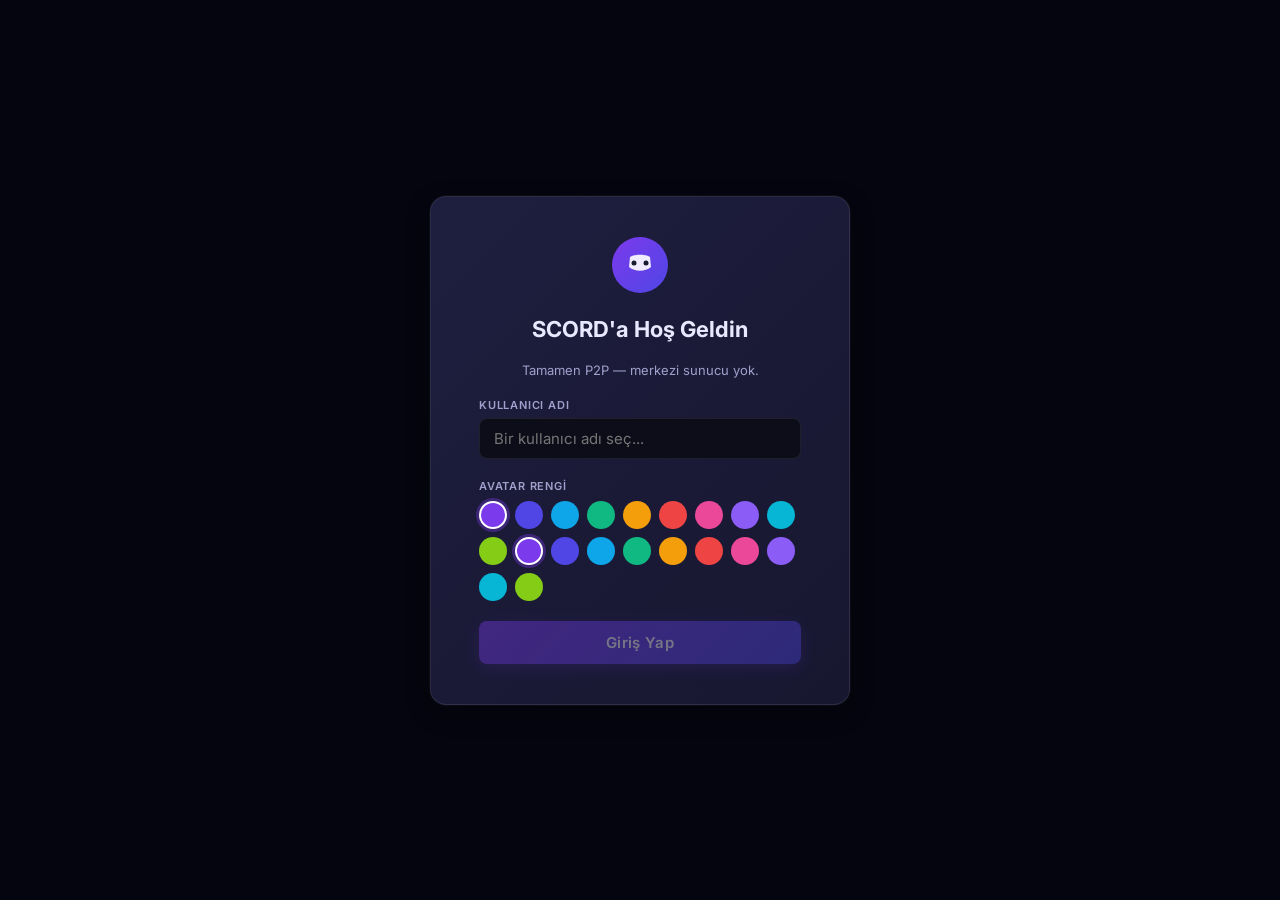
==== static/index.html @ c9a9488c "OG v3.6" ====
<!DOCTYPE html>
<html lang="tr">

<head>
  <meta charset="UTF-8" />
  <meta name="viewport" content="width=device-width, initial-scale=1.0" />
  <title>SCORD</title>
  <meta name="description" content="P2P Discord-like chat and voice app — no central server" />
  <link rel="preconnect" href="https://fonts.googleapis.com" />
  <link rel="preconnect" href="https://fonts.gstatic.com" crossorigin />
  <link href="https://fonts.googleapis.com/css2?family=Inter:wght@300;400;500;600;700&display=swap" rel="stylesheet" />
  <link rel="stylesheet" href="/static/style.css" />
  <script src="https://www.youtube.com/iframe_api"></script>
</head>

<body>
  <!-- Hidden YouTube Player Container for Music Bot -->
  <div id="yt-player"
    style="position: absolute; top: -9999px; left: -9999px; width: 1px; height: 1px; opacity: 0; pointer-events: none;">
  </div>

  <!-- ── Setup / Onboarding Overlay ─────────────────────────────────────────── -->
  <div id="setup-overlay" class="overlay active">
    <div class="setup-card">
      <div class="setup-logo">
        <svg width="56" height="56" viewBox="0 0 56 56" fill="none">
          <circle cx="28" cy="28" r="28" fill="url(#grad1)" />
          <path d="M18 20c4-3 16-3 20 0l1 10c-6 5-16 5-22 0l1-10z" fill="white" opacity=".9" />
          <circle cx="22" cy="26" r="2.5" fill="#1a1a2e" />
          <circle cx="34" cy="26" r="2.5" fill="#1a1a2e" />
          <defs>
            <linearGradient id="grad1" x1="0" y1="0" x2="56" y2="56" gradientUnits="userSpaceOnUse">
              <stop stop-color="#7c3aed" />
              <stop offset="1" stop-color="#4f46e5" />
            </linearGradient>
          </defs>
        </svg>
      </div>
      <h1 class="setup-title">SCORD'a Hoş Geldin</h1>
      <p class="setup-sub">Tamamen P2P — merkezi sunucu yok.</p>

      <div class="form-group">
        <label for="username-input">Kullanıcı Adı</label>
        <input id="username-input" type="text" placeholder="Bir kullanıcı adı seç..." maxlength="32"
          autocomplete="off" />
      </div>

      <div class="color-picker-row">
        <label>Avatar Rengi</label>
        <div class="color-swatches" id="color-swatches"></div>
      </div>

      <button id="enter-btn" class="btn-primary" disabled>Giriş Yap</button>
    </div>
  </div>

  <!-- ── Main App ────────────────────────────────────────────────────────────── -->
  <div id="app" class="app hidden">

    <!-- Server / DM Rail -->
    <nav class="server-rail" id="server-rail">
      <button class="rail-icon home-btn active" id="home-btn" title="Ana Sayfa">
        <svg width="20" height="20" viewBox="0 0 24 24" fill="currentColor">
          <path d="M10 20v-6h4v6h5v-8h3L12 3 2 12h3v8z" />
        </svg>
      </button>
      <div class="rail-divider"></div>
      <div id="server-icons"></div>
      <button class="rail-icon add-server-btn" id="add-server-btn" title="Sunucu Ekle / Oluştur">
        <svg width="22" height="22" viewBox="0 0 24 24" fill="currentColor">
          <path d="M19 11h-6V5h-2v6H5v2h6v6h2v-6h6z" />
        </svg>
      </button>
      <button class="rail-icon discover-btn" id="discover-btn" title="Sunucu Keşfet">
        <svg width="20" height="20" viewBox="0 0 24 24" fill="currentColor">
          <path d="M12 2C6.48 2 2 6.48 2 12s4.48 10 10 10 10-4.48 10-10S17.52 2 12 2zm-1 14H9V8h2v8zm4 0h-2V8h2v8z" />
          <path
            d="M12 2C6.48 2 2 6.48 2 12s4.48 10 10 10 10-4.48 10-10S17.52 2 12 2zm0 18c-4.41 0-8-3.59-8-8s3.59-8 8-8 8 3.59 8 8-3.59 8-8 8zm-1-13h2v6h-2zm0 8h2v2h-2z" />
        </svg>
      </button>
    </nav>

    <!-- Channel Sidebar -->
    <aside class="channel-sidebar" id="channel-sidebar">
      <div class="sidebar-header" id="sidebar-header">
        <span id="sidebar-server-name">SCORD</span>
        <button class="sidebar-header-btn" id="server-settings-btn">
          <svg width="16" height="16" viewBox="0 0 24 24" fill="currentColor">
            <path
              d="M19.14 12.94c.04-.3.06-.61.06-.94 0-.32-.02-.64-.07-.94l2.03-1.58a.49.49 0 0 0 .12-.61l-1.92-3.32a.488.488 0 0 0-.59-.22l-2.39.96a7.01 7.01 0 0 0-1.62-.94l-.36-2.54a.484.484 0 0 0-.48-.41h-3.84c-.24 0-.43.17-.47.41l-.36 2.54c-.59.24-1.13.57-1.62.94l-2.39-.96a.477.477 0 0 0-.59.22L2.74 8.87a.49.49 0 0 0 .12.61l2.03 1.58c-.05.3-.09.63-.09.94s.02.64.07.94l-2.03 1.58a.49.49 0 0 0-.12.61l1.92 3.32c.12.22.37.29.59.22l2.39-.96c.5.38 1.03.7 1.62.94l.36 2.54c.05.24.24.41.48.41h3.84c.24 0 .44-.17.47-.41l.36-2.54c.59-.24 1.13-.56 1.62-.94l2.39.96c.22.08.47 0 .59-.22l1.92-3.32a.49.49 0 0 0-.12-.61l-2.01-1.58zM12 15.6c-1.98 0-3.6-1.62-3.6-3.6s1.62-3.6 3.6-3.6 3.6 1.62 3.6 3.6-1.62 3.6-3.6 3.6z" />
          </svg>
        </button>
      </div>

      <div class="channel-list" id="channel-list">
        <!-- Populated by JS -->
      </div>

      <!-- User Profile Bar -->
      <div class="user-bar">
        <div class="vsb-stream-grid" id="voice-streams"></div>
        <div id="local-screen-preview" class="local-preview hidden">
          <video id="self-share-video" autoplay muted playsinline></video>
          <span id="local-preview-label">Kendi Ekranın</span>
        </div>
        <div class="vsb-controls">
          <span class="user-bar-name" id="user-bar-name">Loading...</span>
          <span class="user-bar-status">● Online</span>
        </div>
        <div class="user-bar-controls">
          <button class="user-ctrl-btn" id="mic-toggle-btn" title="Mikrofon">
            <svg id="mic-icon" width="18" height="18" viewBox="0 0 24 24" fill="currentColor">
              <path
                d="M12 14c1.66 0 3-1.34 3-3V5c0-1.66-1.34-3-3-3S9 3.34 9 5v6c0 1.66 1.34 3 3 3zm5.91-3c-.49 0-.9.36-.98.85C16.52 14.2 14.47 16 12 16s-4.52-1.8-4.93-4.15a.998.998 0 0 0-.98-.85c-.61 0-1.09.54-1 1.14.49 3 2.89 5.35 5.91 5.78V20c0 .55.45 1 1 1s1-.45 1-1v-2.08a6.994 6.994 0 0 0 5.91-5.78c.1-.6-.39-1.14-1-1.14z" />
            </svg>
          </button>
          <button class="user-ctrl-btn" id="deafen-toggle-btn" title="Kulaklık">
            <svg width="18" height="18" viewBox="0 0 24 24" fill="currentColor">
              <path
                d="M12 3a9 9 0 0 0-9 9v7c0 1.1.9 2 2 2h4v-8H5v-1c0-3.87 3.13-7 7-7s7 3.13 7 7v1h-4v8h4c1.1 0 2-.9 2-2v-7a9 9 0 0 0-9-9z" />
            </svg>
          </button>
          <button class="user-ctrl-btn" id="settings-btn" title="Ayarlar">
            <svg width="18" height="18" viewBox="0 0 24 24" fill="currentColor">
              <path
                d="M19.14 12.94c.04-.3.06-.61.06-.94 0-.32-.02-.64-.07-.94l2.03-1.58a.49.49 0 0 0 .12-.61l-1.92-3.32a.488.488 0 0 0-.59-.22l-2.39.96a7.01 7.01 0 0 0-1.62-.94l-.36-2.54a.484.484 0 0 0-.48-.41h-3.84c-.24 0-.43.17-.47.41l-.36 2.54c-.59.24-1.13.57-1.62.94l-2.39-.96a.477.477 0 0 0-.59.22L2.74 8.87a.49.49 0 0 0 .12.61l2.03 1.58c-.05.3-.09.63-.09.94s.02.64.07.94l-2.03 1.58a.49.49 0 0 0-.12.61l1.92 3.32c.12.22.37.29.59.22l2.39-.96c.5.38 1.03.7 1.62.94l.36 2.54c.05.24.24.41.48.41h3.84c.24 0 .44-.17.47-.41l.36-2.54c.59-.24 1.13-.56 1.62-.94l2.39.96c.22.08.47 0 .59-.22l1.92-3.32a.49.49 0 0 0-.12-.61l-2.01-1.58zM12 15.6c-1.98 0-3.6-1.62-3.6-3.6s1.62-3.6 3.6-3.6 3.6 1.62 3.6 3.6-1.62 3.6-3.6 3.6z" />
            </svg>
          </button>
        </div>
      </div>
    </aside>

    <!-- Main Content -->
    <main class="main-content" id="main-content">

      <!-- Welcome / Home screen -->
      <div id="home-view" class="home-view">
        <div class="home-hero">
          <svg width="80" height="80" viewBox="0 0 56 56" fill="none">
            <circle cx="28" cy="28" r="28" fill="url(#grad2)" />
            <path d="M18 20c4-3 16-3 20 0l1 10c-6 5-16 5-22 0l1-10z" fill="white" opacity=".9" />
            <circle cx="22" cy="26" r="2.5" fill="#1a1a2e" />
            <circle cx="34" cy="26" r="2.5" fill="#1a1a2e" />
            <defs>
              <linearGradient id="grad2" x1="0" y1="0" x2="56" y2="56">
                <stop stop-color="#7c3aed" />
                <stop offset="1" stop-color="#4f46e5" />
              </linearGradient>
            </defs>
          </svg>
          <h2>SCORD'a hoş geldin!</h2>
          <p>Tamamen P2P, merkezi sunucu yok. Ses ve metin sohbeti, kendi internetin üzerinden.</p>
          <div class="hero-actions">
            <button class="hero-btn primary" id="create-server-hero-btn">
              <span class="icon">➕</span>
              Bir Sunucu Oluştur
            </button>
            <button class="hero-btn" id="join-server-hero-btn">
              <span class="icon">🔗</span>
              Bir Sunucuya Katıl
            </button>
            <div class="hero-join-code">
              <input type="text" id="join-invite-input" placeholder="Davet Kodu (Örn: ABCDEF)">
              <button class="hero-btn tiny" id="join-by-code-btn">Katıl</button>
            </div>
          </div>
          <div class="discover-section" id="discover-section">
            <h3>Aktif Sunucular</h3>
            <div id="room-list-home" class="room-grid"></div>
          </div>
        </div>
      </div>

      <!-- Chat View -->
      <div id="chat-view" class="chat-view hidden">
        <div class="chat-header">
          <div class="header-left">
            <!-- V17: Mobile Sidebar Toggle -->
            <button id="mobile-menu-btn" class="mobile-only-btn" title="Menüyü Aç">
              <svg width="24" height="24" viewBox="0 0 24 24" fill="currentColor">
                <path d="M3 18h18v-2H3v2zm0-5h18v-2H3v2zm0-7v2h18V6H3z" />
              </svg>
            </button>
            <span class="channel-hash">#</span>
            <h3 id="active-channel-name">genel</h3>
            <div id="channel-stats" class="channel-stats"></div>
          </div>
          <div class="header-right">
            <span class="channel-type-icon">
              <svg width="16" height="16" viewBox="0 0 24 24" fill="currentColor">
                <path d="M20 2H4c-1.1 0-2 .9-2 2v18l4-4h14c1.1 0 2-.9 2-2V4c0-1.1-.9-2-2-2z" />
              </svg>
            </span>
            <span id="chat-channel-name">genel</span>
          </div>
          <div class="chat-header-right">
            <span id="peer-count-badge" class="peer-badge">0 kişi</span>
            <button class="header-btn" id="pins-toggle-btn" title="Sabitlenmiş Mesajlar">
              <svg width="18" height="18" viewBox="0 0 24 24" fill="currentColor">
                <path
                  d="M16 9V4l1 0c.55 0 1-.45 1-1s-.45-1-1-1H7c-.55 0-1 .45-1 1s.45 1 1 1l1 0v5c0 1.66-1.34 3-3 3v2h5.97v7l1 1 1-1v-7H19v-2c-1.66 0-3-1.34-3-3z" />
              </svg>
            </button>
            <button class="header-btn" id="members-toggle-btn" title="Üyeler">
              <svg width="18" height="18" viewBox="0 0 24 24" fill="currentColor">
                <path
                  d="M16 11c1.66 0 2.99-1.34 2.99-3S17.66 5 16 5c-1.66 0-3 1.34-3 3s1.34 3 3 3zm-8 0c1.66 0 2.99-1.34 2.99-3S9.66 5 8 5C6.34 5 5 6.34 5 8s1.34 3 3 3zm0 2c-2.33 0-7 1.17-7 3.5V19h14v-2.5c0-2.33-4.67-3.5-7-3.5zM16 13c-.29 0-.62.02-.97.05 1.16.84 1.97 1.97 1.97 3.45V19h6v-2.5c0-2.33-4.67-3.5-7-3.5z" />
              </svg>
            </button>
          </div>
        </div>

        <div class="chat-body">
          <div class="messages-area" id="messages-area">
            <div class="messages-welcome">
              <div class="messages-welcome-icon">💬</div>
              <h3>Kanalın başlangıcı!</h3>
              <p>Bu P2P kanalın ilk mesajı olmak için hazır mısın?</p>
            </div>
          </div>

          <!-- Members panel -->
          <aside class="members-panel" id="members-panel">
            <h4>Üyeler — <span id="member-count">0</span></h4>
            <div id="members-list"></div>
          </aside>
        </div>

        <div class="chat-input-area">
          <div class="chat-input-wrapper">
            <div id="gif-search-popover" class="gif-popover hidden">
              <input type="text" id="gif-input" placeholder="GIF Ara...">
              <div id="gif-results" class="gif-results"></div>
            </div>
            <button class="input-action-btn" id="gif-btn" title="GIF Gönder">GIF</button>
            <button class="input-action-btn" id="emoji-btn">😀</button>
            <textarea id="chat-input" placeholder="#genel kanalına mesaj gönder" rows="1"></textarea>
            <button class="input-action-btn" id="translate-toggle-btn" title="Yazarken Çevir">🌐</button>
            <button class="input-action-btn" id="chat-attach-btn">📎</button>
            <input type="file" id="chat-file-upload" class="hidden" accept="image/*, .txt, .pdf, .zip, .rar" />
            <button class="input-send-btn" id="send-btn" title="Gönder">
              <svg width="18" height="18" viewBox="0 0 24 24" fill="currentColor">
                <path d="M2.01 21L23 12 2.01 3 2 10l15 2-15 2z" />
              </svg>
            </button>
          </div>
        </div>
      </div>

      <!-- Voice Channel View -->
      <div id="voice-view" class="voice-view hidden">
    <div class="voice-header">
      <span class="channel-type-icon voice">🔊</span>
      <span id="voice-channel-name">Sesli Sohbet</span>
      <span id="voice-participant-count" class="voice-count">0 kişi</span>
    </div>
    <div class="voice-participants" id="voice-participants">
      <p class="voice-empty">Sesli kanala katılmak için aşağıdaki butona tıkla.</p>
    </div>
    <div class="voice-controls">
      <button class="voice-ctrl-btn" id="voice-join-btn">
        <svg width="20" height="20" viewBox="0 0 24 24" fill="currentColor">
          <path
            d="M12 14c1.66 0 3-1.34 3-3V5c0-1.66-1.34-3-3-3S9 3.34 9 5v6c0 1.66 1.34 3 3 3zm5.91-3c-.49 0-.9.36-.98.85C16.52 14.2 14.47 16 12 16s-4.52-1.8-4.93-4.15a.998.998 0 0 0-.98-.85c-.61 0-1.09.54-1 1.14.49 3 2.89 5.35 5.91 5.78V20c0 .55.45 1 1 1s1-.45 1-1v-2.08a6.994 6.994 0 0 0 5.91-5.78c.1-.6-.39-1.14-1-1.14z" />
        </svg>
        Kanala Katıl
      </button>
      <button class="voice-ctrl-btn danger hidden" id="voice-leave-btn">
        <svg width="20" height="20" viewBox="0 0 24 24" fill="currentColor">
          <path
            d="M12 9c-1.6 0-3.15.25-4.6.72v3.1c0 .39-.23.74-.56.9-.98.49-1.87 1.12-2.66 1.85-.18.18-.43.28-.7.28-.28 0-.53-.11-.71-.29L.29 13.08a.956.956 0 0 1-.29-.7c0-.28.11-.53.29-.71C3.34 8.78 7.46 7 12 7s8.66 1.78 11.71 4.67c.18.18.29.43.29.71 0 .28-.11.53-.29.71l-2.48 2.48c-.18.18-.43.29-.71.29-.27 0-.52-.1-.7-.28a11.27 11.27 0 0 0-2.67-1.85.996.996 0 0 1-.56-.9v-3.1C15.15 9.25 13.6 9 12 9z" />
        </svg>
        Ayrıl
      </button>
      <button class="voice-ctrl-btn hidden" id="voice-screen-btn" style="background: rgba(255,255,255,0.1);">
        <svg width="20" height="20" viewBox="0 0 24 24" fill="currentColor">
          <path
            d="M21 3H3C1.9 3 1 3.9 1 5v12c0 1.1.9 2 2 2h5v2h8v-2h5c1.1 0 1.99-.9 1.99-2L23 5c0-1.1-.9-2-2-2zm0 14H3V5h18v12z" />
        </svg>
        Ekran Paylaş
      </button>
      <button class="voice-ctrl-btn hidden" id="voice-camera-btn" style="background: rgba(255,255,255,0.1);">
        <svg width="20" height="20" viewBox="0 0 24 24" fill="currentColor">
          <path
            d="M15 8v8H5V8h10m1-2H4c-.55 0-1 .45-1 1v10c0 .55.45 1 1 1h12c.55 0 1-.45 1-1v-3.5l4 4v-11l-4 4V7c0-.55-.45-1-1-1z" />
        </svg>
        Kamera Aç
      </button>
    </div>

    <!-- Members panel for voice view -->
    <aside class="members-panel" id="voice-members-panel">
      <h4>Üyeler — <span id="voice-member-count">0</span></h4>
      <div id="voice-members-list"></div>
    </aside>
      </div>

    </main>
  </div>

  <!-- ── Modals ───────────────────────────────────────────────────────────────── -->
  <div id="modal-backdrop" class="modal-backdrop hidden">
    <div class="modal" id="modal">
      <div class="modal-header">
        <h3 id="modal-title">Modal</h3>
        <button class="modal-close" id="modal-close">✕</button>
      </div>
      <div class="modal-body" id="modal-body"></div>
      <div class="modal-footer" id="modal-footer"></div>
    </div>
  </div>

  <!-- ── Voice status bar (fixed bottom) ────────────────────────────────────── -->
  <div id="voice-status-bar" class="voice-status-bar hidden">
    <div class="vsb-left">
      <span class="vsb-dot"></span>
      <span id="vsb-channel-name">Sesli Kanal</span>
    </div>
    <div class="vsb-right">
      <button class="vsb-btn" id="vsb-disconnect-btn">
        <svg width="16" height="16" viewBox="0 0 24 24" fill="currentColor">
          <path
            d="M12 9c-1.6 0-3.15.25-4.6.72v3.1c0 .39-.23.74-.56.9-.98.49-1.87 1.12-2.66 1.85-.18.18-.43.28-.7.28-.28 0-.53-.11-.71-.29L.29 13.08a.956.956 0 0 1-.29-.7c0-.28.11-.53.29-.71C3.34 8.78 7.46 7 12 7s8.66 1.78 11.71 4.67c.18.18.29.43.29.71 0 .28-.11.53-.29.71l-2.48 2.48c-.18.18-.43.29-.71.29-.27 0-.52-.1-.7-.28a11.27 11.27 0 0 0-2.67-1.85.996.996 0 0 1-.56-.9v-3.1C15.15 9.25 13.6 9 12 9z" />
        </svg>
      </button>
    </div>
  </div>

  <!-- ── DM Popup Overlay ─────────────────────────────────────────────────── -->
  <div id="dm-overlay" class="dm-overlay hidden">
    <div class="dm-header">
      <div class="dm-header-title">
        <span class="dm-status-dot"></span>
        <span id="dm-target-name">@User</span>
      </div>
      <button class="dm-close-btn" id="dm-close-btn">✕</button>
    </div>
    <div class="dm-body" id="dm-messages-area"></div>
    <div class="dm-input-area">
      <input type="text" id="dm-input" placeholder="Mesaj Gönder..." maxlength="1000" autocomplete="off" />
    </div>
  </div>

  <!-- Notification toast container -->
  <div id="toast-container"></div>

  <!-- Mobile Navigation Mask -->
  <div id="mobile-nav-mask" class="mobile-mask hidden"></div>

  <script src="/static/p2p.js"></script>
  <script src="/static/app.js"></script>
</body>

</html>
---- static/style.css ----
/* ═══════════════════════════════════════════════════
   Shercord — Modern Dark UI Design System
   ═══════════════════════════════════════════════════ */

/* ── Google Fonts already loaded via HTML ── */

*,
*::before,
*::after {
  box-sizing: border-box;
  margin: 0;
  padding: 0;
}

:root {
  /* Color palette */
  --bg-void: #060610;
  --bg-deep: #0d0d1a;
  --bg-base: #111122;
  --bg-mid: #171730;
  --bg-elevated: #1e1e3f;
  --bg-highlight: #252550;
  --bg-hover: #2a2a5a;
  --bg-active: #313170;

  /* Accent */
  --accent: #7c3aed;
  --accent-light: #9d5cf5;
  --accent-glow: rgba(124, 58, 237, 0.35);
  --accent-2: #4f46e5;

  /* Semantic */
  --green: #22c55e;
  --red: #ef4444;
  --yellow: #eab308;
  --blue: #3b82f6;

  /* Text */
  --text-primary: #e8e8ff;
  --text-secondary: #a0a0cc;
  --text-muted: #5a5a8a;
  --text-disabled: #3a3a60;

  /* Border / divider */
  --border: rgba(255, 255, 255, 0.04);
  --border-strong: rgba(255, 255, 255, 0.08);

  /* Layout */
  --rail-width: 72px;
  --sidebar-width: 240px;
  --members-width: 240px;

  /* Radius */
  --r-sm: 4px;
  --r-md: 8px;
  --r-lg: 12px;
  --r-xl: 16px;
  --r-full: 50%;

  /* Shadow */
  --shadow-sm: 0 2px 4px rgba(0, 0, 0, 0.1);
  --shadow-md: 0 4px 12px rgba(0, 0, 0, 0.2);
  --shadow-lg: 0 8px 24px rgba(0, 0, 0, 0.3);

  /* Transitions */
  --t-fast: 120ms ease;
  --t-base: 200ms ease;
  --t-slow: 350ms ease;

  font-family: 'Inter', system-ui, sans-serif;
  font-size: 14px;
  color: var(--text-primary);
  background: var(--bg-void);
}

/* ── Themes ────────────────────────────────────────────────── */
[data-theme="emerald"] {
  --accent: #10b981;
  --accent-hover: #059669;
  --accent-light: #6ee7b7;
  --accent-gradient: linear-gradient(135deg, #10b981, #3b82f6);
}

[data-theme="ruby"] {
  --accent: #e11d48;
  --accent-hover: #be123c;
  --accent-light: #fda4af;
  --accent-gradient: linear-gradient(135deg, #e11d48, #fb923c);
}

[data-theme="gold"] {
  --accent: #f59e0b;
  --accent-hover: #d97706;
  --accent-light: #fcd34d;
  --accent-gradient: linear-gradient(135deg, #f59e0b, #ec4899);
}

.theme-neon {
  --bg-void: #020202;
  --bg-deep: #050505;
  --bg-base: #0a0a0a;
  --bg-mid: #101010;
  --bg-elevated: #161616;
  --bg-highlight: #222222;
  --bg-hover: #333333;
  --bg-active: #11aa33;
  --accent: #22ff66;
  --accent-light: #55ff88;
  --accent-glow: rgba(34, 255, 102, 0.3);
  --accent-2: #ff22aa;
  --text-primary: #f0f0f0;
  --text-secondary: #00ff66;
}

.theme-discord {
  --bg-void: #1e1f22;
  --bg-deep: #2b2d31;
  --bg-base: #313338;
  --bg-mid: #383a40;
  --bg-elevated: #404249;
  --bg-highlight: #464850;
  --bg-hover: #4e5058;
  --bg-active: #5865f2;
  --accent: #5865f2;
  --accent-light: #7289da;
  --accent-glow: rgba(88, 101, 242, 0.3);
  --accent-2: #eb459e;
  --text-primary: #dbdee1;
  --text-secondary: #b5bac1;
}

html,
body {
  height: 100%;
  overflow: hidden;
}

/* ── Scrollbar ─────────────────────────────────────────────── */
::-webkit-scrollbar {
  width: 4px;
  height: 4px;
}

::-webkit-scrollbar-track {
  background: transparent;
}

::-webkit-scrollbar-thumb {
  background: var(--bg-hover);
  border-radius: var(--r-full);
}

::-webkit-scrollbar-thumb:hover {
  background: var(--accent);
}

/* ── Utility ─────────────────────────────────────────────────── */
.hidden {
  display: none !important;
}

.active {
  color: var(--accent-light) !important;
}

/* ══════════════════════════════════════════════════════════════
   SETUP OVERLAY
══════════════════════════════════════════════════════════════ */
.overlay {
  position: fixed;
  inset: 0;
  z-index: 1000;
  display: flex;
  align-items: center;
  justify-content: center;
  background: rgba(6, 6, 16, 0.92);
  backdrop-filter: blur(24px);
  opacity: 0;
  pointer-events: none;
  transition: opacity var(--t-slow);
}

.overlay.active {
  opacity: 1;
  pointer-events: all;
}

.setup-card {
  background: linear-gradient(135deg, var(--bg-elevated) 0%, var(--bg-mid) 100%);
  border: 1px solid var(--border-strong);
  border-radius: var(--r-xl);
  padding: 40px 48px;
  width: 420px;
  max-width: 95vw;
  box-shadow: var(--shadow-lg), 0 0 0 1px var(--border);
  display: flex;
  flex-direction: column;
  align-items: center;
  gap: 20px;
  animation: slideUp var(--t-slow) ease both;
}

@keyframes slideUp {
  from {
    transform: translateY(24px);
    opacity: 0;
  }

  to {
    transform: translateY(0);
    opacity: 1;
  }
}

.setup-logo {
  animation: pulse 3s ease-in-out infinite;
}

@keyframes pulse {

  0%,
  100% {
    filter: drop-shadow(0 0 12px var(--accent-glow));
  }

  50% {
    filter: drop-shadow(0 0 24px rgba(124, 58, 237, 0.6));
  }
}

.setup-title {
  font-size: 22px;
  font-weight: 700;
  color: var(--text-primary);
}

.setup-sub {
  font-size: 13px;
  color: var(--text-secondary);
  text-align: center;
}

.form-group {
  width: 100%;
  display: flex;
  flex-direction: column;
  gap: 6px;
}

.form-group label {
  font-size: 11px;
  font-weight: 600;
  text-transform: uppercase;
  letter-spacing: .8px;
  color: var(--text-secondary);
}

.form-group input {
  width: 100%;
  background: var(--bg-deep);
  border: 1px solid var(--border-strong);
  border-radius: var(--r-md);
  padding: 10px 14px;
  color: var(--text-primary);
  font-family: inherit;
  font-size: 15px;
  transition: border-color var(--t-base), box-shadow var(--t-base);
  outline: none;
}

.form-group input:focus {
  border-color: var(--accent);
  box-shadow: 0 0 0 3px var(--accent-glow);
}

.color-picker-row {
  width: 100%;
  display: flex;
  flex-direction: column;
  gap: 8px;
}

.color-picker-row label {
  font-size: 11px;
  font-weight: 600;
  text-transform: uppercase;
  letter-spacing: .8px;
  color: var(--text-secondary);
}

.color-swatches {
  display: flex;
  gap: 8px;
  flex-wrap: wrap;
}

.color-swatch {
  width: 28px;
  height: 28px;
  border-radius: var(--r-full);
  cursor: pointer;
  transition: transform var(--t-fast), box-shadow var(--t-fast);
  border: 2px solid transparent;
}

.color-swatch:hover {
  transform: scale(1.15);
}

.color-swatch.selected {
  border-color: white;
  box-shadow: 0 0 0 3px var(--accent-glow);
}

/* ── Buttons ─────────────────────────────────────────────────── */
.btn-primary {
  width: 100%;
  padding: 12px;
  background: linear-gradient(135deg, var(--accent), var(--accent-2));
  border: none;
  border-radius: var(--r-md);
  color: white;
  font-family: inherit;
  font-size: 15px;
  font-weight: 600;
  cursor: pointer;
  letter-spacing: .3px;
  transition: opacity var(--t-fast), transform var(--t-fast), box-shadow var(--t-fast);
  box-shadow: 0 4px 16px var(--accent-glow);
}

.btn-primary:hover:not(:disabled) {
  opacity: .9;
  transform: translateY(-1px);
  box-shadow: 0 6px 24px var(--accent-glow);
}

.btn-primary:active:not(:disabled) {
  transform: translateY(0);
}

.btn-primary:disabled {
  opacity: .4;
  cursor: not-allowed;
}

.btn-primary.large {
  font-size: 16px;
  padding: 14px;
}

.btn-secondary {
  padding: 12px 20px;
  background: var(--bg-highlight);
  border: 1px solid var(--border-strong);
  border-radius: var(--r-md);
  color: var(--text-primary);
  font-family: inherit;
  font-size: 15px;
  font-weight: 600;
  cursor: pointer;
  transition: background var(--t-fast), transform var(--t-fast);
}

.btn-secondary:hover {
  background: var(--bg-hover);
  transform: translateY(-1px);
}

.btn-secondary.large {
  font-size: 16px;
  padding: 14px 24px;
}

/* ══════════════════════════════════════════════════════════════
   APP LAYOUT
══════════════════════════════════════════════════════════════ */
.app {
  display: grid;
  grid-template-columns: var(--rail-width) var(--sidebar-width) 1fr;
  height: 100vh;
  overflow: hidden;
}

/* ── Server Rail ──────────────────────────────────────────────── */
.server-rail {
  background: var(--bg-void);
  display: flex;
  flex-direction: column;
  align-items: center;
  padding: 12px 0;
  gap: 8px;
  overflow-y: auto;
  overflow-x: hidden;
  border-right: 1px solid var(--border);
}

.rail-icon {
  width: 48px;
  height: 48px;
  border-radius: 50%;
  border: none;
  cursor: pointer;
  display: flex;
  align-items: center;
  justify-content: center;
  background: var(--bg-elevated);
  color: var(--text-secondary);
  transition: border-radius var(--t-base), background var(--t-base), color var(--t-base), transform var(--t-fast);
  flex-shrink: 0;
  position: relative;
  font-size: 18px;
  font-weight: 700;
  overflow: hidden;
}

.rail-icon::after {
  content: '';
  position: absolute;
  left: -4px;
  top: 50%;
  transform: translateY(-50%);
  width: 4px;
  height: 0;
  background: var(--accent-light);
  border-radius: 0 var(--r-sm) var(--r-sm) 0;
  transition: height var(--t-base);
}

.guild-icon:hover {
  transform: translateY(-2px);
  border-radius: var(--r-md);
}

.rail-icon:hover {
  border-radius: var(--r-lg);
  background: var(--accent);
  color: white;
}

.rail-icon:hover::after {
  height: 20px;
}

.rail-icon.active {
  border-radius: var(--r-lg);
  background: var(--accent);
  color: white;
}

.rail-icon.active::after {
  height: 36px;
}

.rail-icon.add-server-btn {
  background: var(--bg-elevated);
  color: var(--green);
}

.rail-icon.add-server-btn:hover {
  background: var(--green);
  color: white;
}

.rail-icon.discover-btn {
  background: var(--bg-elevated);
  color: var(--blue);
}

.rail-icon.discover-btn:hover {
  background: var(--blue);
  color: white;
}

.rail-divider {
  width: 32px;
  height: 2px;
  background: var(--border-strong);
  border-radius: var(--r-full);
  flex-shrink: 0;
}

.server-icon-img {
  width: 100%;
  height: 100%;
  object-fit: cover;
  border-radius: inherit;
}

.rail-guild-img {
  width: 100%;
  height: 100%;
  object-fit: cover;
  border-radius: 50%;
  pointer-events: none;
}

.rail-server-guild {
  box-shadow: 0 4px 14px rgba(0, 0, 0, 0.28);
}

.rail-server-guild:hover {
  animation: rail-bobble 0.55s ease-out;
}

.rail-server-guild.active {
  animation: rail-orbit-glow 2.5s ease-in-out infinite;
}

@keyframes rail-bobble {
  0% {
    transform: translateY(0) scale(1);
  }

  40% {
    transform: translateY(-3px) scale(1.04);
  }

  100% {
    transform: translateY(0) scale(1);
  }
}

@keyframes rail-orbit-glow {

  0%,
  100% {
    box-shadow: 0 0 0 0 rgba(124, 58, 237, 0.45), 0 4px 14px rgba(0, 0, 0, 0.25);
  }

  50% {
    box-shadow: 0 0 0 4px rgba(124, 58, 237, 0.25), 0 6px 22px rgba(79, 70, 229, 0.35);
  }
}

/* Online indicator pip */
.rail-icon .pip {
  position: absolute;
  bottom: 2px;
  right: 2px;
  width: 10px;
  height: 10px;
  border-radius: 50%;
  background: var(--green);
  border: 2px solid var(--bg-void);
}

/* ── Channel Sidebar ──────────────────────────────────────────── */
.channel-sidebar {
  background: var(--bg-deep);
  display: flex;
  flex-direction: column;
  border-right: 1px solid var(--border);
  overflow: hidden;
}

.sidebar-header {
  height: 52px;
  display: flex;
  align-items: center;
  justify-content: space-between;
  padding: 0 16px;
  border-bottom: 1px solid var(--border);
  background: var(--bg-deep);
  cursor: pointer;
  transition: background var(--t-fast);
  flex-shrink: 0;
}

.sidebar-header:hover {
  background: var(--bg-mid);
}

.sidebar-header span {
  font-weight: 700;
  font-size: 15px;
  color: var(--text-primary);
}

.sidebar-header-btn {
  background: none;
  border: none;
  color: var(--text-secondary);
  cursor: pointer;
  padding: 4px;
  border-radius: var(--r-sm);
  display: flex;
  align-items: center;
  transition: color var(--t-fast);
}

.sidebar-header-btn:hover {
  color: var(--text-primary);
}

.channel-list {
  flex: 1;
  overflow-y: auto;
  padding: 8px 0;
}

.channel-category {
  padding: 16px 8px 4px;
  display: flex;
  align-items: center;
  gap: 4px;
  color: var(--text-muted);
  font-size: 11px;
  font-weight: 700;
  text-transform: uppercase;
  letter-spacing: .8px;
  cursor: pointer;
  user-select: none;
  transition: color var(--t-fast);
}

.channel-category:hover {
  color: var(--text-secondary);
}

.channel-category svg {
  transition: transform var(--t-base);
}

.chat-input-wrapper {
  display: flex;
  align-items: center;
  gap: 12px;
  background: var(--bg-mid);
  padding: 10px 16px;
  border-radius: var(--r-lg);
  border: 1px solid var(--border);
  position: relative;
  /* Anchor for popovers */
  background-clip: padding-box;
}

.popover {
  position: absolute;
  background: rgba(var(--bg-deep-rgb), 0.95);
  backdrop-filter: blur(12px);
  border: 1px solid var(--border);
  border-radius: var(--r-lg);
  box-shadow: 0 8px 24px rgba(0, 0, 0, 0.3);
  padding: 8px;
  z-index: 1000;
}

.channel-item {
  display: flex;
  align-items: center;
  gap: 8px;
  padding: 6px 8px 6px 12px;
  margin: 1px 8px;
  border-radius: var(--r-md);
  cursor: pointer;
  color: var(--text-muted);
  transition: background var(--t-fast), color var(--t-fast);
  position: relative;
  user-select: none;
}

.channel-item:hover {
  background: var(--bg-highlight);
  color: var(--text-secondary);
}

.channel-item.active {
  background: var(--bg-active);
  color: var(--text-primary);
}

.channel-item .ch-icon {
  font-size: 14px;
  flex-shrink: 0;
  opacity: .7;
}

.channel-item .ch-name {
  flex: 1;
  font-size: 14px;
  font-weight: 500;
}

.channel-item .ch-badge {
  background: var(--accent);
  color: white;
  font-size: 10px;
  font-weight: 700;
  padding: 1px 5px;
  border-radius: var(--r-full);
  min-width: 16px;
  text-align: center;
}

/* Voice user under channel */
.voice-member {
  display: flex;
  align-items: center;
  gap: 8px;
  padding: 3px 8px 3px 36px;
  margin: 1px 8px;
  border-radius: var(--r-md);
  color: var(--text-muted);
  font-size: 13px;
  cursor: default;
}

.voice-member .vm-avatar {
  width: 20px;
  height: 20px;
  border-radius: 50%;
  display: flex;
  align-items: center;
  justify-content: center;
  font-size: 10px;
  font-weight: 700;
  flex-shrink: 0;
}

.voice-member .vm-icon {
  font-size: 12px;
  color: var(--green);
  margin-left: auto;
}

.voice-member .rail-item-icon {
  width: 100%;
  height: 100%;
  display: flex;
  align-items: center;
  justify-content: center;
  font-size: 18px;
  background-size: cover;
  background-position: center;
}

.rail-item-img {
  width: 100%;
  height: 100%;
  object-fit: cover;
}

.rail-item:hover .rail-item-inner {
  border-radius: 16px;
  background-color: var(--accent);
  color: white;
}

/* ── User Bar ────────────────────────────────────────────────── */
.user-bar {
  height: 56px;
  background: var(--bg-void);
  border-top: 1px solid var(--border);
  display: flex;
  align-items: center;
  gap: 8px;
  padding: 0 8px;
  flex-shrink: 0;
}

.user-bar-avatar {
  width: 32px;
  height: 32px;
  border-radius: 50%;
  display: flex;
  align-items: center;
  justify-content: center;
  font-size: 13px;
  font-weight: 700;
  cursor: pointer;
  flex-shrink: 0;
  transition: opacity var(--t-fast);
}

.user-bar-avatar:hover {
  opacity: .8;
}

.user-bar-info {
  flex: 1;
  min-width: 0;
}

.user-bar-name {
  display: block;
  font-size: 13px;
  font-weight: 600;
  color: var(--text-primary);
  overflow: hidden;
  text-overflow: ellipsis;
  white-space: nowrap;
}

.user-bar-status {
  font-size: 11px;
  color: var(--green);
}

.user-bar-controls {
  display: flex;
  gap: 2px;
}

.user-ctrl-btn {
  width: 32px;
  height: 32px;
  border-radius: var(--r-md);
  background: none;
  border: none;
  cursor: pointer;
  color: var(--text-secondary);
  display: flex;
  align-items: center;
  justify-content: center;
  transition: background var(--t-fast), color var(--t-fast);
}

.user-ctrl-btn:hover {
  background: var(--bg-highlight);
  color: var(--text-primary);
}

.user-ctrl-btn.muted {
  color: var(--red);
}

/* ── Main Content ─────────────────────────────────────────────── */
.main-content {
  display: flex;
  flex-direction: column;
  background: transparent;
  overflow: hidden;
  position: relative;
}

/* ── Home View ───────────────────────────────────────────────── */
.home-view {
  flex: 1;
  overflow-y: auto;
  display: flex;
  align-items: flex-start;
  justify-content: center;
  padding: 40px 24px;
}

.home-hero {
  max-width: 680px;
  width: 100%;
  display: flex;
  flex-direction: column;
  align-items: center;
  gap: 16px;
  text-align: center;
}

.home-hero h2 {
  font-size: 28px;
  font-weight: 800;
  color: var(--text-primary);
}

.home-hero p {
  color: var(--text-secondary);
  font-size: 15px;
  max-width: 480px;
  line-height: 1.6;
}

/* Hero Buttons */
.hero-btn {
  padding: 14px 28px;
  background: rgba(255, 255, 255, 0.05);
  border: 1px solid var(--border-strong);
  border-radius: var(--r-lg);
  color: white;
  font-weight: 600;
  cursor: pointer;
  transition: all var(--t-base);
  backdrop-filter: blur(8px);
  display: flex;
  align-items: center;
  justify-content: center;
  gap: 8px;
}

.hero-btn:hover {
  background: rgba(255, 255, 255, 0.1);
  border-color: var(--accent-light);
  transform: translateY(-2px);
  box-shadow: 0 8px 24px rgba(0, 0, 0, 0.2);
}

.hero-btn.primary {
  background: var(--accent);
  border-color: var(--accent-light);
  box-shadow: 0 4px 20px var(--accent-glow);
}

.hero-btn.primary:hover {
  background: var(--accent-light);
  box-shadow: 0 8px 32px var(--accent-glow);
}

.hero-btn.tiny {
  padding: 6px 12px;
  font-size: 12px;
  border-radius: var(--r-md);
}

.home-actions {
  display: flex;
  gap: 16px;
  margin-top: 24px;
}

.discover-section {
  width: 100%;
  margin-top: 24px;
  text-align: left;
}

.discover-section h3 {
  font-size: 13px;
  font-weight: 700;
  text-transform: uppercase;
  letter-spacing: .8px;
  color: var(--text-secondary);
  margin-bottom: 12px;
}

.room-grid {
  display: grid;
  grid-template-columns: repeat(auto-fill, minmax(240px, 1fr));
  gap: 16px;
  width: 100%;
}

.room-card {
  background: var(--bg-mid);
  border: 1px solid var(--border-strong);
  border-radius: var(--r-lg);
  padding: 16px;
  cursor: pointer;
  transition: all var(--t-base);
  display: flex;
  align-items: center;
  gap: 12px;
  text-align: left;
  position: relative;
  overflow: hidden;
}

.room-card:hover {
  background: var(--bg-elevated);
  border-color: var(--accent);
  transform: translateY(-2px);
  box-shadow: var(--shadow-lg), 0 0 20px var(--accent-glow);
}

.room-card-icon {
  width: 48px;
  height: 48px;
  border-radius: var(--r-md);
  display: flex;
  align-items: center;
  justify-content: center;
  font-size: 18px;
  font-weight: 700;
  color: white;
  flex-shrink: 0;
  background-size: cover;
  background-position: center;
}

.room-card-icon img {
  width: 100%;
  height: 100%;
  border-radius: inherit;
  object-fit: cover;
}

.room-card-info {
  flex: 1;
  min-width: 0;
}

.room-card-name {
  font-weight: 700;
  font-size: 15px;
  color: var(--text-primary);
  white-space: nowrap;
  overflow: hidden;
  text-overflow: ellipsis;
  margin-bottom: 2px;
}

.room-card-meta {
  font-size: 12px;
  color: var(--text-muted);
}

.room-card .btn-primary.tiny {
  padding: 6px 12px;
  font-size: 12px;
  width: auto;
  opacity: 0;
  transform: translateX(10px);
  transition: all var(--t-base);
}

.room-card:hover .btn-primary.tiny {
  opacity: 1;
  transform: translateX(0);
}

/* ── Chat View ───────────────────────────────────────────────── */
.chat-view {
  flex: 1;
  display: flex;
  flex-direction: column;
  overflow: hidden;
}

.chat-header {
  height: 52px;
  flex-shrink: 0;
  display: flex;
  align-items: center;
  justify-content: space-between;
  padding: 0 16px;
  border-bottom: 1px solid var(--border);
  background: rgba(17, 17, 34, 0.6);
  backdrop-filter: blur(12px);
}

.chat-header-left {
  display: flex;
  align-items: center;
  gap: 8px;
}

.channel-type-icon {
  color: var(--text-muted);
  display: flex;
}

#chat-channel-name {
  font-weight: 700;
  font-size: 15px;
}

.peer-badge {
  font-size: 12px;
  font-weight: 600;
  background: var(--bg-elevated);
  padding: 2px 10px;
  border-radius: var(--r-full);
  color: var(--text-secondary);
}

.chat-header-right {
  display: flex;
  align-items: center;
  gap: 4px;
}

.header-btn {
  width: 32px;
  height: 32px;
  border-radius: var(--r-md);
  background: none;
  border: none;
  cursor: pointer;
  color: var(--text-secondary);
  display: flex;
  align-items: center;
  justify-content: center;
  transition: background var(--t-fast), color var(--t-fast);
}

.header-btn:hover {
  background: var(--bg-highlight);
  color: var(--text-primary);
}

.chat-body {
  flex: 1;
  display: flex;
  overflow: hidden;
}

.messages-area {
  flex: 1;
  overflow-y: auto;
  padding: 16px 16px 0;
  display: flex;
  flex-direction: column;
  scroll-behavior: smooth;
}

.messages-welcome {
  margin: auto;
  text-align: center;
  padding: 40px 0;
  color: var(--text-muted);
}

.messages-welcome-icon {
  font-size: 56px;
  margin-bottom: 16px;
}

.messages-welcome h3 {
  font-size: 20px;
  font-weight: 700;
  color: var(--text-secondary);
  margin-bottom: 6px;
}

.messages-welcome p {
  font-size: 14px;
}

/* Message bubble */
.message {
  display: flex;
  gap: 12px;
  padding: 4px 0;
  transition: background var(--t-fast);
  border-radius: var(--r-md);
  animation: fadeIn .2s ease both;
}

.message:hover {
  background: var(--bg-mid);
}

@keyframes fadeIn {
  from {
    opacity: 0;
    transform: translateY(4px);
  }

  to {
    opacity: 1;
    transform: translateY(0);
  }
}

.message.grouped {
  padding-top: 1px;
}

.message.grouped .msg-avatar {
  visibility: hidden;
}

.message.grouped .msg-header {
  display: none;
}

.msg-avatar {
  width: 36px;
  height: 36px;
  border-radius: 50%;
  flex-shrink: 0;
  display: flex;
  align-items: center;
  justify-content: center;
  font-size: 14px;
  font-weight: 700;
  margin-top: 2px;
}

.msg-content {
  flex: 1;
  min-width: 0;
}

.msg-header {
  display: flex;
  align-items: baseline;
  gap: 8px;
  margin-bottom: 2px;
}

.msg-author {
  font-weight: 700;
  font-size: 14px;
  color: var(--text-primary);
}

.msg-author.is-you {
  color: var(--accent-light);
}

.msg-time {
  font-size: 11px;
  color: var(--text-muted);
}

.msg-text {
  font-size: 14px;
  color: var(--text-secondary);
  line-height: 1.55;
  word-break: break-word;
  white-space: pre-wrap;
}

.msg-text code {
  background: var(--bg-void);
  padding: 1px 5px;
  border-radius: var(--r-sm);
  font-family: monospace;
  font-size: 13px;
}

/* System message */
.system-message {
  text-align: center;
  font-size: 12px;
  color: var(--text-muted);
  padding: 8px 0;
  animation: fadeIn .3s ease both;
}

/* ── Chat Embeds ─────────────────────────────────────────────── */
.chat-link {
  color: var(--accent-light);
  text-decoration: none;
}

.chat-link:hover {
  text-decoration: underline;
}

.chat-embed-img {
  display: block;
  max-width: 400px;
  max-height: 300px;
  border-radius: var(--r-md);
  margin-top: 8px;
  border: 1px solid var(--border-strong);
  cursor: zoom-in;
}

.chat-embed-video {
  margin-top: 8px;
  border-radius: var(--r-md);
  overflow: hidden;
  width: 480px;
  max-width: 100%;
  aspect-ratio: 16 / 9;
  border: 1px solid var(--border-strong);
}

.chat-embed-video iframe {
  width: 100%;
  height: 100%;
}

/* ── Pinned Message Styles ───────────────────────────────────── */
.message.pinned {
  background: rgba(234, 179, 8, 0.05);
  border-left: 2px solid var(--yellow);
}

.pin-badge {
  position: absolute;
  top: 8px;
  right: 12px;
  font-size: 12px;
  opacity: .7;
}

.pins-modal-item {
  padding: 12px;
  border-bottom: 1px solid var(--border);
  background: var(--bg-deep);
  border-radius: var(--r-md);
  margin-bottom: 8px;
}

/* ── Translation Toggle State ────────────────────────────────── */
.input-translate-btn.active {
  background: var(--accent);
  color: white;
  border-radius: var(--r-md);
}

/* ── Members Panel ──────────────────────────────────────────── */
.members-panel {
  width: var(--members-width);
  background: rgba(13, 13, 26, 0.6);
  backdrop-filter: blur(12px);
  border-left: 1px solid var(--border);
  padding: 16px 10px;
  overflow-y: auto;
  flex-shrink: 0;
  transition: width var(--t-base);
}

.members-panel.collapsed {
  width: 0;
  padding: 0;
  overflow: hidden;
}

.members-panel h4 {
  font-size: 11px;
  font-weight: 700;
  text-transform: uppercase;
  letter-spacing: .8px;
  color: var(--text-muted);
  margin-bottom: 8px;
  white-space: nowrap;
}

#voice-members-panel {
  position: absolute;
  right: 24px;
  top: 100px;
  width: 200px;
  background: rgba(13, 13, 26, 0.9);
  backdrop-filter: blur(12px);
  border: 1px solid var(--border);
  border-radius: var(--r-lg);
  padding: 16px 10px;
  max-height: 400px;
  overflow-y: auto;
  z-index: 10;
}

.member-item {
  display: flex;
  align-items: center;
  gap: 8px;
  padding: 6px 8px;
  border-radius: var(--r-md);
  cursor: pointer;
  transition: background var(--t-fast);
  animation: fadeIn .2s ease both;
}

.member-item:hover {
  background: var(--bg-highlight);
}

.member-avatar {
  width: 30px;
  height: 30px;
  border-radius: 50%;
  display: flex;
  align-items: center;
  justify-content: center;
  font-size: 12px;
  font-weight: 700;
  flex-shrink: 0;
  position: relative;
}

.member-avatar .status-dot {
  position: absolute;
  bottom: -1px;
  right: -1px;
  width: 10px;
  height: 10px;
  border-radius: 50%;
  background: var(--green);
  border: 2px solid var(--bg-deep);
}

.member-name {
  font-size: 13px;
  font-weight: 500;
  color: var(--text-secondary);
}

.member-you-tag {
  font-size: 10px;
  color: var(--accent-light);
  background: var(--accent-glow);
  padding: 1px 5px;
  border-radius: var(--r-full);
  margin-left: auto;
}

/* ── Chat Input ──────────────────────────────────────────────── */
.chat-input-area {
  padding: 12px 16px;
  display: flex;
  align-items: center;
  gap: 8px;
  flex-shrink: 0;
  background: rgba(17, 17, 34, 0.4);
  backdrop-filter: blur(12px);
  border-top: 1px solid var(--border);
}

.input-attach-btn,
.input-emoji-btn {
  width: 36px;
  height: 36px;
  flex-shrink: 0;
  border: none;
  background: none;
  cursor: pointer;
  color: var(--text-muted);
  border-radius: var(--r-md);
  display: flex;
  align-items: center;
  justify-content: center;
  font-size: 18px;
  transition: color var(--t-fast), background var(--t-fast);
}

.input-attach-btn:hover,
.input-emoji-btn:hover {
  color: var(--accent-light);
  background: var(--bg-highlight);
}

.chat-input-wrapper {
  flex: 1;
  background: var(--bg-elevated);
  border: 1px solid var(--border-strong);
  border-radius: var(--r-lg);
  display: flex;
  align-items: center;
  transition: border-color var(--t-base), box-shadow var(--t-base);
  padding: 2px 4px;
}

.chat-input-wrapper:focus-within {
  border-color: var(--accent);
  box-shadow: 0 0 0 2px var(--accent-glow);
}

#chat-input {
  flex: 1;
  border: none;
  background: transparent;
  padding: 8px 12px;
  resize: none;
  color: var(--text-primary);
  font-family: inherit;
  font-size: 14px;
  max-height: 200px;
  overflow-y: auto;
  line-height: 1.5;
  outline: none;
}

#chat-input::placeholder {
  color: var(--text-muted);
}

.input-right-btns {
  display: flex;
  align-items: center;
  gap: 4px;
  flex-shrink: 0;
}

.input-send-btn {
  width: 36px;
  height: 36px;
  flex-shrink: 0;
  background: var(--accent);
  border: none;
  border-radius: var(--r-md);
  cursor: pointer;
  color: white;
  display: flex;
  align-items: center;
  justify-content: center;
  transition: background var(--t-fast), transform var(--t-fast);
  box-shadow: 0 2px 8px var(--accent-glow);
}

.input-send-btn:hover {
  background: var(--accent-light);
  transform: scale(1.08);
}

.input-send-btn:active {
  transform: scale(.96);
}

/* ── Voice View ─────────────────────────────────────────────── */
.voice-view {
  flex: 1;
  min-height: 0;
  position: relative;
  display: flex;
  flex-direction: column;
  height: 100%;
  overflow: hidden;
  background: var(--bg-deep);
}

.voice-header {
  display: flex;
  align-items: center;
  gap: 12px;
  padding: 16px 24px;
  background: var(--bg-dark);
  border-bottom: 1px solid var(--border-strong);
  font-size: 16px;
  font-weight: 600;
  color: var(--text-primary);
}

.voice-count {
  margin-left: auto;
  font-size: 12px;
  color: var(--text-muted);
  font-weight: normal;
}

.voice-participants {
  display: grid;
  grid-template-columns: repeat(auto-fit, minmax(280px, 1fr));
  gap: 16px;
  padding: 24px;
  overflow-y: auto;
  flex: 1;
  align-content: start;
}

.voice-empty {
  color: var(--text-muted);
  font-size: 14px;
  text-align: center;
  grid-column: 1 / -1;
}

.voice-participant-card {
  background: var(--bg-elevated);
  border: 2px solid transparent;
  border-radius: var(--r-xl);
  padding: 16px 24px;
  display: flex;
  flex-direction: column;
  align-items: center;
  justify-content: center;
  gap: 12px;
  min-width: 140px;
  min-height: 160px;
  position: relative;
  overflow: hidden;
  transition: border-color var(--t-fast), box-shadow var(--t-fast), transform var(--t-fast);
  animation: fadeIn .3s ease both;
}

.voice-participant-card.has-video {
  grid-column: span 2;
  grid-row: span 2;
  min-height: 320px;
  padding: 12px;
}

.voice-participant-card.speaking {
  border-color: var(--green);
  box-shadow: 0 0 15px rgba(34, 197, 94, 0.4), inset 0 0 10px rgba(34, 197, 94, 0.2);
  transform: scale(1.02);
}

.vpc-avatar {
  width: 72px;
  height: 72px;
  border-radius: 50%;
  display: flex;
  align-items: center;
  justify-content: center;
  font-size: 28px;
  font-weight: 700;
  transition: box-shadow var(--t-fast), transform var(--t-fast);
}

.speaking .vpc-avatar {
  box-shadow: 0 0 0 4px var(--green);
}

.vpc-name {
  font-size: 14px;
  font-weight: 600;
}

.vpc-icon {
  font-size: 18px;
  color: var(--text-muted);
}

.vpc-icon.muted {
  color: var(--red);
}

.voice-controls {
  display: flex;
  flex-wrap: wrap;
  gap: 12px;
  justify-content: center;
  align-items: center;
  padding: 16px 20px 24px;
  flex-shrink: 0;
  border-top: 1px solid var(--border-strong);
  background: rgba(17, 17, 34, 0.35);
}

.voice-ctrl-btn {
  display: flex;
  align-items: center;
  gap: 8px;
  padding: 12px 24px;
  background: var(--accent);
  border: none;
  border-radius: var(--r-full);
  color: white;
  font-family: inherit;
  font-size: 15px;
  font-weight: 600;
  cursor: pointer;
  transition: background var(--t-fast), transform var(--t-fast), box-shadow var(--t-fast);
  box-shadow: 0 4px 16px var(--accent-glow);
}

.voice-ctrl-btn:hover {
  background: var(--accent-light);
  transform: translateY(-2px);
}

.voice-ctrl-btn.danger {
  background: var(--red);
  box-shadow: 0 4px 16px rgba(239, 68, 68, .35);
}

.voice-ctrl-btn.danger:hover {
  background: #ff5555;
}

/* ── Voice Status Bar ───────────────────────────────────────── */
.voice-status-bar {
  position: fixed;
  bottom: 56px;
  left: var(--rail-width);
  width: var(--sidebar-width);
  background: var(--bg-void);
  border-top: 1px solid var(--border);
  padding: 8px 12px;
  display: flex;
  align-items: center;
  justify-content: space-between;
  z-index: 100;
}

.vsb-left {
  display: flex;
  align-items: center;
  gap: 8px;
  font-size: 13px;
}

.vsb-dot {
  width: 10px;
  height: 10px;
  border-radius: 50%;
  background: var(--green);
  animation: blink 1.5s ease-in-out infinite;
}

@keyframes blink {

  0%,
  100% {
    opacity: 1;
  }

  50% {
    opacity: .4;
  }
}

#vsb-channel-name {
  font-weight: 600;
  color: var(--green);
}

.vsb-btn {
  width: 28px;
  height: 28px;
  border-radius: var(--r-md);
  background: var(--red);
  border: none;
  cursor: pointer;
  color: white;
  display: flex;
  align-items: center;
  justify-content: center;
  transition: background var(--t-fast);
}

.vsb-btn:hover {
  background: #ff5555;
}

/* ── Modal ──────────────────────────────────────────────────── */
.modal-backdrop {
  position: fixed;
  inset: 0;
  z-index: 900;
  background: rgba(0, 0, 0, 0.7);
  backdrop-filter: blur(8px);
  display: flex;
  align-items: center;
  justify-content: center;
}

.modal {
  background: var(--bg-mid);
  border: 1px solid var(--border-strong);
  border-radius: var(--r-xl);
  box-shadow: var(--shadow-lg);
  width: 440px;
  max-width: 95vw;
  animation: slideUp var(--t-base) ease both;
  overflow: hidden;
}

.modal-header {
  display: flex;
  align-items: center;
  justify-content: space-between;
  padding: 20px 24px 16px;
  border-bottom: 1px solid var(--border);
}

.modal-header h3 {
  font-size: 18px;
  font-weight: 700;
}

.modal-close {
  background: none;
  border: none;
  color: var(--text-secondary);
  font-size: 16px;
  cursor: pointer;
  padding: 4px 8px;
  border-radius: var(--r-sm);
  transition: color var(--t-fast), background var(--t-fast);
}

.modal-close:hover {
  color: var(--text-primary);
  background: var(--bg-highlight);
}

.modal-body {
  padding: 20px 24px;
  display: flex;
  flex-direction: column;
  gap: 16px;
}

.modal-footer {
  padding: 16px 24px;
  border-top: 1px solid var(--border);
  display: flex;
  gap: 8px;
  justify-content: flex-end;
}

/* Modal form elements */
.modal .form-group {
  width: 100%;
}

.modal-info {
  font-size: 13px;
  color: var(--text-secondary);
  line-height: 1.6;
}

.modal-input {
  width: 100%;
  padding: 10px 14px;
  background: var(--bg-deep);
  border: 1px solid var(--border-strong);
  border-radius: var(--r-md);
  color: var(--text-primary);
  font-family: inherit;
  font-size: 14px;
  outline: none;
  transition: border-color var(--t-base), box-shadow var(--t-base);
}

.modal-input:focus {
  border-color: var(--accent);
  box-shadow: 0 0 0 3px var(--accent-glow);
}

.modal-label {
  font-size: 11px;
  font-weight: 600;
  text-transform: uppercase;
  letter-spacing: .8px;
  color: var(--text-secondary);
  margin-bottom: 6px;
  display: block;
}

/* ── Toast ──────────────────────────────────────────────────── */
#toast-container {
  position: fixed;
  bottom: 24px;
  right: 24px;
  z-index: 9999;
  display: flex;
  flex-direction: column;
  gap: 8px;
}

.toast {
  background: var(--bg-elevated);
  border: 1px solid var(--border-strong);
  border-radius: var(--r-lg);
  padding: 12px 16px;
  font-size: 14px;
  color: var(--text-primary);
  box-shadow: var(--shadow);
  animation: slideRight .25s ease both;
  max-width: 320px;
  display: flex;
  align-items: center;
  gap: 10px;
}

.toast.success {
  border-left: 3px solid var(--green);
}

.toast.error {
  border-left: 3px solid var(--red);
}

.toast.info {
  border-left: 3px solid var(--blue);
}

@keyframes slideRight {
  from {
    transform: translateX(100%);
    opacity: 0;
  }

  to {
    transform: translateX(0);
    opacity: 1;
  }
}

/* ── Connection indicator ──────────────────────────────────── */
.conn-pill {
  display: inline-flex;
  align-items: center;
  gap: 5px;
  font-size: 11px;
  font-weight: 600;
  padding: 2px 8px;
  border-radius: var(--r-full);
  background: rgba(34, 197, 94, .15);
  color: var(--green);
}

.conn-pill.connecting {
  background: rgba(234, 179, 8, .15);
  color: var(--yellow);
}

.conn-pill.disconnected {
  background: rgba(239, 68, 68, .15);
  color: var(--red);
}

/* ── Emoji Picker ─────────────────────────────────────────── */
/* End of Emoji Popover */

/* ── Responsive tweaks ─────────────────────────────────────── */
@media (max-width: 700px) {
  :root {
    --sidebar-width: 200px;
    --members-width: 180px;
  }
}

@media (max-width: 500px) {
  .app {
    grid-template-columns: 56px 1fr;
  }

  .channel-sidebar {
    display: none;
  }
}

/* ── Direct Messaging Overlay ─────────────────────────────────────── */
.dm-overlay {
  position: absolute;
  right: 24px;
  bottom: 24px;
  width: 340px;
  height: 420px;
  background: rgba(13, 13, 26, 0.85);
  backdrop-filter: blur(16px);
  border: 1px solid var(--border);
  border-radius: 12px;
  display: flex;
  flex-direction: column;
  z-index: 9999;
  box-shadow: 0 10px 30px rgba(0, 0, 0, 0.5);
  overflow: hidden;
  animation: slideUp .3s ease both;
}

.dm-header {
  padding: 12px;
  border-bottom: 1px solid var(--border);
  display: flex;
  justify-content: space-between;
  align-items: center;
  background: rgba(255, 255, 255, 0.05);
  font-weight: 600;
}

.dm-header-title {
  display: flex;
  align-items: center;
  gap: 8px;
}

.dm-status-dot {
  width: 10px;
  height: 10px;
  border-radius: 50%;
  background: #10b981;
}

.dm-close-btn {
  background: none;
  border: none;
  color: var(--text-muted);
  cursor: pointer;
  font-size: 16px;
}

.dm-close-btn:hover {
  color: var(--red);
}

/* ── Hardware GPU Acceleration (60 FPS) ────────────────────────── */
.modal,
.dm-overlay,
.voice-status-bar,
.channel-sidebar,
.server-rail,
.chat-area {
  will-change: transform, opacity;
  transform: translateZ(0);
}

/* ── Themes ───────────────────────────────────────────────────────── */
html.theme-neon {
  --bg-base: #060606;
  --bg-elevated: rgba(10, 10, 15, 0.95);
  --bg-hover: rgba(0, 255, 128, 0.1);
  --bg-active: rgba(0, 255, 128, 0.2);
  --border: #00ff80;
  --border-strong: lime;
  --text-main: #e0ffe0;
  --text-muted: #6b8f72;
  --accent-light: #00ff80;
  --accent-hover: #00e673;
}

html.theme-neon .server-list .server-icon {
  box-shadow: 0 0 10px var(--accent-light);
}

html.theme-neon .btn-primary {
  background: #000;
  color: #00ff80;
  border: 1px solid #00ff80;
  box-shadow: 0 0 8px #00ff80;
}

html.theme-neon * {
  border-radius: 0px !important;
}

html.theme-discord {
  --bg-base: #1e1f22;
  --bg-elevated: #2b2d31;
  --bg-hover: #35373c;
  --bg-active: #404249;
  --border: #1e1f22;
  --border-strong: #111214;
  --text-main: #f2f3f5;
  --text-muted: #b5bac1;
  --accent-light: #5865F2;
  --accent-hover: #4752C4;
}

html.theme-discord .server-rail,
html.theme-discord .channel-sidebar {
  background: #1e1f22;
}

html.theme-discord .channel-sidebar {
  background: #2b2d31;
}

html.theme-discord .chat-area {
  background: #313338;
}

html.theme-discord .form-group input,
html.theme-discord textarea {
  background: #1e1f22;
  border: none;
}

.dm-body {
  flex: 1;
  padding: 12px;
  overflow-y: auto;
  display: flex;
  flex-direction: column;
  gap: 12px;
}

.dm-input-area {
  padding: 12px;
  border-top: 1px solid var(--border);
}

.dm-input-area input {
  width: 100%;
  padding: 10px;
  background: rgba(0, 0, 0, 0.2);
  border: 1px solid var(--border);
  border-radius: 6px;
  color: #fff;
  outline: none;
  font-family: inherit;
}

/* ══════════════════════════════════════════════════════════════
   V4 PREMIUM UI COMPONENTS
══════════════════════════════════════════════════════════════ */

/* ── Right-Click Context Menu ─────────────────────────────── */
.ctx-menu {
  position: fixed;
  z-index: 99999;
  min-width: 200px;
  background: rgba(18, 18, 35, 0.98);
  border: 1px solid var(--border-strong);
  border-radius: var(--r-lg);
  box-shadow: 0 16px 48px rgba(0, 0, 0, 0.7), 0 0 0 1px rgba(255, 255, 255, 0.04);
  backdrop-filter: blur(20px);
  padding: 6px;
  animation: ctx-fade 100ms ease both;
  transform: translateZ(0);
  will-change: transform, opacity;
}

@keyframes ctx-fade {
  from {
    opacity: 0;
    transform: scale(0.96) translateY(-4px);
  }

  to {
    opacity: 1;
    transform: scale(1) translateY(0);
  }
}

.ctx-item {
  display: flex;
  align-items: center;
  gap: 10px;
  padding: 9px 12px;
  border-radius: var(--r-md);
  cursor: pointer;
  font-size: 13.5px;
  color: var(--text-secondary);
  transition: background var(--t-fast), color var(--t-fast);
  user-select: none;
}

.ctx-item:hover {
  background: var(--bg-hover);
  color: var(--text-primary);
}

.ctx-item.danger {
  color: var(--red);
}

.ctx-item.danger:hover {
  background: rgba(239, 68, 68, 0.15);
}

.ctx-item .ctx-icon {
  font-size: 15px;
  width: 20px;
  text-align: center;
  flex-shrink: 0;
}

.ctx-divider {
  height: 1px;
  background: var(--border);
  margin: 5px 6px;
}

.ctx-section {
  font-size: 10px;
  font-weight: 700;
  letter-spacing: 0.08em;
  text-transform: uppercase;
  color: var(--text-muted);
  padding: 8px 12px 4px;
}

/* ── Server Header Dropdown ────────────────────────────────── */
.server-dropdown-menu {
  position: absolute;
  top: 100%;
  left: 0;
  right: 0;
  z-index: 500;
  background: rgba(13, 13, 26, 0.97);
  border: 1px solid var(--border-strong);
  border-radius: var(--r-lg);
  margin-top: 6px;
  padding: 6px;
  box-shadow: var(--shadow-lg);
  backdrop-filter: blur(20px);
  animation: ctx-fade 150ms ease both;
  transform: translateZ(0);
}

.sdm-item {
  display: flex;
  align-items: center;
  gap: 10px;
  padding: 9px 12px;
  border-radius: var(--r-md);
  cursor: pointer;
  font-size: 13.5px;
  color: var(--text-secondary);
  transition: background var(--t-fast), color var(--t-fast);
}

.sdm-item:hover {
  background: var(--bg-hover);
  color: var(--text-primary);
}

.sdm-item.danger {
  color: var(--red);
}

.sdm-item.danger:hover {
  background: rgba(239, 68, 68, 0.12);
  color: var(--red);
}

/* ── Member Section Role Headers ──────────────────────────── */
.member-section-title {
  font-size: 10px;
  font-weight: 700;
  letter-spacing: 0.08em;
  text-transform: uppercase;
  color: var(--text-muted);
  padding: 16px 12px 4px;
  user-select: none;
}

.member-item {
  position: relative;
}

.role-badge {
  display: inline-flex;
  align-items: center;
  font-size: 10px;
  padding: 1px 6px;
  border-radius: var(--r-full);
  font-weight: 600;
  margin-left: 4px;
  vertical-align: middle;
}

.role-badge.owner {
  background: rgba(234, 179, 8, 0.15);
  color: #eab308;
}

.role-badge.admin {
  background: rgba(59, 130, 246, 0.15);
  color: #3b82f6;
}

.role-badge.mod {
  background: rgba(34, 197, 94, 0.15);
  color: #22c55e;
}

/* ── Voice Speaking Animation ─────────────────────────────── */
.speaking-ring {
  position: absolute;
  inset: -3px;
  border-radius: 50%;
  border: 3px solid var(--green);
  animation: speaking-pulse 1.2s ease infinite;
  pointer-events: none;
}

@keyframes speaking-pulse {

  0%,
  100% {
    opacity: 0.9;
    transform: scale(1.0);
  }

  50% {
    opacity: 0.4;
    transform: scale(1.08);
  }
}

.vpc-avatar {
  position: relative;
}

/* ── Speaking Bars (sidebar inline voice) ─────────────────── */
.voice-bars {
  display: flex;
  align-items: flex-end;
  gap: 2px;
  height: 14px;
  margin-left: 4px;
}

.voice-bars span {
  width: 3px;
  background: var(--green);
  border-radius: 2px;
  animation: bar-bounce 0.8s ease-in-out infinite;
}

.voice-bars span:nth-child(2) {
  animation-delay: 0.15s;
}

.voice-bars span:nth-child(3) {
  animation-delay: 0.3s;
}

@keyframes bar-bounce {

  0%,
  100% {
    height: 4px;
  }

  50% {
    height: 12px;
  }
}

/* ── Screenshare Overlay (fullscreen viewer) ──────────────── */
.screen-overlay {
  position: fixed;
  inset: 0;
  z-index: 9998;
  background: rgba(0, 0, 0, 0.92);
  display: flex;
  align-items: center;
  justify-content: center;
  animation: ctx-fade 150ms ease both;
  cursor: zoom-out;
}

.screen-overlay video {
  max-width: 95vw;
  max-height: 90vh;
  border-radius: var(--r-lg);
  box-shadow: 0 24px 80px rgba(0, 0, 0, 0.8);
}

.screen-overlay-label {
  position: absolute;
  top: 20px;
  left: 50%;
  transform: translateX(-50%);
  background: rgba(0, 0, 0, 0.7);
  border: 1px solid var(--border-strong);
  padding: 6px 16px;
  border-radius: var(--r-full);
  font-size: 13px;
  color: var(--text-secondary);
}

/* ── Moderation toast styling ────────────────────────────── */
.toast.warn {
  background: rgba(234, 179, 8, 0.15);
  border-left: 3px solid var(--yellow);
}

.toast.ban {
  background: rgba(239, 68, 68, 0.15);
  border-left: 3px solid var(--red);
}

/* ── Settings tabs icon style ────────────────────────────── */
.settings-tab-icon {
  margin-right: 6px;
  font-size: 15px;
}

.settings-tab-nav {
  display: flex;
  flex-direction: column;
  gap: 2px;
  padding: 8px;
  background: rgba(0, 0, 0, 0.2);
  border-right: 1px solid var(--border);
  min-width: 150px;
}

.settings-tab-nav button {
  display: flex;
  align-items: center;
  gap: 8px;
  padding: 9px 12px;
  border: none;
  background: none;
  color: var(--text-secondary);
  border-radius: var(--r-md);
  cursor: pointer;
  font-size: 13.5px;
  font-family: inherit;
  transition: background var(--t-fast), color var(--t-fast);
  text-align: left;
}

.settings-tab-nav button:hover {
  background: var(--bg-hover);
  color: var(--text-primary);
}

.settings-tab-nav button.active {
  background: var(--bg-active);
  color: var(--accent-light);
  font-weight: 600;
}

.settings-tab-content {
  flex: 1;
  padding: 16px;
  overflow-y: auto;
}

.settings-two-col {
  display: flex;
  gap: 0;
  min-height: 380px;
}

/* ── Peer ID display ─────────────────────────────────────── */
.peer-id-display {
  font-family: monospace;
  font-size: 11px;
  color: var(--text-muted);
  background: var(--bg-deep);
  padding: 8px 12px;
  border-radius: var(--r-md);
  word-break: break-all;
  border: 1px solid var(--border);
}

/* ── Right-click on message ──────────────────────────────── */
.msg-text {
  position: relative;
  user-select: text;
}

/* ── V9: Enhanced Screen Share & Speaking Glow ────────────── */
@keyframes speaking-pulse {
  0% {
    box-shadow: 0 0 0 0 rgba(34, 197, 94, 0.4);
  }

  70% {
    box-shadow: 0 0 0 10px rgba(34, 197, 94, 0);
  }

  100% {
    box-shadow: 0 0 0 0 rgba(34, 197, 94, 0);
  }
}

.vpc-avatar.speaking {
  animation: speaking-pulse 1.5s infinite;
  border: 2px solid var(--green) !important;
}

.live-badge {
  background: var(--red);
  color: #fff;
  padding: 2px 6px;
  border-radius: 4px;
  font-size: 10px;
  font-weight: bold;
  text-transform: uppercase;
  letter-spacing: 0.5px;
  box-shadow: 0 0 8px rgba(239, 68, 68, 0.4);
  margin-left: 8px;
}

.share-icon {
  font-size: 14px;
  margin-left: 4px;
  opacity: 0.8;
}

.screen-overlay {
  position: fixed;
  top: 0;
  left: 0;
  width: 100vw;
  height: 100vh;
  background: rgba(0, 0, 0, 0.95);
  z-index: 10000;
  display: flex;
  flex-direction: column;
  padding: 40px;
  align-items: center;
  justify-content: center;
}

.screen-overlay-video {
  max-width: 100%;
  max-height: 90%;
  border-radius: 12px;
  box-shadow: 0 0 50px rgba(0, 0, 0, 1);
}

.screen-overlay-close {
  position: absolute;
  top: 30px;
  right: 30px;
  background: #fff;
  color: #000;
  border: none;
  padding: 10px 24px;
  border-radius: 20px;
  font-weight: bold;
  cursor: pointer;
  transition: transform 0.2s;
}

.screen-overlay-close:hover {
  transform: scale(1.05);
}

/* ── Mobile & Responsive Updates (V17) ───────────────────────── */
.mobile-only-btn {
  display: none;
  background: none;
  border: none;
  color: var(--text-secondary);
  cursor: pointer;
  padding: 8px;
  margin-right: 8px;
  border-radius: var(--r-md);
}

.mobile-mask {
  position: fixed;
  inset: 0;
  background: rgba(0, 0, 0, 0.6);
  backdrop-filter: blur(4px);
  z-index: 1500;
  opacity: 0;
  pointer-events: none;
  transition: opacity var(--t-base);
}

.mobile-mask.active {
  opacity: 1;
  pointer-events: all;
}

@media (max-width: 768px) {
  :root {
    --sidebar-width: 260px;
    --rail-width: 68px;
  }

  .mobile-only-btn {
    display: flex;
    align-items: center;
    justify-content: center;
  }

  .app {
    grid-template-columns: 1fr;
  }

  .server-rail,
  .channel-sidebar {
    position: fixed;
    top: 0;
    bottom: 0;
    z-index: 2000;
    transition: transform var(--t-base) cubic-bezier(0.4, 0, 0.2, 1);
  }

  .server-rail {
    left: 0;
    width: var(--rail-width);
    transform: translateX(-100%);
  }

  .channel-sidebar {
    left: var(--rail-width);
    width: var(--sidebar-width);
    transform: translateX(calc(-100% - var(--rail-width)));
    border-right: 1px solid var(--border-strong);
    box-shadow: 10px 0 30px rgba(0, 0, 0, 0.5);
  }

  body.nav-open .server-rail,
  body.nav-open .channel-sidebar {
    transform: translateX(0);
  }

  .main-content {
    width: 100vw;
  }

  #voice-members-panel {
    right: 8px;
    left: 8px;
    top: auto;
    bottom: 120px;
    width: auto;
    max-height: 34vh;
    border-radius: var(--r-xl);
  }

  /* Chat Adjustments */
  .chat-header {
    padding: 0 12px;
  }

  .chat-input-area {
    padding: 8px;
  }

  .chat-input-wrapper {
    gap: 4px;
    padding: 4px 8px;
  }

  .messages-area {
    padding: 12px;
  }

  .msg-item {
    padding: 4px 0;
  }

  .msg-avatar {
    width: 36px;
    height: 36px;
  }

  /* Members panel on mobile */
  .members-panel {
    position: fixed;
    right: 0;
    top: 52px;
    bottom: 0;
    width: 100%;
    max-width: 280px;
    background: var(--bg-deep);
    z-index: 1000;
    transform: translateX(100%);
    transition: transform var(--t-base);
  }

  .members-panel.mobile-active {
    transform: translateX(0);
  }

  /* Better Tap Targets */
  .hero-btn,
  .btn-primary,
  .btn-secondary {
    min-height: 48px;
  }

  .user-ctrl-btn {
    width: 40px;
    height: 40px;
  }

  .channel-item {
    padding: 10px 12px;
  }
}

/* ── V16 Specific Elements ────────────────────────────────── */
.hero-join-code {
  margin-top: 16px;
  display: flex;
  gap: 8px;
}

.hero-join-code input {
  background: var(--bg-deep);
  border: 1px solid var(--border-strong);
  color: white;
  padding: 8px 12px;
  border-radius: var(--r-md);
  outline: none;
  width: 160px;
}

.channel-stats {
  font-size: 11px;
  margin-left: 12px;
  color: var(--text-muted);
  font-weight: 500;
  background: var(--border-strong);
  padding: 2px 8px;
  border-radius: 20px;
}

.gif-popover {
  position: absolute;
  bottom: calc(100% + 12px);
  left: 0;
  width: 320px;
  height: 400px;
  background: var(--bg-elevated);
  border: 1px solid var(--border-strong);
  border-radius: var(--r-xl);
  box-shadow: var(--shadow-xl);
  display: flex;
  flex-direction: column;
  z-index: 1000;
  backdrop-filter: blur(20px) saturate(180%);
  overflow: hidden;
  animation: slideUp 0.2s ease-out;
}

.emoji-popover {
  position: absolute;
  bottom: calc(100% + 12px);
  left: 45px;
  width: 280px;
  max-height: 320px;
  background: var(--bg-elevated);
  border: 1px solid var(--border-strong);
  border-radius: var(--r-xl);
  box-shadow: var(--shadow-xl);
  display: grid;
  grid-template-columns: repeat(6, 1fr);
  gap: 8px;
  padding: 16px;
  z-index: 1000;
  backdrop-filter: blur(20px) saturate(180%);
  overflow-y: auto;
  animation: slideUp 0.2s ease-out;
}

.emoji-popover span {
  font-size: 24px;
  cursor: pointer;
  display: flex;
  align-items: center;
  justify-content: center;
  padding: 4px;
  border-radius: var(--r-md);
  transition: background 0.2s, transform 0.1s;
}

.emoji-popover span:hover {
  background: var(--bg-highlight);
  transform: scale(1.15);
}

@keyframes slideUp {
  from {
    opacity: 0;
    transform: translateY(10px);
  }

  to {
    opacity: 1;
    transform: translateY(0);
  }
}

.gif-popover input {
  padding: 14px;
  background: rgba(0, 0, 0, 0.2);
  border: none;
  border-bottom: 1px solid var(--border);
  color: white;
  outline: none;
  font-size: 14px;
}

.gif-results {
  flex: 1;
  overflow-y: auto;
  display: grid;
  grid-template-columns: 1fr 1fr;
  gap: 8px;
  padding: 8px;
}

.gif-results img {
  width: 100%;
  border-radius: var(--r-sm);
  cursor: pointer;
  transition: transform 0.2s;
  background: var(--bg-deep);
}

.gif-results img:hover {
  transform: scale(1.05);
}

.local-preview {
  position: fixed;
  bottom: 90px;
  right: 260px;
  width: 220px;
  height: 140px;
  background: #000;
  border-radius: var(--r-lg);
  border: 2px solid var(--accent-light);
  box-shadow: 0 10px 30px rgba(0, 0, 0, 0.5);
  overflow: hidden;
  z-index: 999;
}

.local-preview video {
  width: 100%;
  height: 100%;
  object-fit: cover;
}

.local-preview .preview-label {
  position: absolute;
  bottom: 0px;
  left: 0;
  right: 0;
  background: rgba(0, 0, 0, 0.6);
  color: #fff;
  font-size: 10px;
  padding: 4px;
  text-align: center;
  backdrop-filter: blur(4px);
}

.crown-icon {
  color: #fbbf24;
  margin-left: 6px;
  font-size: 1.1em;
  filter: drop-shadow(0 0 2px rgba(0, 0, 0, 0.5));
}

/* Theme Variants */
html[data-theme='emerald'] {
  --accent-light: #10b981;
  --accent-hover: #059669;
  --accent: #10b981;
}

html[data-theme='ruby'] {
  --accent-light: #ef4444;
  --accent-hover: #dc2626;
  --accent: #ef4444;
}

html[data-theme='gold'] {
  --accent-light: #f59e0b;
  --accent-hover: #d97706;
  --accent: #f59e0b;
}

/* Unified Voice Overflow Fix applied above */
/*  Voice Controls Bar  */
.voice-controls {
  display: flex;
  align-items: center;
  gap: 12px;
  padding: 14px 24px;
  background: rgba(0,0,0,0.35);
  border-top: 1px solid var(--border);
  flex-shrink: 0;
  flex-wrap: wrap;
}

.voice-ctrl-btn {
  display: flex;
  align-items: center;
  gap: 8px;
  padding: 10px 20px;
  border-radius: var(--r-lg);
  border: none;
  cursor: pointer;
  font-size: 14px;
  font-weight: 600;
  font-family: var(--font);
  transition: background var(--t-fast), transform var(--t-fast), box-shadow var(--t-fast);
  color: #fff;
  background: var(--accent);
}

.voice-ctrl-btn:hover {
  filter: brightness(1.15);
  transform: translateY(-1px);
  box-shadow: 0 4px 14px rgba(0,0,0,0.3);
}

.voice-ctrl-btn.danger {
  background: #dc2626;
}

.voice-ctrl-btn.active {
  background: var(--green);
  box-shadow: 0 0 10px rgba(34, 197, 94, 0.4);
}

/*  Chat Input Action Buttons  */
.input-action-btn {
  background: none;
  border: none;
  cursor: pointer;
  font-size: 18px;
  padding: 4px 8px;
  border-radius: var(--r-sm);
  color: var(--text-muted);
  transition: color var(--t-fast), background var(--t-fast);
  line-height: 1;
  flex-shrink: 0;
}

.input-action-btn:hover {
  color: var(--text-primary);
  background: var(--bg-highlight);
}

.input-send-btn {
  background: var(--accent);
  border: none;
  cursor: pointer;
  color: #fff;
  padding: 8px 12px;
  border-radius: var(--r-md);
  display: flex;
  align-items: center;
  transition: background var(--t-fast), transform var(--t-fast);
  flex-shrink: 0;
}

.input-send-btn:hover {
  background: var(--accent-hover);
  transform: scale(1.05);
}

/*  GIF Popover  */
.gif-popover {
  position: absolute;
  bottom: calc(100% + 10px);
  left: 0;
  width: 360px;
  max-height: 300px;
  background: var(--bg-mid);
  border: 1px solid var(--border);
  border-radius: var(--r-lg);
  box-shadow: 0 8px 32px rgba(0,0,0,0.5);
  z-index: 500;
  overflow: hidden;
  display: flex;
  flex-direction: column;
}

.gif-popover input {
  width: 100%;
  padding: 10px 14px;
  background: var(--bg-deep);
  border: none;
  border-bottom: 1px solid var(--border);
  color: var(--text-primary);
  font-size: 14px;
  font-family: var(--font);
  outline: none;
  box-sizing: border-box;
}

.gif-results {
  display: grid;
  grid-template-columns: repeat(3, 1fr);
  gap: 4px;
  padding: 8px;
  overflow-y: auto;
  flex: 1;
}

.gif-results img {
  width: 100%;
  border-radius: var(--r-sm);
  cursor: pointer;
  aspect-ratio: 1;
  object-fit: cover;
  transition: transform var(--t-fast);
}

.gif-results img:hover { transform: scale(1.05); }

/*  Emoji Popover  */
.emoji-popover {
  position: absolute;
  bottom: calc(100% + 10px);
  left: 50px;
  width: 320px;
  background: var(--bg-mid);
  border: 1px solid var(--border);
  border-radius: var(--r-lg);
  box-shadow: 0 8px 32px rgba(0,0,0,0.5);
  z-index: 500;
  padding: 10px;
  display: grid;
  grid-template-columns: repeat(8, 1fr);
  gap: 4px;
}

.emoji-popover span {
  font-size: 22px;
  cursor: pointer;
  text-align: center;
  padding: 4px;
  border-radius: var(--r-sm);
  transition: background var(--t-fast), transform var(--t-fast);
  line-height: 1.4;
}

.emoji-popover span:hover {
  background: var(--bg-highlight);
  transform: scale(1.2);
}
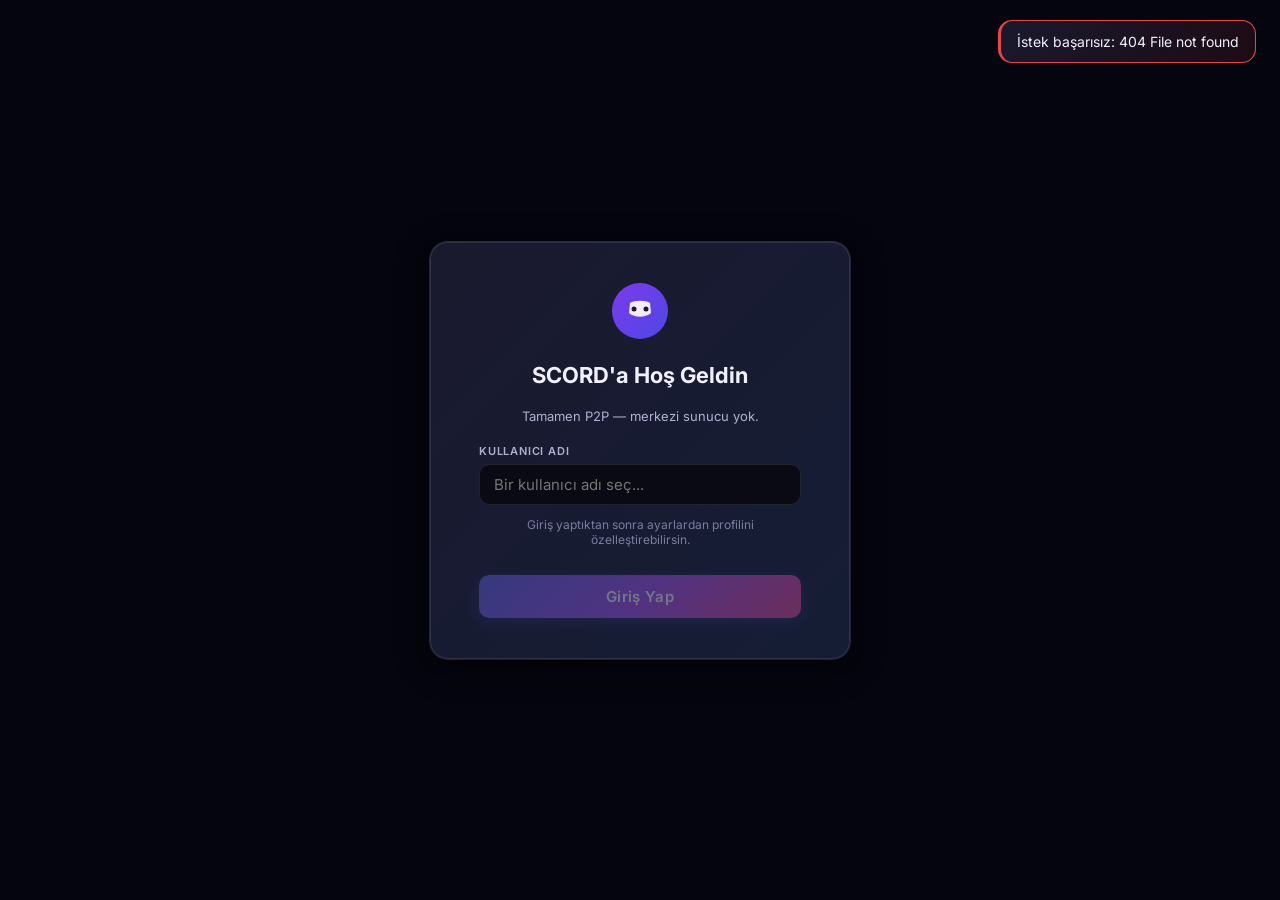
==== commit 34afc311: "V3.77 Og ye donus" ====
--- a/static/index.html
+++ b/static/index.html
@@ -15,8 +15,8 @@
 
 <body>
   <!-- Hidden YouTube Player Container for Music Bot -->
-  <div id="yt-player"
-    style="position: absolute; top: -9999px; left: -9999px; width: 1px; height: 1px; opacity: 0; pointer-events: none;">
+  <div id="music-player-dock" class="music-player-dock" aria-hidden="true">
+    <div id="yt-player"></div>
   </div>
 
   <!-- ── Setup / Onboarding Overlay ─────────────────────────────────────────── -->
@@ -45,17 +45,14 @@
           autocomplete="off" />
       </div>
 
-      <div class="color-picker-row">
-        <label>Avatar Rengi</label>
-        <div class="color-swatches" id="color-swatches"></div>
-      </div>
+      <p class="setup-hint">Giriş yaptıktan sonra ayarlardan profilini özelleştirebilirsin.</p>
 
       <button id="enter-btn" class="btn-primary" disabled>Giriş Yap</button>
     </div>
   </div>
 
   <!-- ── Main App ────────────────────────────────────────────────────────────── -->
-  <div id="app" class="app hidden">
+  <div id="app" class="app hidden" data-scord-focus="0">
 
     <!-- Server / DM Rail -->
     <nav class="server-rail" id="server-rail">
@@ -84,12 +81,19 @@
     <aside class="channel-sidebar" id="channel-sidebar">
       <div class="sidebar-header" id="sidebar-header">
         <span id="sidebar-server-name">SCORD</span>
-        <button class="sidebar-header-btn" id="server-settings-btn">
-          <svg width="16" height="16" viewBox="0 0 24 24" fill="currentColor">
-            <path
-              d="M19.14 12.94c.04-.3.06-.61.06-.94 0-.32-.02-.64-.07-.94l2.03-1.58a.49.49 0 0 0 .12-.61l-1.92-3.32a.488.488 0 0 0-.59-.22l-2.39.96a7.01 7.01 0 0 0-1.62-.94l-.36-2.54a.484.484 0 0 0-.48-.41h-3.84c-.24 0-.43.17-.47.41l-.36 2.54c-.59.24-1.13.57-1.62.94l-2.39-.96a.477.477 0 0 0-.59.22L2.74 8.87a.49.49 0 0 0 .12.61l2.03 1.58c-.05.3-.09.63-.09.94s.02.64.07.94l-2.03 1.58a.49.49 0 0 0-.12.61l1.92 3.32c.12.22.37.29.59.22l2.39-.96c.5.38 1.03.7 1.62.94l.36 2.54c.05.24.24.41.48.41h3.84c.24 0 .44-.17.47-.41l.36-2.54c.59-.24 1.13-.56 1.62-.94l2.39.96c.22.08.47 0 .59-.22l1.92-3.32a.49.49 0 0 0-.12-.61l-2.01-1.58zM12 15.6c-1.98 0-3.6-1.62-3.6-3.6s1.62-3.6 3.6-3.6 3.6 1.62 3.6 3.6-1.62 3.6-3.6 3.6z" />
-          </svg>
-        </button>
+        <div class="sidebar-header-actions">
+          <button class="sidebar-header-btn" id="server-invite-btn" title="Sunucuya davet et">
+            <svg width="16" height="16" viewBox="0 0 24 24" fill="currentColor">
+              <path d="M12 5v14m7-7H5" stroke="currentColor" stroke-width="2" stroke-linecap="round" />
+            </svg>
+          </button>
+          <button class="sidebar-header-btn" id="server-settings-btn" title="Sunucu ayarları">
+            <svg width="16" height="16" viewBox="0 0 24 24" fill="currentColor">
+              <path
+                d="M19.14 12.94c.04-.3.06-.61.06-.94 0-.32-.02-.64-.07-.94l2.03-1.58a.49.49 0 0 0 .12-.61l-1.92-3.32a.488.488 0 0 0-.59-.22l-2.39.96a7.01 7.01 0 0 0-1.62-.94l-.36-2.54a.484.484 0 0 0-.48-.41h-3.84c-.24 0-.43.17-.47.41l-.36 2.54c-.59.24-1.13.57-1.62.94l-2.39-.96a.477.477 0 0 0-.59.22L2.74 8.87a.49.49 0 0 0 .12.61l2.03 1.58c-.05.3-.09.63-.09.94s.02.64.07.94l-2.03 1.58a.49.49 0 0 0-.12.61l1.92 3.32c.12.22.37.29.59.22l2.39-.96c.5.38 1.03.7 1.62.94l.36 2.54c.05.24.24.41.48.41h3.84c.24 0 .44-.17.47-.41l.36-2.54c.59-.24 1.13-.56 1.62-.94l2.39.96c.22.08.47 0 .59-.22l1.92-3.32a.49.49 0 0 0-.12-.61l-2.01-1.58zM12 15.6c-1.98 0-3.6-1.62-3.6-3.6s1.62-3.6 3.6-3.6 3.6 1.62 3.6 3.6-1.62 3.6-3.6 3.6z" />
+            </svg>
+          </button>
+        </div>
       </div>
 
       <div class="channel-list" id="channel-list">
@@ -105,7 +109,13 @@
         </div>
         <div class="vsb-controls">
           <span class="user-bar-name" id="user-bar-name">Loading...</span>
-          <span class="user-bar-status">● Online</span>
+          <div id="status-bar" class="status-bar">
+            <div class="status-indicator" style="--status-color: #3ba55c">
+              <span class="status-dot"></span>
+              <span class="status-text">Çevrimiçi</span>
+            </div>
+            <div class="status-custom"></div>
+          </div>
         </div>
         <div class="user-bar-controls">
           <button class="user-ctrl-btn" id="mic-toggle-btn" title="Mikrofon">
@@ -194,6 +204,8 @@
             <span id="chat-channel-name">genel</span>
           </div>
           <div class="chat-header-right">
+            <span id="connection-badge" class="connection-badge" title="P2P ve sinyal durumu" role="status" aria-live="polite"></span>
+            <button type="button" id="focus-mode-toggle" class="header-btn focus-mode-btn" title="Odak modu (üye panelini gizle)">⛶</button>
             <span id="peer-count-badge" class="peer-badge">0 kişi</span>
             <button class="header-btn" id="pins-toggle-btn" title="Sabitlenmiş Mesajlar">
               <svg width="18" height="18" viewBox="0 0 24 24" fill="currentColor">
@@ -211,13 +223,21 @@
         </div>
 
         <div class="chat-body">
-          <div class="messages-area" id="messages-area">
-            <div class="messages-welcome">
-              <div class="messages-welcome-icon">💬</div>
-              <h3>Kanalın başlangıcı!</h3>
-              <p>Bu P2P kanalın ilk mesajı olmak için hazır mısın?</p>
-            </div>
-          </div>
+          <div class="messages-column">
+            <div id="messages-load-more-wrap" class="messages-load-more-wrap hidden">
+              <button type="button" id="messages-load-more-btn" class="messages-load-more-btn">Daha eski mesajlar</button>
+            </div>
+            <button type="button" id="new-msgs-chip" class="new-msgs-chip hidden" aria-live="polite">Yeni mesajlar ↓</button>
+            <div class="messages-area" id="messages-area">
+              <div class="messages-welcome">
+                <div class="messages-welcome-icon">💬</div>
+                <h3>Kanalın başlangıcı!</h3>
+                <p>Bu P2P kanalın ilk mesajı olmak için hazır mısın?</p>
+              </div>
+            </div>
+          </div>
+
+          <div class="members-split-handle" id="members-split-handle" title="Sürükleyerek üye panelini genişlet"></div>
 
           <!-- Members panel -->
           <aside class="members-panel" id="members-panel">
@@ -226,12 +246,30 @@
           </aside>
         </div>
 
+        <!-- Typing Indicator -->
+        <div id="typing-indicator" class="typing-indicator hidden">
+          <span class="typing-dots">
+            <span></span><span></span><span></span>
+          </span>
+          <span id="typing-text">Birisi yazıyor...</span>
+        </div>
+
         <div class="chat-input-area">
+          <div id="reply-preview-bar" class="reply-preview-bar hidden" aria-live="polite">
+            <div class="reply-preview-inner">
+              <span class="reply-preview-label">Yanıt</span>
+              <span id="reply-preview-author" class="reply-preview-author"></span>
+              <span id="reply-preview-snippet" class="reply-preview-snippet"></span>
+            </div>
+            <button type="button" id="reply-preview-close" class="reply-preview-close" title="Yanıtı iptal">✕</button>
+          </div>
           <div class="chat-input-wrapper">
             <div id="gif-search-popover" class="gif-popover hidden">
               <input type="text" id="gif-input" placeholder="GIF Ara...">
               <div id="gif-results" class="gif-results"></div>
             </div>
+            <!-- Mention Popup -->
+            <div id="mention-popup" class="mention-popup hidden"></div>
             <button class="input-action-btn" id="gif-btn" title="GIF Gönder">GIF</button>
             <button class="input-action-btn" id="emoji-btn">😀</button>
             <textarea id="chat-input" placeholder="#genel kanalına mesaj gönder" rows="1"></textarea>
@@ -252,7 +290,9 @@
     <div class="voice-header">
       <span class="channel-type-icon voice">🔊</span>
       <span id="voice-channel-name">Sesli Sohbet</span>
+      <span id="voice-connection-badge" class="connection-badge connection-badge--voice" title="Bağlantı" role="status"></span>
       <span id="voice-participant-count" class="voice-count">0 kişi</span>
+      <span id="voice-sync-meta" class="voice-sync-meta" title="SCORD_TIMING ile ayarlanan gecikme ölçümleri"></span>
     </div>
     <div class="voice-participants" id="voice-participants">
       <p class="voice-empty">Sesli kanala katılmak için aşağıdaki butona tıkla.</p>
@@ -326,20 +366,42 @@
     </div>
   </div>
 
-  <!-- ── DM Popup Overlay ─────────────────────────────────────────────────── -->
-  <div id="dm-overlay" class="dm-overlay hidden">
-    <div class="dm-header">
-      <div class="dm-header-title">
-        <span class="dm-status-dot"></span>
-        <span id="dm-target-name">@User</span>
-      </div>
-      <button class="dm-close-btn" id="dm-close-btn">✕</button>
-    </div>
-    <div class="dm-body" id="dm-messages-area"></div>
-    <div class="dm-input-area">
-      <input type="text" id="dm-input" placeholder="Mesaj Gönder..." maxlength="1000" autocomplete="off" />
-    </div>
-  </div>
+  <!-- ── DM Overlay (desktop: köşe / mobil: alt sayfa) ─────────────────────── -->
+  <div id="dm-overlay" class="dm-overlay hidden" aria-hidden="true">
+    <div class="dm-sheet">
+      <div class="dm-header">
+        <div class="dm-peer-block">
+          <div id="dm-header-avatar" class="dm-header-avatar" aria-hidden="true"></div>
+          <div class="dm-header-text">
+            <span id="dm-target-name">@User</span>
+            <span class="dm-sub">Özel mesaj · P2P</span>
+          </div>
+        </div>
+        <button type="button" class="dm-close-btn" id="dm-close-btn" title="Kapat (Esc)">✕</button>
+      </div>
+      <div class="dm-body" id="dm-messages-area"></div>
+      <div class="dm-input-area">
+        <textarea id="dm-input" rows="1" placeholder="Mesaj yaz…" maxlength="2000" autocomplete="off"></textarea>
+        <button type="button" class="dm-send-btn" id="dm-send-btn" title="Gönder">
+          <svg width="18" height="18" viewBox="0 0 24 24" fill="currentColor"><path d="M2.01 21L23 12 2.01 3 2 10l15 2-15 2z"/></svg>
+        </button>
+      </div>
+    </div>
+  </div>
+
+  <div id="quick-switcher" class="quick-switcher hidden" role="dialog" aria-modal="true" aria-labelledby="qs-title">
+    <div class="quick-switcher-panel">
+      <div class="quick-switcher-head">
+        <span id="qs-title">Kanal veya sunucu</span>
+        <kbd class="qs-kbd">Esc</kbd>
+      </div>
+      <input type="text" id="quick-switcher-input" class="quick-switcher-input" placeholder="Ara… (örn. genel, sunucu adı)" autocomplete="off" />
+      <div id="quick-switcher-results" class="quick-switcher-results"></div>
+      <p class="quick-switcher-hint"><kbd>Ctrl</kbd>+<kbd>K</kbd> aç/kapat · Enter ile seç</p>
+    </div>
+  </div>
+
+  <div id="sr-announcer" class="sr-only" aria-live="polite" aria-atomic="true"></div>
 
   <!-- Notification toast container -->
   <div id="toast-container"></div>
@@ -347,8 +409,38 @@
   <!-- Mobile Navigation Mask -->
   <div id="mobile-nav-mask" class="mobile-mask hidden"></div>
 
+  <!-- Mobile Bottom Navigation -->
+  <nav class="mobile-bottom-nav hidden" id="mobile-bottom-nav">
+    <button class="mobile-nav-btn active" data-tab="chat" title="Sohbet">
+      <svg width="22" height="22" viewBox="0 0 24 24" fill="currentColor">
+        <path d="M20 2H4c-1.1 0-2 .9-2 2v18l4-4h14c1.1 0 2-.9 2-2V4c0-1.1-.9-2-2-2zm0 14H6l-2 2V4h16v12z"/>
+      </svg>
+      <span>Sohbet</span>
+    </button>
+    <button class="mobile-nav-btn" data-tab="channels" title="Kanallar">
+      <svg width="22" height="22" viewBox="0 0 24 24" fill="currentColor">
+        <path d="M4 6h16v2H4zm0 5h16v2H4zm0 5h16v2H4z"/>
+      </svg>
+      <span>Kanallar</span>
+    </button>
+    <button class="mobile-nav-btn" data-tab="members" title="Üyeler">
+      <svg width="22" height="22" viewBox="0 0 24 24" fill="currentColor">
+        <path d="M16 11c1.66 0 2.99-1.34 2.99-3S17.66 5 16 5c-1.66 0-3 1.34-3 3s1.34 3 3 3zm-8 0c1.66 0 2.99-1.34 2.99-3S9.66 5 8 5C6.34 5 5 6.34 5 8s1.34 3 3 3zm0 2c-2.33 0-7 1.17-7 3.5V19h14v-2.5c0-2.33-4.67-3.5-7-3.5z"/>
+      </svg>
+      <span>Üyeler</span>
+    </button>
+    <button class="mobile-nav-btn" data-tab="voice" title="Ses">
+      <svg width="22" height="22" viewBox="0 0 24 24" fill="currentColor">
+        <path d="M12 14c1.66 0 3-1.34 3-3V5c0-1.66-1.34-3-3-3S9 3.34 9 5v6c0 1.66 1.34 3 3 3z"/>
+        <path d="M17 11c0 2.76-2.24 5-5 5s-5-2.24-5-5H5c0 3.53 2.61 6.43 6 6.92V21h2v-3.08c3.39-.49 6-3.39 6-6.92h-2z"/>
+      </svg>
+      <span>Ses</span>
+    </button>
+  </nav>
+
+  <script src="/static/timing.js"></script>
   <script src="/static/p2p.js"></script>
   <script src="/static/app.js"></script>
 </body>
 
-</html>+</html>
--- a/static/style.css
+++ b/static/style.css
@@ -1,6 +1,3230 @@
 /* ═══════════════════════════════════════════════════
    Shercord — Modern Dark UI Design System
    ═══════════════════════════════════════════════════ */
+
+/* Voice Call Indicator */
+.voice-call-indicator {
+  position: fixed;
+  top: 20px;
+  right: 20px;
+  z-index: 1000;
+  background: var(--bg-surface);
+  border: 1px solid var(--border);
+  border-radius: 8px;
+  padding: 12px 16px;
+  box-shadow: 0 4px 12px rgba(0, 0, 0, 0.3);
+  animation: slideInRight 0.3s ease-out;
+}
+
+/* Status Bar System */
+.status-bar {
+  display: flex;
+  flex-direction: column;
+  gap: 2px;
+  min-width: 0;
+  flex: 1;
+}
+
+.status-indicator {
+  display: flex;
+  align-items: center;
+  gap: 6px;
+  font-size: 12px;
+  color: var(--text-muted);
+  cursor: pointer;
+  padding: 2px 6px;
+  border-radius: 4px;
+  transition: background-color 0.2s;
+}
+
+.status-indicator:hover {
+  background: var(--bg-highlight);
+}
+
+.status-dot {
+  width: 8px;
+  height: 8px;
+  border-radius: 50%;
+  background: var(--status-color);
+  flex-shrink: 0;
+}
+
+.status-text {
+  font-weight: 500;
+  white-space: nowrap;
+  overflow: hidden;
+  text-overflow: ellipsis;
+}
+
+.status-custom {
+  display: flex;
+  align-items: center;
+  gap: 4px;
+  font-size: 11px;
+  color: var(--text-secondary);
+  white-space: nowrap;
+  overflow: hidden;
+  text-overflow: ellipsis;
+}
+
+.status-emoji {
+  font-size: 14px;
+}
+
+.custom-status-text {
+  font-style: italic;
+}
+
+/* Member List Status */
+.member-item {
+  display: flex;
+  align-items: center;
+  gap: 8px;
+  padding: 6px 8px;
+  border-radius: 4px;
+  cursor: pointer;
+  transition: background-color 0.2s;
+}
+
+.member-item:hover {
+  background: var(--bg-highlight);
+}
+
+.member-status-dot {
+  width: 8px;
+  height: 8px;
+  border-radius: 50%;
+  background: #3ba55c;
+  flex-shrink: 0;
+  margin-left: auto;
+}
+
+.member-status-text {
+  font-size: 11px;
+  color: var(--text-muted);
+  margin-left: 4px;
+  white-space: nowrap;
+  overflow: hidden;
+  text-overflow: ellipsis;
+}
+
+.member-status-text.hidden {
+  display: none;
+}
+
+/* Status Picker Modal */
+.status-picker {
+  display: flex;
+  flex-direction: column;
+  gap: 12px;
+  padding: 16px;
+  min-width: 280px;
+}
+
+.status-picker-header {
+  font-weight: 600;
+  color: var(--text-primary);
+  margin-bottom: 4px;
+}
+
+.status-options {
+  display: flex;
+  flex-direction: column;
+  gap: 8px;
+}
+
+.status-option {
+  display: flex;
+  align-items: center;
+  gap: 12px;
+  padding: 8px 12px;
+  border-radius: 6px;
+  cursor: pointer;
+  transition: background-color 0.2s;
+}
+
+.status-option:hover {
+  background: var(--bg-highlight);
+}
+
+.status-option.selected {
+  background: var(--bg-selected);
+  border: 1px solid var(--accent);
+}
+
+.status-option-dot {
+  width: 12px;
+  height: 12px;
+  border-radius: 50%;
+  flex-shrink: 0;
+}
+
+.status-option-info {
+  flex: 1;
+  min-width: 0;
+}
+
+.status-option-title {
+  font-weight: 500;
+  color: var(--text-primary);
+  font-size: 14px;
+}
+
+.status-option-desc {
+  font-size: 12px;
+  color: var(--text-muted);
+  margin-top: 2px;
+}
+
+.custom-status-input {
+  display: flex;
+  flex-direction: column;
+  gap: 8px;
+  padding-top: 8px;
+  border-top: 1px solid var(--border);
+}
+
+.custom-status-input-row {
+  display: flex;
+  gap: 8px;
+  align-items: center;
+}
+
+.custom-status-input input[type="text"] {
+  flex: 1;
+  padding: 6px 10px;
+  border: 1px solid var(--border);
+  border-radius: 4px;
+  background: var(--bg-elevated);
+  color: var(--text-primary);
+  font-size: 14px;
+}
+
+.custom-status-input input[type="text"]:focus {
+  outline: none;
+  border-color: var(--accent);
+  box-shadow: 0 0 0 2px rgba(124, 58, 237, 0.2);
+}
+
+.emoji-picker-btn {
+  padding: 6px 8px;
+  border: 1px solid var(--border);
+  border-radius: 4px;
+  background: var(--bg-elevated);
+  color: var(--text-primary);
+  cursor: pointer;
+  font-size: 16px;
+  transition: background-color 0.2s;
+}
+
+.emoji-picker-btn:hover {
+  background: var(--bg-highlight);
+}
+
+/* Activity System */
+.status-activities {
+  font-size: 11px;
+  color: var(--text-secondary);
+  margin-top: 2px;
+  line-height: 1.3;
+}
+
+.activity-picker {
+  display: flex;
+  flex-direction: column;
+  gap: 16px;
+  padding: 16px;
+  min-width: 320px;
+}
+
+.activity-picker-header {
+  font-weight: 600;
+  color: var(--text-primary);
+  font-size: 16px;
+}
+
+.activity-section {
+  display: flex;
+  flex-direction: column;
+  gap: 8px;
+}
+
+.activity-section-title {
+  font-weight: 500;
+  color: var(--text-primary);
+  font-size: 14px;
+  padding-bottom: 4px;
+  border-bottom: 1px solid var(--border);
+}
+
+.activity-input-group {
+  display: flex;
+  flex-direction: column;
+  gap: 8px;
+}
+
+.activity-input-group input[type="text"] {
+  padding: 8px 12px;
+  border: 1px solid var(--border);
+  border-radius: 4px;
+  background: var(--bg-elevated);
+  color: var(--text-primary);
+  font-size: 14px;
+  transition: border-color 0.2s;
+}
+
+.activity-input-group input[type="text"]:focus {
+  outline: none;
+  border-color: var(--accent);
+  box-shadow: 0 0 0 2px rgba(124, 58, 237, 0.2);
+}
+
+.activity-btn {
+  padding: 8px 16px;
+  border: 1px solid var(--accent);
+  border-radius: 4px;
+  background: var(--accent);
+  color: white;
+  font-size: 14px;
+  font-weight: 500;
+  cursor: pointer;
+  transition: all 0.2s;
+}
+
+.activity-btn:hover {
+  background: var(--accent-hover);
+  border-color: var(--accent-hover);
+}
+
+.activity-btn.danger {
+  background: var(--red);
+  border-color: var(--red);
+}
+
+.activity-btn.danger:hover {
+  background: #dc2626;
+  border-color: #dc2626;
+}
+
+.quick-activities {
+  display: grid;
+  grid-template-columns: repeat(2, 1fr);
+  gap: 8px;
+}
+
+.quick-activity-btn {
+  padding: 10px 12px;
+  border: 1px solid var(--border);
+  border-radius: 6px;
+  background: var(--bg-elevated);
+  color: var(--text-primary);
+  font-size: 13px;
+  cursor: pointer;
+  transition: all 0.2s;
+  display: flex;
+  align-items: center;
+  justify-content: center;
+  gap: 6px;
+}
+
+.quick-activity-btn:hover {
+  background: var(--bg-highlight);
+  border-color: var(--accent);
+}
+
+/* Member Activity Display */
+.member-activities {
+  display: flex;
+  flex-direction: column;
+  gap: 2px;
+  margin-top: 2px;
+  font-size: 10px;
+  color: var(--text-muted);
+}
+
+.member-activity {
+  display: flex;
+  align-items: center;
+  gap: 4px;
+  white-space: nowrap;
+  overflow: hidden;
+  text-overflow: ellipsis;
+}
+
+.member-activity-icon {
+  font-size: 11px;
+  flex-shrink: 0;
+}
+
+.member-activity-text {
+  font-weight: 500;
+  overflow: hidden;
+  text-overflow: ellipsis;
+}
+
+.member-activity-details {
+  font-size: 9px;
+  opacity: 0.8;
+  font-style: italic;
+  overflow: hidden;
+  text-overflow: ellipsis;
+}
+
+/* Message Reactions System */
+.reaction-picker {
+  background: var(--bg-surface);
+  border: 1px solid var(--border);
+  border-radius: 8px;
+  padding: 12px;
+  box-shadow: 0 4px 12px rgba(0, 0, 0, 0.3);
+  min-width: 280px;
+  z-index: 1000;
+}
+
+.reaction-picker-header {
+  font-weight: 600;
+  color: var(--text-primary);
+  margin-bottom: 8px;
+  font-size: 14px;
+}
+
+.reaction-picker-grid {
+  display: grid;
+  grid-template-columns: repeat(6, 1fr);
+  gap: 4px;
+  margin-bottom: 8px;
+}
+
+.reaction-emoji-btn {
+  font-size: 20px;
+  padding: 8px;
+  border: 1px solid var(--border);
+  border-radius: 4px;
+  background: var(--bg-elevated);
+  cursor: pointer;
+  transition: all 0.2s;
+  display: flex;
+  align-items: center;
+  justify-content: center;
+}
+
+.reaction-emoji-btn:hover {
+  background: var(--bg-highlight);
+  transform: scale(1.1);
+}
+
+.reaction-picker-custom {
+  border-top: 1px solid var(--border);
+  padding-top: 8px;
+}
+
+.reaction-picker-custom input {
+  width: 100%;
+  padding: 6px 10px;
+  border: 1px solid var(--border);
+  border-radius: 4px;
+  background: var(--bg-elevated);
+  color: var(--text-primary);
+  font-size: 14px;
+}
+
+.reaction-pill {
+  display: inline-flex;
+  align-items: center;
+  gap: 4px;
+  padding: 4px 8px;
+  border: 1px solid var(--border);
+  border-radius: 12px;
+  background: var(--bg-elevated);
+  cursor: pointer;
+  transition: all 0.2s;
+  font-size: 12px;
+  user-select: none;
+}
+
+.reaction-pill:hover {
+  background: var(--bg-highlight);
+  transform: translateY(-1px);
+}
+
+.reaction-pill.reacted {
+  background: var(--accent);
+  border-color: var(--accent);
+  color: white;
+}
+
+.reaction-emoji {
+  font-size: 14px;
+}
+
+.reaction-count {
+  font-weight: 500;
+  font-size: 11px;
+}
+
+.reaction-add-btn {
+  display: inline-flex;
+  align-items: center;
+  justify-content: center;
+  width: 24px;
+  height: 24px;
+  border: 1px solid var(--border);
+  border-radius: 12px;
+  background: var(--bg-elevated);
+  color: var(--text-muted);
+  cursor: pointer;
+  transition: all 0.2s;
+  font-size: 16px;
+  font-weight: bold;
+  margin-left: 4px;
+}
+
+.reaction-add-btn:hover {
+  background: var(--bg-highlight);
+  color: var(--text-primary);
+  transform: translateY(-1px);
+}
+
+.ctx-menu--reaction {
+  min-width: 200px;
+}
+
+/* Message Threads System */
+.thread-view {
+  display: flex;
+  flex-direction: column;
+  height: 100%;
+  background: var(--bg-primary);
+}
+
+.thread-header {
+  display: flex;
+  align-items: center;
+  gap: 12px;
+  padding: 12px 16px;
+  border-bottom: 1px solid var(--border);
+  background: var(--bg-surface);
+}
+
+.thread-back-btn {
+  background: none;
+  border: none;
+  color: var(--text-primary);
+  font-size: 16px;
+  cursor: pointer;
+  padding: 4px 8px;
+  border-radius: 4px;
+  transition: background-color 0.2s;
+}
+
+.thread-back-btn:hover {
+  background: var(--bg-highlight);
+}
+
+.thread-title {
+  flex: 1;
+  min-width: 0;
+}
+
+.thread-title-text {
+  font-weight: 600;
+  color: var(--text-primary);
+  font-size: 16px;
+}
+
+.thread-subtitle {
+  font-size: 12px;
+  color: var(--text-muted);
+  margin-top: 2px;
+}
+
+.thread-archive-btn {
+  background: none;
+  border: none;
+  color: var(--text-muted);
+  font-size: 14px;
+  cursor: pointer;
+  padding: 4px 8px;
+  border-radius: 4px;
+  transition: all 0.2s;
+}
+
+.thread-archive-btn:hover {
+  background: var(--bg-highlight);
+  color: var(--text-primary);
+}
+
+.thread-messages-area {
+  flex: 1;
+  overflow-y: auto;
+  padding: 16px;
+  background: var(--bg-primary);
+}
+
+.thread-parent-message {
+  margin-bottom: 20px;
+  padding-bottom: 16px;
+  border-bottom: 2px solid var(--border);
+}
+
+.thread-parent-header {
+  font-weight: 600;
+  color: var(--text-primary);
+  margin-bottom: 8px;
+  font-size: 14px;
+  text-transform: uppercase;
+  letter-spacing: 0.5px;
+}
+
+.thread-message {
+  margin-bottom: 12px;
+}
+
+.thread-input-area {
+  padding: 16px;
+  border-top: 1px solid var(--border);
+  background: var(--bg-surface);
+}
+
+.thread-input-wrapper {
+  display: flex;
+  gap: 8px;
+  align-items: flex-end;
+}
+
+.thread-input-wrapper textarea {
+  flex: 1;
+  min-height: 32px;
+  max-height: 120px;
+  padding: 8px 12px;
+  border: 1px solid var(--border);
+  border-radius: 8px;
+  background: var(--bg-elevated);
+  color: var(--text-primary);
+  font-size: 14px;
+  resize: none;
+  line-height: 1.4;
+}
+
+.thread-input-wrapper textarea:focus {
+  outline: none;
+  border-color: var(--accent);
+  box-shadow: 0 0 0 2px rgba(124, 58, 237, 0.2);
+}
+
+.thread-send-btn {
+  padding: 8px 16px;
+  border: none;
+  border-radius: 8px;
+  background: var(--accent);
+  color: white;
+  font-weight: 500;
+  cursor: pointer;
+  transition: background-color 0.2s;
+  font-size: 14px;
+}
+
+.thread-send-btn:hover {
+  background: var(--accent-hover);
+}
+
+.thread-send-btn:disabled {
+  background: var(--text-muted);
+  cursor: not-allowed;
+}
+
+.thread-indicator {
+  display: inline-flex;
+  align-items: center;
+  gap: 4px;
+  padding: 4px 8px;
+  margin-top: 8px;
+  background: var(--bg-elevated);
+  border: 1px solid var(--border);
+  border-radius: 12px;
+  font-size: 12px;
+  color: var(--text-primary);
+  cursor: pointer;
+  transition: all 0.2s;
+}
+
+.thread-indicator:hover {
+  background: var(--bg-highlight);
+  transform: translateY(-1px);
+}
+
+.thread-indicator:active {
+  transform: translateY(0);
+}
+
+/* Enhanced Pinned Messages System */
+.pinned-messages-modal {
+  display: flex;
+  flex-direction: column;
+  height: 100%;
+  max-height: 600px;
+}
+
+.pinned-modal-header {
+  display: flex;
+  align-items: center;
+  justify-content: space-between;
+  padding: 16px 20px;
+  border-bottom: 1px solid var(--border);
+  background: var(--bg-surface);
+}
+
+.pinned-modal-title {
+  font-weight: 600;
+  color: var(--text-primary);
+  font-size: 18px;
+}
+
+.pinned-modal-subtitle {
+  font-size: 14px;
+  color: var(--text-muted);
+}
+
+.pinned-list {
+  flex: 1;
+  overflow-y: auto;
+  padding: 8px;
+}
+
+.pinned-empty {
+  display: flex;
+  flex-direction: column;
+  align-items: center;
+  justify-content: center;
+  padding: 60px 20px;
+  text-align: center;
+}
+
+.pinned-empty-icon {
+  font-size: 48px;
+  margin-bottom: 16px;
+  opacity: 0.5;
+}
+
+.pinned-empty-title {
+  font-weight: 600;
+  color: var(--text-primary);
+  font-size: 18px;
+  margin-bottom: 8px;
+}
+
+.pinned-empty-subtitle {
+  color: var(--text-muted);
+  font-size: 14px;
+}
+
+.pinned-item {
+  border: 1px solid var(--border);
+  border-radius: 8px;
+  margin-bottom: 12px;
+  background: var(--bg-elevated);
+  transition: all 0.2s;
+}
+
+.pinned-item:hover {
+  border-color: var(--accent);
+  box-shadow: 0 2px 8px rgba(0, 0, 0, 0.1);
+}
+
+.pinned-item-header {
+  display: flex;
+  justify-content: space-between;
+  align-items: flex-start;
+  padding: 12px 16px 8px;
+  border-bottom: 1px solid var(--border);
+}
+
+.pinned-item-author {
+  display: flex;
+  align-items: center;
+  gap: 12px;
+  flex: 1;
+}
+
+.pinned-avatar {
+  width: 36px;
+  height: 36px;
+  border-radius: 50%;
+  display: flex;
+  align-items: center;
+  justify-content: center;
+  font-weight: 600;
+  font-size: 14px;
+  flex-shrink: 0;
+}
+
+.pinned-avatar img {
+  width: 100%;
+  height: 100%;
+  border-radius: 50%;
+  object-fit: cover;
+}
+
+.pinned-author-info {
+  flex: 1;
+  min-width: 0;
+}
+
+.pinned-author-name {
+  font-weight: 600;
+  color: var(--text-primary);
+  font-size: 14px;
+}
+
+.pinned-message-time {
+  font-size: 12px;
+  color: var(--text-muted);
+  margin-top: 2px;
+}
+
+.pinned-item-actions {
+  display: flex;
+  gap: 8px;
+  align-items: center;
+}
+
+.pinned-action-btn {
+  background: none;
+  border: none;
+  padding: 6px;
+  border-radius: 4px;
+  cursor: pointer;
+  transition: all 0.2s;
+  color: var(--text-muted);
+}
+
+.pinned-action-btn:hover {
+  background: var(--bg-highlight);
+  color: var(--text-primary);
+}
+
+.pinned-item-content {
+  padding: 0 16px 12px;
+  font-size: 14px;
+  line-height: 1.5;
+  color: var(--text-primary);
+}
+
+.pinned-item-attachment {
+  margin-top: 8px;
+}
+
+.pinned-attachment-img {
+  max-width: 100%;
+  max-height: 200px;
+  border-radius: 8px;
+  cursor: pointer;
+  transition: transform 0.2s;
+}
+
+.pinned-attachment-img:hover {
+  transform: scale(1.02);
+}
+
+.pinned-attachment-img.expanded {
+  max-height: none;
+  cursor: zoom-out;
+}
+
+.pinned-reactions {
+  display: flex;
+  gap: 4px;
+  margin-top: 8px;
+  flex-wrap: wrap;
+}
+
+.pinned-reaction-pill {
+  display: inline-flex;
+  align-items: center;
+  gap: 4px;
+  padding: 4px 8px;
+  border: 1px solid var(--border);
+  border-radius: 12px;
+  background: var(--bg-elevated);
+  cursor: pointer;
+  transition: all 0.2s;
+  font-size: 12px;
+}
+
+.pinned-reaction-pill:hover {
+  background: var(--bg-highlight);
+  transform: translateY(-1px);
+}
+
+.pinned-reaction-emoji {
+  font-size: 14px;
+}
+
+.pinned-reaction-count {
+  font-weight: 500;
+  font-size: 11px;
+}
+
+/* Enhanced Mention System */
+.mention {
+  background: rgba(99, 102, 241, 0.2);
+  color: #c7d2fe;
+  padding: 2px 4px;
+  border-radius: 4px;
+  font-weight: 500;
+  cursor: pointer;
+  transition: all 0.2s;
+}
+
+.mention:hover {
+  background: rgba(99, 102, 241, 0.3);
+  transform: translateY(-1px);
+}
+
+.mention-everyone {
+  background: rgba(239, 68, 68, 0.2);
+  color: #fca5a5;
+  padding: 2px 6px;
+  border-radius: 4px;
+  font-weight: 600;
+  transition: all 0.2s;
+}
+
+.mention-everyone:hover {
+  background: rgba(239, 68, 68, 0.3);
+  transform: translateY(-1px);
+}
+
+.mention-here {
+  background: rgba(34, 197, 94, 0.2);
+  color: #86efac;
+  padding: 2px 6px;
+  border-radius: 4px;
+  font-weight: 600;
+  transition: all 0.2s;
+}
+
+.mention-here:hover {
+  background: rgba(34, 197, 94, 0.3);
+  transform: translateY(-1px);
+}
+
+/* Mention Autocomplete Popup */
+.mention-popup {
+  position: absolute;
+  background: var(--bg-surface);
+  border: 1px solid var(--border);
+  border-radius: 8px;
+  box-shadow: 0 4px 12px rgba(0, 0, 0, 0.3);
+  max-height: 200px;
+  overflow-y: auto;
+  z-index: 1000;
+  min-width: 200px;
+}
+
+.mention-popup.hidden {
+  display: none;
+}
+
+.mention-item {
+  display: flex;
+  align-items: center;
+  gap: 8px;
+  padding: 8px 12px;
+  cursor: pointer;
+  transition: background-color 0.2s;
+}
+
+.mention-item:hover,
+.mention-item.active {
+  background: var(--bg-highlight);
+}
+
+.mention-avatar {
+  width: 24px;
+  height: 24px;
+  border-radius: 50%;
+  display: flex;
+  align-items: center;
+  justify-content: center;
+  font-weight: 600;
+  font-size: 10px;
+  color: white;
+  flex-shrink: 0;
+}
+
+.mention-name {
+  font-weight: 500;
+  color: var(--text-primary);
+  font-size: 14px;
+}
+
+/* Message Edit/Delete History System */
+.message-history-modal {
+  display: flex;
+  flex-direction: column;
+  height: 100%;
+  max-height: 600px;
+}
+
+.history-modal-header {
+  display: flex;
+  align-items: center;
+  justify-content: space-between;
+  padding: 16px 20px;
+  border-bottom: 1px solid var(--border);
+  background: var(--bg-surface);
+}
+
+.history-modal-title {
+  font-weight: 600;
+  color: var(--text-primary);
+  font-size: 18px;
+}
+
+.history-modal-subtitle {
+  font-size: 14px;
+  color: var(--text-muted);
+}
+
+.history-list {
+  flex: 1;
+  overflow-y: auto;
+  padding: 8px;
+}
+
+.history-item {
+  border: 1px solid var(--border);
+  border-radius: 8px;
+  margin-bottom: 12px;
+  background: var(--bg-elevated);
+  transition: all 0.2s;
+}
+
+.history-item:hover {
+  border-color: var(--accent);
+  box-shadow: 0 2px 8px rgba(0, 0, 0, 0.1);
+}
+
+.history-item-header {
+  display: flex;
+  justify-content: space-between;
+  align-items: flex-start;
+  padding: 12px 16px 8px;
+  border-bottom: 1px solid var(--border);
+}
+
+.history-action {
+  font-weight: 600;
+  font-size: 12px;
+  display: flex;
+  align-items: center;
+  gap: 4px;
+}
+
+.history-time {
+  font-size: 12px;
+  color: var(--text-muted);
+  margin-top: 2px;
+}
+
+.history-content {
+  padding: 0 16px 12px;
+}
+
+.history-author {
+  font-weight: 600;
+  color: var(--text-primary);
+  font-size: 14px;
+  margin-bottom: 4px;
+}
+
+.history-text {
+  font-size: 14px;
+  line-height: 1.5;
+  color: var(--text-primary);
+}
+
+.message-edit-input {
+  width: 100%;
+  min-height: 60px;
+  padding: 8px 12px;
+  border: 1px solid var(--accent);
+  border-radius: 8px;
+  background: var(--bg-elevated);
+  color: var(--text-primary);
+  font-size: 14px;
+  resize: vertical;
+  line-height: 1.4;
+}
+
+.message-edit-input:focus {
+  outline: none;
+  box-shadow: 0 0 0 2px rgba(124, 58, 237, 0.2);
+}
+
+/* Enhanced Role Management System */
+.role-management-modal {
+  display: flex;
+  flex-direction: column;
+  height: 100%;
+  max-height: 700px;
+}
+
+.role-management-header {
+  display: flex;
+  flex-direction: column;
+  padding: 20px;
+  border-bottom: 1px solid var(--border);
+  background: var(--bg-surface);
+}
+
+.role-management-title {
+  font-weight: 600;
+  color: var(--text-primary);
+  font-size: 20px;
+  margin-bottom: 4px;
+}
+
+.role-management-subtitle {
+  font-size: 14px;
+  color: var(--text-muted);
+}
+
+.role-tabs {
+  display: flex;
+  background: var(--bg-surface);
+  border-bottom: 1px solid var(--border);
+}
+
+.role-tab {
+  flex: 1;
+  padding: 12px 16px;
+  border: none;
+  background: none;
+  color: var(--text-muted);
+  font-weight: 500;
+  cursor: pointer;
+  transition: all 0.2s;
+  border-bottom: 2px solid transparent;
+}
+
+.role-tab:hover {
+  background: var(--bg-highlight);
+  color: var(--text-primary);
+}
+
+.role-tab.active {
+  color: var(--accent);
+  border-bottom-color: var(--accent);
+  background: var(--bg-elevated);
+}
+
+.role-content {
+  flex: 1;
+  overflow-y: auto;
+  padding: 16px;
+}
+
+.roles-list {
+  display: flex;
+  flex-direction: column;
+  gap: 12px;
+}
+
+.role-item {
+  border: 1px solid var(--border);
+  border-radius: 8px;
+  padding: 16px;
+  background: var(--bg-elevated);
+  transition: all 0.2s;
+}
+
+.role-item:hover {
+  border-color: var(--accent);
+  box-shadow: 0 2px 8px rgba(0, 0, 0, 0.1);
+}
+
+.role-item.used {
+  opacity: 0.7;
+  cursor: not-allowed;
+}
+
+.role-item.custom-role {
+  border-color: var(--accent);
+}
+
+.role-info {
+  display: flex;
+  flex-direction: column;
+  gap: 8px;
+}
+
+.role-header {
+  display: flex;
+  align-items: center;
+  gap: 12px;
+}
+
+.role-icon {
+  font-size: 20px;
+  width: 32px;
+  height: 32px;
+  display: flex;
+  align-items: center;
+  justify-content: center;
+  background: var(--bg-surface);
+  border-radius: 8px;
+}
+
+.role-name {
+  flex: 1;
+  font-weight: 600;
+  color: var(--text-primary);
+  font-size: 16px;
+}
+
+.role-color {
+  width: 24px;
+  height: 24px;
+  border-radius: 50%;
+  border: 2px solid var(--border);
+  cursor: pointer;
+}
+
+.role-description {
+  font-size: 14px;
+  color: var(--text-muted);
+  line-height: 1.4;
+}
+
+.role-actions {
+  display: flex;
+  gap: 8px;
+  margin-top: 8px;
+}
+
+.role-action-btn {
+  padding: 6px 12px;
+  border: 1px solid var(--border);
+  border-radius: 4px;
+  background: var(--bg-surface);
+  color: var(--text-primary);
+  cursor: pointer;
+  font-size: 12px;
+  transition: all 0.2s;
+}
+
+.role-action-btn:hover {
+  background: var(--bg-highlight);
+  border-color: var(--accent);
+}
+
+.add-role-btn {
+  display: flex;
+  align-items: center;
+  gap: 8px;
+  padding: 12px 16px;
+  border: 2px dashed var(--border);
+  border-radius: 8px;
+  background: var(--bg-surface);
+  color: var(--text-muted);
+  cursor: pointer;
+  transition: all 0.2s;
+  font-size: 14px;
+  font-weight: 500;
+}
+
+.add-role-btn:hover {
+  border-color: var(--accent);
+  color: var(--accent);
+  background: var(--bg-highlight);
+}
+
+.add-role-icon {
+  font-size: 18px;
+  font-weight: bold;
+}
+
+.permissions-grid {
+  display: grid;
+  grid-template-columns: repeat(auto-fit, minmax(300px, 1fr));
+  gap: 16px;
+}
+
+.permission-item {
+  border: 1px solid var(--border);
+  border-radius: 8px;
+  padding: 16px;
+  background: var(--bg-elevated);
+}
+
+.permission-info {
+  display: flex;
+  align-items: center;
+  gap: 12px;
+  margin-bottom: 12px;
+}
+
+.permission-icon {
+  font-size: 18px;
+  width: 32px;
+  height: 32px;
+  display: flex;
+  align-items: center;
+  justify-content: center;
+  background: var(--bg-surface);
+  border-radius: 6px;
+}
+
+.permission-name {
+  font-weight: 600;
+  color: var(--text-primary);
+  font-size: 14px;
+}
+
+.permission-roles {
+  margin-top: 8px;
+}
+
+.permission-label {
+  font-size: 12px;
+  color: var(--text-muted);
+  margin-bottom: 4px;
+  font-weight: 500;
+}
+
+.permission-role-list {
+  display: flex;
+  flex-wrap: wrap;
+  gap: 4px;
+}
+
+.permission-role {
+  padding: 2px 8px;
+  border-radius: 12px;
+  font-size: 11px;
+  font-weight: 500;
+  background: var(--bg-surface);
+  color: var(--text-muted);
+  border: 1px solid var(--border);
+}
+
+.permission-role.has-permission {
+  background: rgba(34, 197, 94, 0.2);
+  color: #86efac;
+  border-color: rgba(34, 197, 94, 0.3);
+}
+
+.role-members-list {
+  display: flex;
+  flex-direction: column;
+  gap: 16px;
+}
+
+.role-group {
+  border: 1px solid var(--border);
+  border-radius: 8px;
+  background: var(--bg-elevated);
+  overflow: hidden;
+}
+
+.role-group-header {
+  display: flex;
+  justify-content: space-between;
+  align-items: center;
+  padding: 12px 16px;
+  background: var(--bg-surface);
+  border-bottom: 1px solid var(--border);
+}
+
+.role-badge {
+  display: flex;
+  align-items: center;
+  gap: 8px;
+  padding: 4px 12px;
+  border-radius: 16px;
+  color: white;
+  font-weight: 600;
+  font-size: 12px;
+}
+
+.role-badge-icon {
+  font-size: 14px;
+}
+
+.role-badge-name {
+  font-size: 12px;
+}
+
+.role-member-count {
+  font-size: 12px;
+  color: var(--text-muted);
+}
+
+.role-members {
+  padding: 8px;
+}
+
+.role-member-item {
+  display: flex;
+  align-items: center;
+  gap: 12px;
+  padding: 8px 12px;
+  border-radius: 6px;
+  transition: background-color 0.2s;
+}
+
+.role-member-item:hover {
+  background: var(--bg-highlight);
+}
+
+.member-avatar {
+  width: 32px;
+  height: 32px;
+  border-radius: 50%;
+  display: flex;
+  align-items: center;
+  justify-content: center;
+  font-weight: 600;
+  font-size: 12px;
+  color: white;
+  flex-shrink: 0;
+}
+
+.member-avatar img {
+  width: 100%;
+  height: 100%;
+  border-radius: 50%;
+  object-fit: cover;
+}
+
+.member-info {
+  flex: 1;
+  min-width: 0;
+}
+
+.member-name {
+  font-weight: 600;
+  color: var(--text-primary);
+  font-size: 14px;
+}
+
+.member-status {
+  font-size: 12px;
+  color: var(--text-muted);
+  margin-top: 2px;
+}
+
+.member-action-btn {
+  padding: 4px 8px;
+  border: 1px solid var(--border);
+  border-radius: 4px;
+  background: var(--bg-surface);
+  color: var(--text-primary);
+  cursor: pointer;
+  font-size: 12px;
+  transition: all 0.2s;
+}
+
+.member-action-btn:hover {
+  background: var(--bg-highlight);
+  border-color: var(--accent);
+}
+
+/* Enhanced Channel Categories System */
+.channel-categories-modal {
+  display: flex;
+  flex-direction: column;
+  height: 100%;
+  max-height: 700px;
+}
+
+.categories-header {
+  display: flex;
+  flex-direction: column;
+  padding: 20px;
+  border-bottom: 1px solid var(--border);
+  background: var(--bg-surface);
+}
+
+.categories-title {
+  font-weight: 600;
+  color: var(--text-primary);
+  font-size: 20px;
+  margin-bottom: 4px;
+}
+
+.categories-subtitle {
+  font-size: 14px;
+  color: var(--text-muted);
+}
+
+.categories-tabs {
+  display: flex;
+  background: var(--bg-surface);
+  border-bottom: 1px solid var(--border);
+}
+
+.categories-tab {
+  flex: 1;
+  padding: 12px 16px;
+  border: none;
+  background: none;
+  color: var(--text-muted);
+  font-weight: 500;
+  cursor: pointer;
+  transition: all 0.2s;
+  border-bottom: 2px solid transparent;
+}
+
+.categories-tab:hover {
+  background: var(--bg-highlight);
+  color: var(--text-primary);
+}
+
+.categories-tab.active {
+  color: var(--accent);
+  border-bottom-color: var(--accent);
+  background: var(--bg-elevated);
+}
+
+.categories-content {
+  flex: 1;
+  overflow-y: auto;
+  padding: 16px;
+}
+
+.categories-list {
+  display: flex;
+  flex-direction: column;
+  gap: 16px;
+}
+
+.category-item {
+  border: 1px solid var(--border);
+  border-radius: 8px;
+  background: var(--bg-elevated);
+  overflow: hidden;
+}
+
+.category-item.uncategorized {
+  border-style: dashed;
+  opacity: 0.8;
+}
+
+.category-header {
+  display: flex;
+  justify-content: space-between;
+  align-items: center;
+  padding: 12px 16px;
+  background: var(--bg-surface);
+  border-bottom: 1px solid var(--border);
+}
+
+.category-info {
+  display: flex;
+  align-items: center;
+  gap: 12px;
+}
+
+.category-name {
+  font-weight: 600;
+  color: var(--text-primary);
+  font-size: 16px;
+}
+
+.category-count {
+  font-size: 12px;
+  color: var(--text-muted);
+  background: var(--bg-highlight);
+  padding: 2px 8px;
+  border-radius: 12px;
+}
+
+.category-actions {
+  display: flex;
+  gap: 8px;
+}
+
+.category-action-btn {
+  padding: 6px 12px;
+  border: 1px solid var(--border);
+  border-radius: 4px;
+  background: var(--bg-surface);
+  color: var(--text-primary);
+  cursor: pointer;
+  font-size: 12px;
+  transition: all 0.2s;
+}
+
+.category-action-btn:hover {
+  background: var(--bg-highlight);
+  border-color: var(--accent);
+}
+
+.category-channels {
+  padding: 8px;
+  display: flex;
+  flex-direction: column;
+  gap: 4px;
+}
+
+.category-channel {
+  display: flex;
+  align-items: center;
+  gap: 8px;
+  padding: 6px 8px;
+  border-radius: 4px;
+  transition: background-color 0.2s;
+}
+
+.category-channel:hover {
+  background: var(--bg-highlight);
+}
+
+.channel-remove-btn,
+.channel-add-btn {
+  margin-left: auto;
+  padding: 4px 8px;
+  border: 1px solid var(--border);
+  border-radius: 4px;
+  background: var(--bg-surface);
+  color: var(--text-primary);
+  cursor: pointer;
+  font-size: 12px;
+  transition: all 0.2s;
+}
+
+.channel-remove-btn:hover {
+  background: rgba(239, 68, 68, 0.2);
+  border-color: #ef4444;
+  color: #fca5a5;
+}
+
+.channel-add-btn:hover {
+  background: rgba(34, 197, 94, 0.2);
+  border-color: #22c55e;
+  color: #86efac;
+}
+
+.add-category-btn {
+  display: flex;
+  align-items: center;
+  gap: 8px;
+  padding: 12px 16px;
+  border: 2px dashed var(--border);
+  border-radius: 8px;
+  background: var(--bg-surface);
+  color: var(--text-muted);
+  cursor: pointer;
+  transition: all 0.2s;
+  font-size: 14px;
+  font-weight: 500;
+  margin-top: 16px;
+}
+
+.add-category-btn:hover {
+  border-color: var(--accent);
+  color: var(--accent);
+  background: var(--bg-highlight);
+}
+
+.add-category-icon {
+  font-size: 18px;
+  font-weight: bold;
+}
+
+.channels-list {
+  display: flex;
+  flex-direction: column;
+  gap: 12px;
+}
+
+.channel-config-item {
+  border: 1px solid var(--border);
+  border-radius: 8px;
+  padding: 16px;
+  background: var(--bg-elevated);
+  transition: all 0.2s;
+}
+
+.channel-config-item:hover {
+  border-color: var(--accent);
+  box-shadow: 0 2px 8px rgba(0, 0, 0, 0.1);
+}
+
+.channel-config-info {
+  display: flex;
+  flex-direction: column;
+  gap: 8px;
+}
+
+.channel-config-header {
+  display: flex;
+  align-items: center;
+  gap: 12px;
+}
+
+.channel-config-actions {
+  display: flex;
+  gap: 8px;
+  margin-top: 8px;
+}
+
+.channel-config-btn {
+  padding: 6px 12px;
+  border: 1px solid var(--border);
+  border-radius: 4px;
+  background: var(--bg-surface);
+  color: var(--text-primary);
+  cursor: pointer;
+  font-size: 12px;
+  transition: all 0.2s;
+}
+
+.channel-config-btn:hover {
+  background: var(--bg-highlight);
+  border-color: var(--accent);
+}
+
+.channel-type {
+  font-size: 12px;
+  color: var(--text-muted);
+  background: var(--bg-highlight);
+  padding: 2px 8px;
+  border-radius: 12px;
+}
+
+.category-permissions-list {
+  display: flex;
+  flex-direction: column;
+  gap: 16px;
+}
+
+.role-permission-item {
+  border: 1px solid var(--border);
+  border-radius: 8px;
+  background: var(--bg-elevated);
+  overflow: hidden;
+}
+
+.role-permission-header {
+  display: flex;
+  justify-content: space-between;
+  align-items: center;
+  padding: 12px 16px;
+  background: var(--bg-surface);
+  border-bottom: 1px solid var(--border);
+}
+
+.role-permission-actions {
+  display: flex;
+  gap: 8px;
+}
+
+.permission-toggle-btn {
+  padding: 6px 12px;
+  border: 1px solid var(--border);
+  border-radius: 4px;
+  background: var(--bg-surface);
+  color: var(--text-primary);
+  cursor: pointer;
+  font-size: 12px;
+  transition: all 0.2s;
+}
+
+.permission-toggle-btn:hover {
+  background: var(--bg-highlight);
+  border-color: var(--accent);
+}
+
+.role-permissions {
+  padding: 16px;
+  display: flex;
+  flex-direction: column;
+  gap: 8px;
+}
+
+.permission-checkbox {
+  display: flex;
+  align-items: center;
+  gap: 8px;
+  padding: 4px 0;
+}
+
+.permission-checkbox input[type="checkbox"] {
+  width: 16px;
+  height: 16px;
+  cursor: pointer;
+}
+
+.permission-checkbox label {
+  display: flex;
+  align-items: center;
+  gap: 8px;
+  cursor: pointer;
+  font-size: 14px;
+  color: var(--text-primary);
+}
+
+.permission-checkbox .permission-icon {
+  font-size: 16px;
+  width: 20px;
+  height: 20px;
+  display: flex;
+  align-items: center;
+  justify-content: center;
+  background: var(--bg-surface);
+  border-radius: 4px;
+}
+
+/* Server Boost System */
+.server-boost-modal {
+  display: flex;
+  flex-direction: column;
+  height: 100%;
+  max-height: 700px;
+}
+
+.boost-header {
+  display: flex;
+  flex-direction: column;
+  padding: 20px;
+  border-bottom: 1px solid var(--border);
+  background: var(--bg-surface);
+}
+
+.boost-title {
+  font-weight: 600;
+  color: var(--text-primary);
+  font-size: 20px;
+  margin-bottom: 4px;
+}
+
+.boost-subtitle {
+  font-size: 14px;
+  color: var(--text-muted);
+}
+
+.boost-current {
+  display: flex;
+  align-items: center;
+  gap: 16px;
+  padding: 20px;
+  background: var(--bg-elevated);
+  border-bottom: 1px solid var(--border);
+}
+
+.boost-level {
+  display: flex;
+  flex-direction: column;
+  align-items: center;
+  gap: 8px;
+}
+
+.boost-level-number {
+  font-size: 24px;
+  font-weight: 700;
+  color: var(--accent);
+  background: rgba(124, 58, 237, 0.1);
+  padding: 8px 16px;
+  border-radius: 12px;
+}
+
+.boost-level-progress {
+  width: 200px;
+  height: 8px;
+  background: var(--bg-surface);
+  border-radius: 4px;
+  overflow: hidden;
+}
+
+.boost-progress-bar {
+  height: 100%;
+  background: linear-gradient(90deg, var(--accent), #8b5cf6);
+  transition: width 0.3s ease;
+}
+
+.boost-info {
+  display: flex;
+  flex-direction: column;
+  gap: 4px;
+}
+
+.boost-count {
+  font-size: 18px;
+  font-weight: 600;
+  color: var(--text-primary);
+}
+
+.boost-next {
+  font-size: 12px;
+  color: var(--text-muted);
+}
+
+.boost-benefits {
+  padding: 20px;
+  border-bottom: 1px solid var(--border);
+}
+
+.benefits-title {
+  font-weight: 600;
+  color: var(--text-primary);
+  font-size: 16px;
+  margin-bottom: 16px;
+}
+
+.benefits-list {
+  display: grid;
+  grid-template-columns: repeat(auto-fit, minmax(200px, 1fr));
+  gap: 12px;
+}
+
+.benefit-item {
+  display: flex;
+  align-items: center;
+  gap: 8px;
+  padding: 12px;
+  border: 1px solid var(--border);
+  border-radius: 8px;
+  background: var(--bg-elevated);
+  transition: all 0.2s;
+}
+
+.benefit-item.unlocked {
+  border-color: rgba(34, 197, 94, 0.3);
+  background: rgba(34, 197, 94, 0.1);
+}
+
+.benefit-item.locked {
+  opacity: 0.6;
+  border-color: var(--border);
+}
+
+.benefit-icon {
+  font-size: 16px;
+  width: 24px;
+  height: 24px;
+  display: flex;
+  align-items: center;
+  justify-content: center;
+  background: var(--bg-surface);
+  border-radius: 6px;
+}
+
+.benefit-name {
+  flex: 1;
+  font-weight: 500;
+  color: var(--text-primary);
+  font-size: 14px;
+}
+
+.benefit-status {
+  font-size: 12px;
+}
+
+.boost-packages {
+  padding: 20px;
+  border-bottom: 1px solid var(--border);
+}
+
+.packages-title {
+  font-weight: 600;
+  color: var(--text-primary);
+  font-size: 16px;
+  margin-bottom: 16px;
+}
+
+.packages-grid {
+  display: grid;
+  grid-template-columns: repeat(auto-fit, minmax(250px, 1fr));
+  gap: 16px;
+}
+
+.package-item {
+  border: 1px solid var(--border);
+  border-radius: 8px;
+  padding: 16px;
+  background: var(--bg-elevated);
+  transition: all 0.2s;
+  position: relative;
+  overflow: hidden;
+}
+
+.package-item.popular {
+  border-color: #3b82f6;
+  box-shadow: 0 4px 12px rgba(59, 130, 246, 0.2);
+}
+
+.package-item.best {
+  border-color: #1e40af;
+  box-shadow: 0 4px 12px rgba(30, 64, 175, 0.3);
+}
+
+.package-badge {
+  position: absolute;
+  top: 8px;
+  right: 8px;
+  padding: 4px 8px;
+  border-radius: 4px;
+  font-size: 10px;
+  font-weight: 600;
+  color: white;
+}
+
+.package-badge.popular {
+  background: #3b82f6;
+}
+
+.package-badge.best {
+  background: #1e40af;
+}
+
+.package-header {
+  display: flex;
+  justify-content: space-between;
+  align-items: center;
+  margin-bottom: 12px;
+}
+
+.package-name {
+  font-weight: 600;
+  color: var(--text-primary);
+  font-size: 16px;
+}
+
+.package-price {
+  font-size: 18px;
+  font-weight: 700;
+  color: var(--accent);
+}
+
+.package-boosts {
+  font-size: 14px;
+  color: var(--text-muted);
+  margin-bottom: 12px;
+}
+
+.package-btn {
+  width: 100%;
+  padding: 12px;
+  border: none;
+  border-radius: 6px;
+  color: white;
+  font-weight: 600;
+  cursor: pointer;
+  transition: all 0.2s;
+}
+
+.package-btn:hover {
+  transform: translateY(-2px);
+  box-shadow: 0 4px 12px rgba(0, 0, 0, 0.2);
+}
+
+.boost-history {
+  padding: 20px;
+}
+
+.history-title {
+  font-weight: 600;
+  color: var(--text-primary);
+  font-size: 16px;
+  margin-bottom: 16px;
+}
+
+.history-list {
+  display: flex;
+  flex-direction: column;
+  gap: 8px;
+}
+
+.history-empty {
+  text-align: center;
+  color: var(--text-muted);
+  font-style: italic;
+  padding: 20px;
+}
+
+.history-item {
+  display: flex;
+  flex-direction: column;
+  gap: 4px;
+  padding: 12px;
+  border: 1px solid var(--border);
+  border-radius: 6px;
+  background: var(--bg-elevated);
+}
+
+.history-info {
+  display: flex;
+  justify-content: space-between;
+  align-items: center;
+}
+
+.history-action {
+  font-weight: 600;
+  color: var(--text-primary);
+  font-size: 14px;
+}
+
+.history-date {
+  font-size: 12px;
+  color: var(--text-muted);
+}
+
+.history-details {
+  font-size: 13px;
+  color: var(--text-muted);
+}
+
+.server-boost-badge {
+  position: absolute;
+  top: 4px;
+  right: 4px;
+  background: var(--accent);
+  color: white;
+  padding: 2px 6px;
+  border-radius: 8px;
+  font-size: 10px;
+  font-weight: 600;
+  z-index: 10;
+}
+
+/* Custom Emoji System */
+.custom-emoji-modal {
+  display: flex;
+  flex-direction: column;
+  height: 100%;
+  max-height: 700px;
+}
+
+.emoji-header {
+  display: flex;
+  flex-direction: column;
+  padding: 20px;
+  border-bottom: 1px solid var(--border);
+  background: var(--bg-surface);
+}
+
+.emoji-title {
+  font-weight: 600;
+  color: var(--text-primary);
+  font-size: 20px;
+  margin-bottom: 4px;
+}
+
+.emoji-subtitle {
+  font-size: 14px;
+  color: var(--text-muted);
+}
+
+.emoji-tabs {
+  display: flex;
+  background: var(--bg-surface);
+  border-bottom: 1px solid var(--border);
+}
+
+.emoji-tab {
+  flex: 1;
+  padding: 12px 16px;
+  border: none;
+  background: none;
+  color: var(--text-muted);
+  font-weight: 500;
+  cursor: pointer;
+  transition: all 0.2s;
+  border-bottom: 2px solid transparent;
+}
+
+.emoji-tab:hover {
+  background: var(--bg-highlight);
+  color: var(--text-primary);
+}
+
+.emoji-tab.active {
+  color: var(--accent);
+  border-bottom-color: var(--accent);
+  background: var(--bg-elevated);
+}
+
+.emoji-content {
+  flex: 1;
+  overflow-y: auto;
+  padding: 16px;
+}
+
+.emoji-grid {
+  display: grid;
+  grid-template-columns: repeat(auto-fill, minmax(80px, 1fr));
+  gap: 12px;
+}
+
+.emoji-item {
+  display: flex;
+  flex-direction: column;
+  align-items: center;
+  gap: 8px;
+  padding: 12px;
+  border: 1px solid var(--border);
+  border-radius: 8px;
+  background: var(--bg-elevated);
+  cursor: pointer;
+  transition: all 0.2s;
+}
+
+.emoji-item:hover {
+  border-color: var(--accent);
+  box-shadow: 0 2px 8px rgba(0, 0, 0, 0.1);
+  transform: translateY(-2px);
+}
+
+.emoji-item.custom-emoji {
+  border-color: rgba(34, 197, 94, 0.3);
+  background: rgba(34, 197, 94, 0.1);
+}
+
+.emoji-preview {
+  width: 48px;
+  height: 48px;
+  display: flex;
+  align-items: center;
+  justify-content: center;
+  border-radius: 8px;
+  background: var(--bg-surface);
+  overflow: hidden;
+}
+
+.emoji-preview img {
+  width: 100%;
+  height: 100%;
+  object-fit: cover;
+}
+
+.emoji-char {
+  font-size: 32px;
+  line-height: 1;
+}
+
+.emoji-name {
+  font-size: 12px;
+  color: var(--text-muted);
+  text-align: center;
+  word-break: break-all;
+  font-weight: 500;
+}
+
+.emoji-upload {
+  display: flex;
+  flex-direction: column;
+  gap: 20px;
+}
+
+.upload-area {
+  border: 2px dashed var(--border);
+  border-radius: 8px;
+  padding: 40px 20px;
+  text-align: center;
+  cursor: pointer;
+  transition: all 0.2s;
+  position: relative;
+}
+
+.upload-area:hover {
+  border-color: var(--accent);
+  background: var(--bg-highlight);
+}
+
+.upload-area.drag-over {
+  border-color: var(--accent);
+  background: rgba(124, 58, 237, 0.1);
+}
+
+.upload-icon {
+  font-size: 48px;
+  margin-bottom: 12px;
+}
+
+.upload-text {
+  font-size: 16px;
+  color: var(--text-primary);
+  font-weight: 500;
+  margin-bottom: 8px;
+}
+
+#emoji-file-input {
+  display: none;
+}
+
+.upload-info {
+  display: flex;
+  flex-direction: column;
+  gap: 8px;
+}
+
+.info-item {
+  display: flex;
+  align-items: center;
+  gap: 8px;
+  padding: 8px 12px;
+  background: var(--bg-elevated);
+  border-radius: 6px;
+}
+
+.info-icon {
+  font-size: 16px;
+}
+
+.info-text {
+  font-size: 14px;
+  color: var(--text-muted);
+}
+
+.emoji-manage-list {
+  display: flex;
+  flex-direction: column;
+  gap: 12px;
+}
+
+.emoji-manage-item {
+  display: flex;
+  align-items: center;
+  gap: 12px;
+  padding: 12px;
+  border: 1px solid var(--border);
+  border-radius: 8px;
+  background: var(--bg-elevated);
+  transition: all 0.2s;
+}
+
+.emoji-manage-item:hover {
+  border-color: var(--accent);
+  box-shadow: 0 2px 8px rgba(0, 0, 0, 0.1);
+}
+
+.emoji-manage-preview {
+  width: 48px;
+  height: 48px;
+  display: flex;
+  align-items: center;
+  justify-content: center;
+  border-radius: 8px;
+  background: var(--bg-surface);
+  overflow: hidden;
+  flex-shrink: 0;
+}
+
+.emoji-manage-preview img {
+  width: 100%;
+  height: 100%;
+  object-fit: cover;
+}
+
+.emoji-manage-info {
+  flex: 1;
+  min-width: 0;
+}
+
+.emoji-manage-name {
+  font-weight: 600;
+  color: var(--text-primary);
+  font-size: 14px;
+  margin-bottom: 2px;
+}
+
+.emoji-manage-date {
+  font-size: 12px;
+  color: var(--text-muted);
+}
+
+.emoji-manage-actions {
+  display: flex;
+  gap: 4px;
+}
+
+.emoji-action-btn {
+  padding: 6px 8px;
+  border: 1px solid var(--border);
+  border-radius: 4px;
+  background: var(--bg-surface);
+  color: var(--text-primary);
+  cursor: pointer;
+  font-size: 12px;
+  transition: all 0.2s;
+}
+
+.emoji-action-btn:hover {
+  background: var(--bg-highlight);
+  border-color: var(--accent);
+}
+
+.emoji-empty {
+  text-align: center;
+  color: var(--text-muted);
+  font-style: italic;
+  padding: 40px 20px;
+  font-size: 16px;
+}
+
+/* Enhanced Theme System */
+.theme-settings-modal {
+  display: flex;
+  flex-direction: column;
+  height: 100%;
+  max-height: 700px;
+}
+
+.theme-header {
+  display: flex;
+  flex-direction: column;
+  padding: 20px;
+  border-bottom: 1px solid var(--border);
+  background: var(--bg-surface);
+}
+
+.theme-title {
+  font-weight: 600;
+  color: var(--text-primary);
+  font-size: 20px;
+  margin-bottom: 4px;
+}
+
+.theme-subtitle {
+  font-size: 14px;
+  color: var(--text-muted);
+}
+
+.theme-tabs {
+  display: flex;
+  background: var(--bg-surface);
+  border-bottom: 1px solid var(--border);
+}
+
+.theme-tab {
+  flex: 1;
+  padding: 12px 16px;
+  border: none;
+  background: none;
+  color: var(--text-muted);
+  font-weight: 500;
+  cursor: pointer;
+  transition: all 0.2s;
+  border-bottom: 2px solid transparent;
+}
+
+.theme-tab:hover {
+  background: var(--bg-highlight);
+  color: var(--text-primary);
+}
+
+.theme-tab.active {
+  color: var(--accent);
+  border-bottom-color: var(--accent);
+  background: var(--bg-elevated);
+}
+
+.theme-content {
+  flex: 1;
+  overflow-y: auto;
+  padding: 16px;
+}
+
+.theme-presets-grid {
+  display: grid;
+  grid-template-columns: repeat(auto-fit, minmax(200px, 1fr));
+  gap: 16px;
+}
+
+.theme-preset {
+  border: 1px solid var(--border);
+  border-radius: 8px;
+  padding: 16px;
+  background: var(--bg-elevated);
+  cursor: pointer;
+  transition: all 0.2s;
+  position: relative;
+  overflow: hidden;
+}
+
+.theme-preset:hover {
+  border-color: var(--accent);
+  box-shadow: 0 2px 8px rgba(0, 0, 0, 0.1);
+  transform: translateY(-2px);
+}
+
+.theme-preset.active {
+  border-color: var(--accent);
+  background: rgba(124, 58, 237, 0.1);
+}
+
+.theme-preset-header {
+  display: flex;
+  align-items: center;
+  gap: 8px;
+  margin-bottom: 12px;
+}
+
+.theme-preset-icon {
+  font-size: 20px;
+}
+
+.theme-preset-name {
+  font-weight: 600;
+  color: var(--text-primary);
+  font-size: 16px;
+}
+
+.theme-preset-badge {
+  margin-left: auto;
+  font-size: 12px;
+  color: var(--accent);
+}
+
+.theme-preset-colors {
+  display: flex;
+  gap: 4px;
+}
+
+.color-swatch {
+  width: 20px;
+  height: 20px;
+  border-radius: 4px;
+  border: 1px solid var(--border);
+}
+
+.theme-colors {
+  display: flex;
+  flex-direction: column;
+  gap: 20px;
+}
+
+.color-group {
+  border: 1px solid var(--border);
+  border-radius: 8px;
+  padding: 16px;
+  background: var(--bg-elevated);
+}
+
+.color-group-title {
+  font-weight: 600;
+  color: var(--text-primary);
+  font-size: 16px;
+  margin-bottom: 12px;
+}
+
+.color-items {
+  display: grid;
+  grid-template-columns: repeat(auto-fit, minmax(200px, 1fr));
+  gap: 12px;
+}
+
+.color-item {
+  display: flex;
+  flex-direction: column;
+  gap: 4px;
+}
+
+.color-item label {
+  font-size: 12px;
+  color: var(--text-muted);
+  font-weight: 500;
+}
+
+.color-item input[type="color"] {
+  width: 100%;
+  height: 40px;
+  border: 1px solid var(--border);
+  border-radius: 4px;
+  cursor: pointer;
+  background: var(--bg-surface);
+}
+
+.theme-advanced {
+  display: flex;
+  flex-direction: column;
+  gap: 20px;
+}
+
+.advanced-group {
+  border: 1px solid var(--border);
+  border-radius: 8px;
+  padding: 16px;
+  background: var(--bg-elevated);
+}
+
+.advanced-title {
+  font-weight: 600;
+  color: var(--text-primary);
+  font-size: 16px;
+  margin-bottom: 12px;
+}
+
+.advanced-options {
+  display: flex;
+  flex-direction: column;
+  gap: 8px;
+}
+
+.advanced-option {
+  display: flex;
+  align-items: center;
+  gap: 8px;
+  padding: 8px 0;
+  cursor: pointer;
+}
+
+.advanced-option input[type="radio"] {
+  margin: 0;
+}
+
+.advanced-option span {
+  font-size: 14px;
+  color: var(--text-primary);
+}
+
+/* Toggle Switch */
+.switch {
+  position: relative;
+  display: inline-block;
+  width: 44px;
+  height: 24px;
+}
+
+.switch input {
+  opacity: 0;
+  width: 0;
+  height: 0;
+}
+
+.slider {
+  position: absolute;
+  cursor: pointer;
+  top: 0;
+  left: 0;
+  right: 0;
+  bottom: 0;
+  background-color: var(--bg-highlight);
+  transition: 0.3s;
+  border-radius: 24px;
+}
+
+.slider:before {
+  position: absolute;
+  content: "";
+  height: 18px;
+  width: 18px;
+  left: 3px;
+  bottom: 3px;
+  background-color: var(--text-muted);
+  transition: 0.3s;
+  border-radius: 50%;
+}
+
+input:checked + .slider {
+  background-color: var(--accent);
+}
+
+input:checked + .slider:before {
+  transform: translateX(20px);
+  background-color: white;
+}
+
+/* Message Density Classes */
+.message-density-comfortable .message {
+  padding: 16px;
+  margin-bottom: 8px;
+}
+
+.message-density-cozy .message {
+  padding: 12px;
+  margin-bottom: 6px;
+}
+
+.message-density-compact .message {
+  padding: 8px;
+  margin-bottom: 4px;
+}
+
+/* Emoji Size Classes */
+.emoji-size-small .emoji-char {
+  font-size: 16px;
+}
+
+.emoji-size-medium .emoji-char {
+  font-size: 20px;
+}
+
+.emoji-size-large .emoji-char {
+  font-size: 24px;
+}
+
+/* Animation Classes */
+.no-animations * {
+  animation: none !important;
+  transition: none !important;
+}
+
+.no-animations .message:hover {
+  transform: none !important;
+}
+
+.no-animations .emoji-item:hover {
+  transform: none !important;
+}
+
+.no-animations .theme-preset:hover {
+  transform: none !important;
+}
+
+/* Enhanced Notification System */
+.notification-settings-modal {
+  display: flex;
+  flex-direction: column;
+  height: 100%;
+  max-height: 700px;
+}
+
+.notification-header {
+  display: flex;
+  flex-direction: column;
+  padding: 20px;
+  border-bottom: 1px solid var(--border);
+  background: var(--bg-surface);
+}
+
+.notification-title {
+  font-weight: 600;
+  color: var(--text-primary);
+  font-size: 20px;
+  margin-bottom: 4px;
+}
+
+.notification-subtitle {
+  font-size: 14px;
+  color: var(--text-muted);
+}
+
+.notification-tabs {
+  display: flex;
+  background: var(--bg-surface);
+  border-bottom: 1px solid var(--border);
+}
+
+.notification-tab {
+  flex: 1;
+  padding: 12px 16px;
+  border: none;
+  background: none;
+  color: var(--text-muted);
+  font-weight: 500;
+  cursor: pointer;
+  transition: all 0.2s;
+  border-bottom: 2px solid transparent;
+}
+
+.notification-tab:hover {
+  background: var(--bg-highlight);
+  color: var(--text-primary);
+}
+
+.notification-tab.active {
+  color: var(--accent);
+  border-bottom-color: var(--accent);
+  background: var(--bg-elevated);
+}
+
+.notification-content {
+  flex: 1;
+  overflow-y: auto;
+  padding: 16px;
+}
+
+.notification-general,
+.notification-desktop,
+.notification-push {
+  display: flex;
+  flex-direction: column;
+  gap: 20px;
+}
+
+.notification-group {
+  border: 1px solid var(--border);
+  border-radius: 8px;
+  padding: 16px;
+  background: var(--bg-elevated);
+}
+
+.notification-group-title {
+  font-weight: 600;
+  color: var(--text-primary);
+  font-size: 16px;
+  margin-bottom: 12px;
+}
+
+.notification-options {
+  display: flex;
+  flex-direction: column;
+  gap: 8px;
+}
+
+.notification-option {
+  display: flex;
+  align-items: center;
+  gap: 8px;
+  padding: 8px 0;
+  cursor: pointer;
+}
+
+.notification-option input[type="checkbox"],
+.notification-option input[type="radio"] {
+  margin: 0;
+  flex-shrink: 0;
+}
+
+.notification-option span {
+  font-size: 14px;
+  color: var(--text-primary);
+  line-height: 1.4;
+}
+
+.notification-option label {
+  font-size: 14px;
+  color: var(--text-muted);
+  font-weight: 500;
+  margin-right: 8px;
+  min-width: 120px;
+}
+
+.notification-option select {
+  flex: 1;
+  padding: 6px 8px;
+  border: 1px solid var(--border);
+  border-radius: 4px;
+  background: var(--bg-surface);
+  color: var(--text-primary);
+  font-size: 14px;
+}
+
+.notification-option input[type="email"],
+.notification-option input[type="text"] {
+  flex: 1;
+  padding: 6px 8px;
+  border: 1px solid var(--border);
+  border-radius: 4px;
+  background: var(--bg-surface);
+  color: var(--text-primary);
+  font-size: 14px;
+}
+
+.notification-option input[type="range"] {
+  flex: 1;
+  margin: 0 8px;
+}
+
+.notification-option button {
+  padding: 8px 16px;
+  border: 1px solid var(--border);
+  border-radius: 4px;
+  background: var(--bg-surface);
+  color: var(--text-primary);
+  cursor: pointer;
+  font-size: 14px;
+  transition: all 0.2s;
+}
+
+.notification-option button:hover {
+  background: var(--bg-highlight);
+  border-color: var(--accent);
+}
+
+.text-muted {
+  color: var(--text-muted);
+  font-size: 12px;
+}
+
+/* Enhanced Toast Notifications */
+#toast-container {
+  position: fixed;
+  top: 20px;
+  right: 20px;
+  z-index: 10000;
+  display: flex;
+  flex-direction: column;
+  gap: 10px;
+  pointer-events: none;
+}
+
+.toast {
+  background: var(--bg-elevated);
+  color: var(--text-primary);
+  padding: 12px 16px;
+  border-radius: 8px;
+  border: 1px solid var(--border);
+  box-shadow: 0 4px 12px rgba(0, 0, 0, 0.15);
+  font-size: 14px;
+  max-width: 300px;
+  pointer-events: auto;
+  animation: toastSlideIn 0.3s ease-out;
+  transition: all 0.2s;
+}
+
+.toast:hover {
+  transform: translateY(-2px);
+  box-shadow: 0 6px 16px rgba(0, 0, 0, 0.2);
+}
+
+.toast.success {
+  border-color: #22c55e;
+  background: linear-gradient(135deg, var(--bg-elevated), rgba(34, 197, 94, 0.1));
+}
+
+.toast.error {
+  border-color: #ef4444;
+  background: linear-gradient(135deg, var(--bg-elevated), rgba(239, 68, 68, 0.1));
+}
+
+.toast.info {
+  border-color: #3b82f6;
+  background: linear-gradient(135deg, var(--bg-elevated), rgba(59, 130, 246, 0.1));
+}
+
+.toast.warning {
+  border-color: #f59e0b;
+  background: linear-gradient(135deg, var(--bg-elevated), rgba(245, 158, 11, 0.1));
+}
+
+@keyframes toastSlideIn {
+  from {
+    transform: translateX(100%);
+    opacity: 0;
+  }
+  to {
+    transform: translateX(0);
+    opacity: 1;
+  }
+}
+
+@keyframes toastSlideOut {
+  from {
+    transform: translateX(0);
+    opacity: 1;
+  }
+  to {
+    transform: translateX(100%);
+    opacity: 0;
+  }
+}
+
+/* Notification Badge */
+.favicon-badge {
+  position: fixed;
+  top: 10px;
+  right: 10px;
+  background: var(--accent);
+  color: white;
+  width: 20px;
+  height: 20px;
+  border-radius: 50%;
+  display: none;
+  align-items: center;
+  justify-content: center;
+  font-size: 12px;
+  font-weight: 600;
+  z-index: 10000;
+  animation: badgePulse 2s infinite;
+}
+
+@keyframes badgePulse {
+  0%, 100% {
+    transform: scale(1);
+  }
+  50% {
+    transform: scale(1.1);
+  }
+}
+
+/* Notification Position Classes */
+.notification-position-top-right #toast-container {
+  top: 20px;
+  right: 20px;
+}
+
+.notification-position-top-left #toast-container {
+  top: 20px;
+  left: 20px;
+}
+
+.notification-position-bottom-right #toast-container {
+  bottom: 20px;
+  right: 20px;
+  top: auto;
+}
+
+.notification-position-bottom-left #toast-container {
+  bottom: 20px;
+  left: 20px;
+  top: auto;
+}
+
+/* Keyboard Shortcuts System */
+.quick-switcher {
+  display: flex;
+  flex-direction: column;
+  height: 100%;
+  max-height: 500px;
+}
+
+.quick-switcher-header {
+  padding: 16px;
+  border-bottom: 1px solid var(--border);
+  background: var(--bg-surface);
+}
+
+.quick-switcher-header input {
+  width: 100%;
+  padding: 12px 16px;
+  border: 1px solid var(--border);
+  border-radius: 8px;
+  background: var(--bg-elevated);
+  color: var(--text-primary);
+  font-size: 16px;
+  outline: none;
+  transition: all 0.2s;
+}
+
+.quick-switcher-header input:focus {
+  border-color: var(--accent);
+  box-shadow: 0 0 0 2px rgba(124, 58, 237, 0.1);
+}
+
+.quick-switcher-results {
+  flex: 1;
+  overflow-y: auto;
+  padding: 8px;
+}
+
+.quick-switcher-section {
+  font-size: 12px;
+  font-weight: 600;
+  color: var(--text-muted);
+  text-transform: uppercase;
+  padding: 8px 16px;
+  margin-bottom: 4px;
+  letter-spacing: 0.5px;
+}
+
+.quick-switcher-divider {
+  height: 1px;
+  background: var(--border);
+  margin: 8px 0;
+}
+
+.quick-switcher-item {
+  display: flex;
+  align-items: center;
+  gap: 12px;
+  padding: 8px 16px;
+  border-radius: 6px;
+  cursor: pointer;
+  transition: all 0.2s;
+  margin-bottom: 2px;
+}
+
+.quick-switcher-item:hover,
+.quick-switcher-item.selected {
+  background: var(--bg-highlight);
+}
+
+.quick-switcher-icon {
+  width: 32px;
+  height: 32px;
+  display: flex;
+  align-items: center;
+  justify-content: center;
+  border-radius: 8px;
+  background: var(--bg-surface);
+  font-size: 16px;
+  flex-shrink: 0;
+}
+
+.quick-switcher-info {
+  flex: 1;
+  min-width: 0;
+}
+
+.quick-switcher-title {
+  font-weight: 600;
+  color: var(--text-primary);
+  font-size: 14px;
+  margin-bottom: 2px;
+  white-space: nowrap;
+  overflow: hidden;
+  text-overflow: ellipsis;
+}
+
+.quick-switcher-subtitle {
+  font-size: 12px;
+  color: var(--text-muted);
+  white-space: nowrap;
+  overflow: hidden;
+  text-overflow: ellipsis;
+}
+
+.quick-switcher-empty {
+  text-align: center;
+  color: var(--text-muted);
+  font-style: italic;
+  padding: 40px 20px;
+  font-size: 16px;
+}
+
+/* Keyboard Shortcuts Modal */
+.keyboard-shortcuts-list {
+  display: flex;
+  flex-direction: column;
+  gap: 24px;
+  max-height: 600px;
+  overflow-y: auto;
+  padding: 8px;
+}
+
+.shortcut-category {
+  border: 1px solid var(--border);
+  border-radius: 8px;
+  background: var(--bg-elevated);
+  overflow: hidden;
+}
+
+.shortcut-category-title {
+  font-weight: 600;
+  color: var(--text-primary);
+  font-size: 16px;
+  padding: 12px 16px;
+  background: var(--bg-surface);
+  border-bottom: 1px solid var(--border);
+}
+
+.shortcut-items {
+  display: flex;
+  flex-direction: column;
+}
+
+.shortcut-item {
+  display: flex;
+  align-items: center;
+  justify-content: space-between;
+  padding: 12px 16px;
+  border-bottom: 1px solid var(--border);
+  transition: all 0.2s;
+}
+
+.shortcut-item:last-child {
+  border-bottom: none;
+}
+
+.shortcut-item:hover {
+  background: var(--bg-highlight);
+}
+
+.shortcut-keys {
+  display: flex;
+  align-items: center;
+  gap: 4px;
+  padding: 4px 8px;
+  background: var(--bg-surface);
+  border: 1px solid var(--border);
+  border-radius: 4px;
+  font-family: monospace;
+  font-size: 12px;
+  color: var(--text-primary);
+  font-weight: 600;
+}
+
+.shortcut-keys .key {
+  padding: 2px 6px;
+  background: var(--bg-highlight);
+  border-radius: 3px;
+  font-size: 11px;
+}
+
+.shortcut-description {
+  font-size: 14px;
+  color: var(--text-primary);
+  margin-left: 16px;
+}
+
+/* Key styling in shortcuts */
+.shortcut-keys {
+  display: flex;
+  align-items: center;
+  gap: 2px;
+}
+
+.shortcut-keys .modifier {
+  color: var(--text-muted);
+  font-weight: 500;
+}
+
+.shortcut-keys .key {
+  color: var(--accent);
+  font-weight: 600;
+}
+
+/* Responsive design for mobile */
+@media (max-width: 768px) {
+  .quick-switcher {
+    max-height: 400px;
+  }
+  
+  .keyboard-shortcuts-list {
+    max-height: 500px;
+  }
+  
+  .shortcut-item {
+    flex-direction: column;
+    align-items: flex-start;
+    gap: 8px;
+  }
+  
+  .shortcut-description {
+    margin-left: 0;
+    font-size: 13px;
+  }
+}
+
+.voice-call-indicator-content {
+  display: flex;
+  align-items: center;
+  gap: 12px;
+  font-size: 14px;
+  color: var(--text-primary);
+}
+
+.voice-return-btn {
+  background: var(--accent);
+  color: white;
+  border: none;
+  border-radius: 4px;
+  padding: 6px 12px;
+  font-size: 12px;
+  cursor: pointer;
+  transition: background-color 0.2s;
+}
+
+.voice-return-btn:hover {
+  background: var(--accent-hover);
+}
+
+@keyframes slideInRight {
+  from {
+    transform: translateX(100%);
+    opacity: 0;
+  }
+  to {
+    transform: translateX(0);
+    opacity: 1;
+  }
+}
 
 /* ── Google Fonts already loaded via HTML ── */
 
@@ -13,61 +3237,72 @@
 }
 
 :root {
-  /* Color palette */
-  --bg-void: #060610;
-  --bg-deep: #0d0d1a;
-  --bg-base: #111122;
-  --bg-mid: #171730;
-  --bg-elevated: #1e1e3f;
-  --bg-highlight: #252550;
-  --bg-hover: #2a2a5a;
-  --bg-active: #313170;
-
-  /* Accent */
-  --accent: #7c3aed;
-  --accent-light: #9d5cf5;
-  --accent-glow: rgba(124, 58, 237, 0.35);
-  --accent-2: #4f46e5;
+  /* Color palette - Modern Deep Space Theme */
+  --bg-void: #030712;
+  --bg-deep: #0a0e1a;
+  --bg-base: #0f1629;
+  --bg-mid: #151d35;
+  --bg-elevated: #1a2442;
+  --bg-highlight: #212d52;
+  --bg-hover: #283560;
+  --bg-active: #2f3d6e;
+
+  /* Accent - Aurora Gradient */
+  --accent: #6366f1;
+  --accent-light: #818cf8;
+  --accent-glow: rgba(99, 102, 241, 0.35);
+  --accent-2: #a855f7;
+  --accent-gradient: linear-gradient(135deg, #6366f1 0%, #a855f7 50%, #ec4899 100%);
+  --accent-gradient-hover: linear-gradient(135deg, #818cf8 0%, #c084fc 50%, #f472b6 100%);
 
   /* Semantic */
   --green: #22c55e;
   --red: #ef4444;
   --yellow: #eab308;
   --blue: #3b82f6;
+  --purple: #a855f7;
+  --pink: #ec4899;
+  --orange: #f97316;
 
   /* Text */
-  --text-primary: #e8e8ff;
-  --text-secondary: #a0a0cc;
-  --text-muted: #5a5a8a;
-  --text-disabled: #3a3a60;
+  --text-primary: #f1f5f9;
+  --text-secondary: #94a3b8;
+  --text-muted: #64748b;
+  --text-disabled: #475569;
 
   /* Border / divider */
-  --border: rgba(255, 255, 255, 0.04);
-  --border-strong: rgba(255, 255, 255, 0.08);
+  --border: rgba(255, 255, 255, 0.06);
+  --border-strong: rgba(255, 255, 255, 0.1);
+  --border-glow: rgba(99, 102, 241, 0.3);
 
   /* Layout */
-  --rail-width: 72px;
-  --sidebar-width: 240px;
-  --members-width: 240px;
-
-  /* Radius */
-  --r-sm: 4px;
-  --r-md: 8px;
-  --r-lg: 12px;
-  --r-xl: 16px;
+  --rail-width: 64px;
+  --sidebar-width: 260px;
+  --members-width: 220px;
+  --header-height: 48px;
+  --mobile-nav-height: 60px;
+
+  /* Radius - More modern, less rounded */
+  --r-sm: 6px;
+  --r-md: 10px;
+  --r-lg: 14px;
+  --r-xl: 18px;
+  --r-2xl: 24px;
   --r-full: 50%;
 
-  /* Shadow */
-  --shadow-sm: 0 2px 4px rgba(0, 0, 0, 0.1);
-  --shadow-md: 0 4px 12px rgba(0, 0, 0, 0.2);
-  --shadow-lg: 0 8px 24px rgba(0, 0, 0, 0.3);
+  /* Shadow - Layered shadows for depth */
+  --shadow-sm: 0 1px 2px rgba(0, 0, 0, 0.3), 0 1px 4px rgba(0, 0, 0, 0.1);
+  --shadow-md: 0 4px 12px rgba(0, 0, 0, 0.4), 0 2px 8px rgba(0, 0, 0, 0.15);
+  --shadow-lg: 0 8px 32px rgba(0, 0, 0, 0.5), 0 4px 16px rgba(0, 0, 0, 0.2);
+  --shadow-xl: 0 16px 48px rgba(0, 0, 0, 0.6), 0 8px 24px rgba(0, 0, 0, 0.25);
+  --shadow-glow: 0 0 20px var(--accent-glow);
 
   /* Transitions */
-  --t-fast: 120ms ease;
-  --t-base: 200ms ease;
-  --t-slow: 350ms ease;
-
-  font-family: 'Inter', system-ui, sans-serif;
+  --t-fast: 100ms cubic-bezier(0.4, 0, 0.2, 1);
+  --t-base: 200ms cubic-bezier(0.4, 0, 0.2, 1);
+  --t-slow: 350ms cubic-bezier(0.4, 0, 0.2, 1);
+
+  font-family: 'Inter', system-ui, -apple-system, sans-serif;
   font-size: 14px;
   color: var(--text-primary);
   background: var(--bg-void);
@@ -159,6 +3394,41 @@
   display: none !important;
 }
 
+.music-player-dock {
+  position: fixed;
+  right: 18px;
+  bottom: 96px;
+  z-index: 40;
+  width: 220px;
+  height: 200px;
+  overflow: hidden;
+  border: 1px solid var(--border-strong);
+  border-radius: 8px;
+  background: #000;
+  box-shadow: var(--shadow-lg);
+  opacity: 0;
+  pointer-events: none;
+  transform: translateY(8px);
+  transition: opacity 160ms ease, transform 160ms ease;
+}
+
+.music-player-dock.active {
+  opacity: 0.72;
+  pointer-events: auto;
+  transform: translateY(0);
+}
+
+.music-player-dock:hover {
+  opacity: 1;
+}
+
+.music-player-dock iframe,
+.music-player-dock #yt-player {
+  width: 220px !important;
+  height: 200px !important;
+  display: block;
+}
+
 .active {
   color: var(--accent-light) !important;
 }
@@ -238,6 +3508,14 @@
   font-size: 13px;
   color: var(--text-secondary);
   text-align: center;
+}
+
+.setup-hint {
+  font-size: 12px;
+  color: var(--text-muted);
+  text-align: center;
+  margin-top: -8px;
+  margin-bottom: 8px;
 }
 
 .form-group {
@@ -567,6 +3845,12 @@
   flex-shrink: 0;
 }
 
+.sidebar-header-actions {
+  display: flex;
+  align-items: center;
+  gap: 8px;
+}
+
 .sidebar-header:hover {
   background: var(--bg-mid);
 }
@@ -854,6 +4138,18 @@
   text-align: center;
 }
 
+.home-view.home-dm-active {
+  padding: 0;
+  overflow: hidden;
+  align-items: stretch;
+  justify-content: stretch;
+}
+
+.home-view.home-dm-active .dm-main-view {
+  flex: 1;
+  width: 100%;
+}
+
 .home-hero h2 {
   font-size: 28px;
   font-weight: 800;
@@ -1090,13 +4386,435 @@
   overflow: hidden;
 }
 
+.messages-column {
+  flex: 1;
+  min-width: 0;
+  display: flex;
+  flex-direction: column;
+  position: relative;
+  transition: flex var(--t-base);
+}
+
+.messages-load-more-wrap {
+  flex-shrink: 0;
+  padding: 6px 12px 0;
+  display: flex;
+  justify-content: center;
+}
+
+.messages-load-more-btn {
+  font-size: 12px;
+  padding: 6px 14px;
+  border-radius: var(--r-full);
+  border: 1px solid var(--border-strong);
+  background: var(--bg-mid);
+  color: var(--accent-light);
+  cursor: pointer;
+  transition: background var(--t-fast), border-color var(--t-fast);
+}
+
+.messages-load-more-btn:hover {
+  background: var(--bg-highlight);
+  border-color: var(--accent);
+}
+
+.new-msgs-chip {
+  position: absolute;
+  bottom: 12px;
+  left: 50%;
+  transform: translateX(-50%);
+  z-index: 20;
+  padding: 8px 16px;
+  border: none;
+  border-radius: var(--r-full);
+  background: var(--accent);
+  color: #fff;
+  font-size: 13px;
+  font-weight: 600;
+  cursor: pointer;
+  box-shadow: var(--shadow-md);
+  animation: chip-bounce 2s ease-in-out infinite;
+}
+
+.new-msgs-chip:hover {
+  filter: brightness(1.08);
+}
+
+@keyframes chip-bounce {
+
+  0%,
+  100% {
+    transform: translateX(-50%) translateY(0);
+  }
+
+  50% {
+    transform: translateX(-50%) translateY(-3px);
+  }
+}
+
+@media (prefers-reduced-motion: reduce) {
+  .new-msgs-chip {
+    animation: none;
+  }
+}
+
 .messages-area {
   flex: 1;
+  min-height: 0;
   overflow-y: auto;
   padding: 16px 16px 0;
   display: flex;
   flex-direction: column;
   scroll-behavior: smooth;
+}
+
+#app[data-scord-focus="1"] .members-panel,
+#app[data-scord-focus="1"] .members-split-handle {
+  display: none !important;
+}
+
+#app[data-scord-focus="1"] .messages-column {
+  flex: 1;
+}
+
+#app[data-scord-focus="1"] #voice-members-panel {
+  display: none !important;
+}
+
+.connection-badge {
+  display: none !important;
+  font-size: 11px;
+  padding: 3px 8px;
+  border-radius: var(--r-full);
+  max-width: 200px;
+  white-space: nowrap;
+  overflow: hidden;
+  text-overflow: ellipsis;
+  background: var(--bg-mid);
+  color: var(--text-muted);
+  border: 1px solid var(--border);
+}
+
+.connection-badge.ok {
+  color: var(--green);
+  border-color: rgba(34, 197, 94, 0.35);
+}
+
+.connection-badge.warn {
+  color: var(--yellow);
+  border-color: rgba(234, 179, 8, 0.35);
+}
+
+.connection-badge.err {
+  color: var(--red);
+  border-color: rgba(239, 68, 68, 0.35);
+}
+
+.focus-mode-btn.active {
+  background: var(--accent-glow);
+  color: var(--accent-light);
+}
+
+.quick-switcher {
+  position: fixed;
+  inset: 0;
+  z-index: 9000;
+  background: rgba(0, 0, 0, 0.55);
+  display: flex;
+  align-items: flex-start;
+  justify-content: center;
+  padding-top: 12vh;
+  backdrop-filter: blur(4px);
+}
+
+.quick-switcher.hidden {
+  display: none !important;
+}
+
+.quick-switcher-panel {
+  width: min(480px, 94vw);
+  background: var(--bg-elevated);
+  border: 1px solid var(--border-strong);
+  border-radius: var(--r-lg);
+  box-shadow: var(--shadow-lg);
+  overflow: hidden;
+  animation: qs-pop 0.18s ease-out;
+}
+
+@keyframes qs-pop {
+  from {
+    opacity: 0;
+    transform: scale(0.96) translateY(-6px);
+  }
+
+  to {
+    opacity: 1;
+    transform: scale(1) translateY(0);
+  }
+}
+
+.quick-switcher-head {
+  display: flex;
+  justify-content: space-between;
+  align-items: center;
+  padding: 10px 14px;
+  border-bottom: 1px solid var(--border);
+  font-size: 12px;
+  font-weight: 600;
+  color: var(--text-muted);
+}
+
+.qs-kbd {
+  font-size: 10px;
+  padding: 2px 6px;
+  border-radius: 4px;
+  background: var(--bg-mid);
+  color: var(--text-secondary);
+}
+
+.quick-switcher-input {
+  width: 100%;
+  padding: 12px 14px;
+  border: none;
+  background: var(--bg-deep);
+  color: var(--text-primary);
+  font-size: 15px;
+  outline: none;
+}
+
+.quick-switcher-results {
+  max-height: 40vh;
+  overflow-y: auto;
+}
+
+.qs-item {
+  padding: 10px 14px;
+  cursor: pointer;
+  display: flex;
+  flex-direction: column;
+  gap: 2px;
+  border-bottom: 1px solid var(--border);
+}
+
+.qs-item:hover,
+.qs-item.qs-item--active {
+  background: var(--bg-highlight);
+}
+
+.qs-item-title {
+  font-weight: 600;
+  color: var(--text-primary);
+}
+
+.qs-item-sub {
+  font-size: 11px;
+  color: var(--text-muted);
+}
+
+.quick-switcher-hint {
+  padding: 8px 14px;
+  font-size: 11px;
+  color: var(--text-muted);
+}
+
+.quick-switcher-hint kbd {
+  padding: 1px 5px;
+  border-radius: 3px;
+  background: var(--bg-mid);
+  font-size: 10px;
+}
+
+.sr-only {
+  position: absolute;
+  width: 1px;
+  height: 1px;
+  padding: 0;
+  margin: -1px;
+  overflow: hidden;
+  clip: rect(0, 0, 0, 0);
+  white-space: nowrap;
+  border: 0;
+}
+
+.room-grid-skeleton {
+  display: grid;
+  grid-template-columns: repeat(auto-fill, minmax(260px, 1fr));
+  gap: 12px;
+  padding: 8px 0;
+}
+
+.room-skel-card {
+  height: 110px;
+  border-radius: var(--r-lg);
+  background: linear-gradient(90deg, var(--bg-mid) 25%, var(--bg-highlight) 50%, var(--bg-mid) 75%);
+  background-size: 200% 100%;
+  animation: skel-shine 1.2s ease-in-out infinite;
+}
+
+@keyframes skel-shine {
+  0% {
+    background-position: 100% 0;
+  }
+
+  100% {
+    background-position: -100% 0;
+  }
+}
+
+@media (prefers-reduced-motion: reduce) {
+  .room-skel-card {
+    animation: none;
+    background: var(--bg-mid);
+  }
+
+  .quick-switcher-panel {
+    animation: none;
+  }
+}
+
+.msg-attach-img {
+  max-height: 220px;
+  width: auto;
+  max-width: 100%;
+  border-radius: var(--r-md);
+  margin-top: 8px;
+  display: block;
+  cursor: zoom-in;
+  transition: max-height var(--t-base);
+}
+
+.msg-attach-img.msg-attach-img--expanded {
+  max-height: min(85vh, 1200px);
+  cursor: zoom-out;
+}
+
+html[data-msg-density="comfortable"] {
+  --msg-pad-y: 10px;
+  --msg-avatar-size: 44px;
+}
+
+html[data-msg-density="cozy"] {
+  --msg-pad-y: 6px;
+  --msg-avatar-size: 40px;
+}
+
+html[data-msg-density="compact"] {
+  --msg-pad-y: 4px;
+  --msg-avatar-size: 32px;
+}
+
+.msg-row .msg-avatar {
+  width: var(--msg-avatar-size, 40px);
+  height: var(--msg-avatar-size, 40px);
+  font-size: calc(var(--msg-avatar-size, 40px) * 0.38);
+}
+
+.msg-bubble {
+  padding-top: var(--msg-pad-y, 8px);
+  padding-bottom: var(--msg-pad-y, 8px);
+}
+
+html.scord-high-contrast {
+  --border-strong: rgba(255, 255, 255, 0.22);
+}
+
+html.scord-high-contrast .msg-bubble--other {
+  border: 1px solid var(--border-strong);
+}
+
+.modal-backdrop:not(.hidden) {
+  animation: modal-fade-in 0.2s ease-out;
+}
+
+.modal-backdrop:not(.hidden) .modal {
+  animation: modal-pop-in 0.22s ease-out;
+}
+
+@keyframes modal-fade-in {
+  from {
+    opacity: 0;
+  }
+
+  to {
+    opacity: 1;
+  }
+}
+
+@keyframes modal-pop-in {
+  from {
+    opacity: 0;
+    transform: scale(0.97) translateY(8px);
+  }
+
+  to {
+    opacity: 1;
+    transform: scale(1) translateY(0);
+  }
+}
+
+/* Visibility Utilities */
+.hidden {
+  display: none !important;
+}
+
+.chat-view:not(.hidden),
+.voice-view:not(.hidden),
+#home-view:not(.hidden) {
+  animation: view-fade 0.2s ease-out;
+}
+
+@keyframes view-fade {
+  from {
+    opacity: 0.85;
+  }
+
+  to {
+    opacity: 1;
+  }
+}
+
+@media (max-width: 768px) {
+  .chat-input-area {
+    backdrop-filter: none;
+  }
+
+  .quick-switcher {
+    backdrop-filter: none;
+  }
+}
+
+.voice-empty-state {
+  text-align: center;
+  padding: 32px 20px;
+  color: var(--text-muted);
+}
+
+.voice-empty-state-icon {
+  font-size: 48px;
+  display: block;
+  margin-bottom: 12px;
+}
+
+.voice-empty-state h4 {
+  color: var(--text-secondary);
+  margin-bottom: 8px;
+}
+
+.dm-empty-hint {
+  text-align: center;
+  padding: 24px 16px;
+  color: var(--text-muted);
+  font-size: 14px;
+}
+
+button:focus-visible,
+.header-btn:focus-visible,
+.input-send-btn:focus-visible,
+.rail-icon:focus-visible,
+.channel-item:focus-visible,
+textarea:focus-visible {
+  outline: 2px solid var(--accent-light);
+  outline-offset: 2px;
 }
 
 .messages-welcome {
@@ -1122,18 +4840,124 @@
   font-size: 14px;
 }
 
-/* Message bubble */
+/* ══ Modüler renk paletleri (data-scord-palette) ═════════════════ */
+html[data-scord-palette="glass"] {
+  /* :root zaten cam tonları — ek yok */
+}
+
+html[data-scord-palette="aurora"] {
+  --bg-void: #050814;
+  --bg-deep: #0a1024;
+  --bg-base: #0f1733;
+  --bg-mid: #141d3d;
+  --bg-elevated: #1a2548;
+  --accent: #8b5cf6;
+  --accent-light: #a78bfa;
+  --accent-2: #22d3ee;
+  --text-primary: #eef2ff;
+  --text-secondary: #c7d2fe;
+  --text-muted: #6366f1aa;
+}
+
+html[data-scord-palette="ember"] {
+  --bg-void: #0c0404;
+  --bg-deep: #1a0a0a;
+  --bg-base: #241010;
+  --bg-mid: #301616;
+  --bg-elevated: #3d1c1c;
+  --accent: #f97316;
+  --accent-light: #fb923c;
+  --accent-2: #ef4444;
+  --text-primary: #fff5f5;
+  --text-secondary: #fecaca;
+  --text-muted: #b91c1c88;
+}
+
+html[data-scord-palette="paper"] {
+  --bg-void: #0f1114;
+  --bg-deep: #161a20;
+  --bg-base: #1c222b;
+  --bg-mid: #232a35;
+  --bg-elevated: #2a3340;
+  --accent: #0ea5e9;
+  --accent-light: #38bdf8;
+  --accent-2: #64748b;
+  --text-primary: #f1f5f9;
+  --text-secondary: #cbd5e1;
+  --text-muted: #64748b;
+}
+
+html[data-scord-palette="forest"] {
+  --bg-void: #030806;
+  --bg-deep: #07140f;
+  --bg-base: #0c1f18;
+  --bg-mid: #102820;
+  --bg-elevated: #153228;
+  --accent: #34d399;
+  --accent-light: #6ee7b7;
+  --accent-2: #059669;
+  --text-primary: #ecfdf5;
+  --text-secondary: #a7f3d0;
+  --text-muted: #047857aa;
+}
+
+html[data-scord-palette="midnight"] {
+  --bg-void: #000000;
+  --bg-deep: #050508;
+  --bg-base: #0a0a0f;
+  --bg-mid: #101018;
+  --bg-elevated: #16161f;
+  --accent: #818cf8;
+  --accent-light: #a5b4fc;
+  --accent-2: #6366f1;
+  --text-primary: #f4f4f5;
+  --text-secondary: #d4d4d8;
+  --text-muted: #52525b;
+}
+
+/* Mesaj balonları — WhatsApp benzeri kendi / diğer */
+:root {
+  --bg-deep: #0a0a14;
+  --bg-base: #11111f;
+  --bg-elevated: #1a1a2e;
+  --bg-active: #222240;
+  --bg-hover: #2a2a48;
+  --border: #333355;
+  --text-primary: #f0f0ff;
+  --text-secondary: #b0b0d0;
+  --text-muted: #7c7c9e;
+  --accent: #6366f1;
+  --accent-light: #818cf8;
+  --accent-glow: rgba(99, 102, 241, 0.3);
+  --red: #ef4444;
+  --green: #22c55e;
+  --yellow: #f59e0b;
+  --gradient-primary: linear-gradient(135deg, #6366f1, #8b5cf6, #a78bfa);
+  --gradient-accent: linear-gradient(135deg, #6366f1, #3b82f6);
+}
+
+html[data-scord-palette="paper"] {
+  --msg-bubble-self: linear-gradient(145deg, #0284c7 0%, #0369a1 100%);
+  --msg-bubble-other: rgba(35, 42, 53, 0.95);
+  --msg-text-on-other: #e2e8f0;
+}
+
+html[data-scord-palette="forest"] {
+  --msg-bubble-self: linear-gradient(145deg, #047857 0%, #065f46 100%);
+  --msg-bubble-other: rgba(15, 35, 28, 0.95);
+}
+
+html[data-scord-palette="midnight"] {
+  --msg-bubble-self: linear-gradient(145deg, #4338ca 0%, #312e81 100%);
+  --msg-bubble-other: rgba(18, 18, 28, 0.98);
+}
+
 .message {
-  display: flex;
-  gap: 12px;
-  padding: 4px 0;
-  transition: background var(--t-fast);
-  border-radius: var(--r-md);
   animation: fadeIn .2s ease both;
 }
 
-.message:hover {
-  background: var(--bg-mid);
+.message:hover .msg-bubble--other {
+  filter: brightness(1.04);
 }
 
 @keyframes fadeIn {
@@ -1148,15 +4972,98 @@
   }
 }
 
-.message.grouped {
+.msg-row {
+  display: flex;
+  width: 100%;
+  padding: 3px 8px;
+  justify-content: flex-start;
+}
+
+.msg-row--self {
+  justify-content: flex-end;
+}
+
+.msg-row-inner {
+  display: flex;
+  max-width: min(560px, 88%);
+  gap: 10px;
+  align-items: flex-end;
+}
+
+.msg-row--self .msg-row-inner {
+  flex-direction: row-reverse;
+}
+
+.msg-stack {
+  display: flex;
+  flex-direction: column;
+  align-items: stretch;
+  min-width: 0;
+}
+
+.msg-bubble {
+  position: relative;
+  border-radius: 18px 18px 18px 6px;
+  padding: 8px 12px 10px;
+  box-shadow: 0 2px 12px rgba(0, 0, 0, 0.25);
+  border: 1px solid transparent;
+}
+
+.msg-row--self .msg-bubble {
+  border-radius: 18px 18px 6px 18px;
+}
+
+.msg-bubble--self {
+  background: var(--msg-bubble-self);
+  border-color: rgba(255, 255, 255, 0.12);
+}
+
+.msg-bubble--other {
+  background: var(--msg-bubble-other);
+  border-color: var(--msg-bubble-other-border);
+}
+
+.msg-bubble--self .msg-text {
+  color: var(--msg-text-on-self);
+}
+
+.msg-bubble--self .chat-link,
+.msg-bubble--self .rich-link {
+  color: #f5e1ff;
+}
+
+.msg-bubble--other .msg-text {
+  color: var(--msg-text-on-other);
+}
+
+.msg-bubble--self .msg-author {
+  color: rgba(255, 255, 255, 0.92);
+}
+
+.msg-bubble--self .msg-time {
+  color: rgba(255, 255, 255, 0.65);
+}
+
+.msg-bubble .msg-header {
+  display: flex;
+  align-items: baseline;
+  justify-content: space-between;
+  gap: 10px;
+  margin-bottom: 4px;
+}
+
+.msg-row.grouped {
   padding-top: 1px;
 }
 
-.message.grouped .msg-avatar {
+.msg-row.grouped .msg-avatar {
   visibility: hidden;
-}
-
-.message.grouped .msg-header {
+  width: 36px;
+  height: 0;
+  overflow: hidden;
+}
+
+.msg-row.grouped .msg-header {
   display: none;
 }
 
@@ -1170,24 +5077,12 @@
   justify-content: center;
   font-size: 14px;
   font-weight: 700;
-  margin-top: 2px;
-}
-
-.msg-content {
-  flex: 1;
-  min-width: 0;
-}
-
-.msg-header {
-  display: flex;
-  align-items: baseline;
-  gap: 8px;
   margin-bottom: 2px;
 }
 
 .msg-author {
   font-weight: 700;
-  font-size: 14px;
+  font-size: 13px;
   color: var(--text-primary);
 }
 
@@ -1202,18 +5097,52 @@
 
 .msg-text {
   font-size: 14px;
-  color: var(--text-secondary);
   line-height: 1.55;
   word-break: break-word;
   white-space: pre-wrap;
 }
 
 .msg-text code {
-  background: var(--bg-void);
+  background: rgba(0, 0, 0, 0.25);
   padding: 1px 5px;
   border-radius: var(--r-sm);
   font-family: monospace;
   font-size: 13px;
+}
+
+.message.pinned .msg-bubble {
+  box-shadow: 0 0 0 2px rgba(234, 179, 8, 0.55), 0 4px 16px rgba(0, 0, 0, 0.3);
+}
+
+/* Klasik satır — balon yok, daha “Discord” ama yine kendi vurgulu */
+html[data-scord-chat="classic"] .msg-bubble {
+  background: transparent !important;
+  border: none !important;
+  box-shadow: none !important;
+  border-radius: 0 !important;
+  padding: 2px 0 4px;
+}
+
+html[data-scord-chat="classic"] .msg-row--self .msg-text {
+  color: var(--accent-light);
+  font-weight: 500;
+}
+
+html[data-scord-chat="classic"] .msg-bubble--other .msg-text {
+  color: var(--text-secondary);
+}
+
+html[data-scord-chat="classic"] .msg-row {
+  padding: 2px 12px;
+}
+
+html[data-scord-chat="classic"] .msg-row--self {
+  background: rgba(124, 58, 237, 0.06);
+  border-radius: var(--r-md);
+}
+
+html[data-scord-chat="classic"] .msg-row-inner {
+  max-width: 100%;
 }
 
 /* System message */
@@ -1261,17 +5190,13 @@
 }
 
 /* ── Pinned Message Styles ───────────────────────────────────── */
-.message.pinned {
-  background: rgba(234, 179, 8, 0.05);
-  border-left: 2px solid var(--yellow);
-}
-
 .pin-badge {
   position: absolute;
-  top: 8px;
-  right: 12px;
+  top: 6px;
+  right: 8px;
   font-size: 12px;
-  opacity: .7;
+  opacity: .85;
+  pointer-events: none;
 }
 
 .pins-modal-item {
@@ -1292,10 +5217,9 @@
 /* ── Members Panel ──────────────────────────────────────────── */
 .members-panel {
   width: var(--members-width);
-  background: rgba(13, 13, 26, 0.6);
-  backdrop-filter: blur(12px);
+  background: var(--bg-deep);
   border-left: 1px solid var(--border);
-  padding: 16px 10px;
+  padding: 12px 8px;
   overflow-y: auto;
   flex-shrink: 0;
   transition: width var(--t-base);
@@ -1318,18 +5242,11 @@
 }
 
 #voice-members-panel {
-  position: absolute;
-  right: 24px;
-  top: 100px;
-  width: 200px;
-  background: rgba(13, 13, 26, 0.9);
-  backdrop-filter: blur(12px);
-  border: 1px solid var(--border);
-  border-radius: var(--r-lg);
-  padding: 16px 10px;
-  max-height: 400px;
-  overflow-y: auto;
-  z-index: 10;
+  display: none !important;
+}
+
+#voice-members-panel.collapsed {
+  display: none !important;
 }
 
 .member-item {
@@ -1339,12 +5256,69 @@
   padding: 6px 8px;
   border-radius: var(--r-md);
   cursor: pointer;
-  transition: background var(--t-fast);
+  transition: background var(--t-fast), box-shadow var(--t-fast), transform var(--t-fast);
   animation: fadeIn .2s ease both;
+  position: relative;
 }
 
 .member-item:hover {
   background: var(--bg-highlight);
+}
+
+/* Drag and Drop Styles */
+.member-item[draggable="true"] {
+  cursor: grab;
+}
+
+.member-item[draggable="true"]:active {
+  cursor: grabbing;
+}
+
+.member-item.dragging {
+  opacity: 0.5;
+  transform: scale(0.95);
+  box-shadow: 0 4px 12px rgba(99, 102, 241, 0.4);
+}
+
+.member-item.drag-over {
+  background: rgba(99, 102, 241, 0.2);
+  border: 2px dashed var(--accent);
+  border-radius: var(--r-md);
+}
+
+/* Voice participant card drag styles */
+.voice-participant-card[draggable="true"] {
+  cursor: grab;
+}
+
+.voice-participant-card[draggable="true"]:active {
+  cursor: grabbing;
+}
+
+.voice-participant-card.dragging {
+  opacity: 0.5;
+  transform: scale(0.95);
+}
+
+/* Channel item drop target styles */
+.channel-item.drop-target {
+  background: rgba(99, 102, 241, 0.25);
+  border: 2px dashed var(--accent-light);
+  box-shadow: 0 0 12px var(--accent-glow);
+}
+
+/* Drag handle indicator for admins */
+.member-item[draggable="true"]::before {
+  content: "⠿";
+  color: var(--text-muted);
+  font-size: 14px;
+  margin-right: 4px;
+  opacity: 0;
+  transition: opacity var(--t-fast);
+}
+
+.member-item[draggable="true"]:hover::before {
+  opacity: 0.6;
 }
 
 .member-avatar {
@@ -1390,12 +5364,300 @@
 .chat-input-area {
   padding: 12px 16px;
   display: flex;
-  align-items: center;
+  flex-direction: column;
+  align-items: stretch;
   gap: 8px;
   flex-shrink: 0;
   background: rgba(17, 17, 34, 0.4);
   backdrop-filter: blur(12px);
   border-top: 1px solid var(--border);
+}
+
+/* ── Typing Indicator ────────────────────────────────────────── */
+.typing-indicator {
+  display: flex;
+  align-items: center;
+  gap: 8px;
+  padding: 8px 12px;
+  font-size: 12px;
+  color: var(--text-secondary);
+  background: rgba(99, 102, 241, 0.1);
+  border-radius: var(--r-sm);
+  margin: 0 0 8px 0;
+}
+
+.typing-indicator.hidden {
+  display: none;
+}
+
+.typing-dots {
+  display: inline-flex;
+  align-items: center;
+  gap: 2px;
+}
+
+.typing-dots span {
+  width: 4px;
+  height: 4px;
+  border-radius: 50%;
+  background: var(--accent-light);
+  animation: typing 1.4s infinite;
+}
+
+.typing-dots span:nth-child(2) {
+  animation-delay: 0.2s;
+}
+
+.typing-dots span:nth-child(3) {
+  animation-delay: 0.4s;
+}
+
+@keyframes typing {
+
+  0%,
+  60%,
+  100% {
+    opacity: 0.3;
+  }
+
+  30% {
+    opacity: 1;
+  }
+}
+
+/* ── Mention Popup ──────────────────────────────────────────── */
+.mention-popup {
+  position: absolute;
+  bottom: 100%;
+  left: 0;
+  right: 0;
+  margin-bottom: 8px;
+  max-height: 200px;
+  overflow-y: auto;
+  background: var(--bg-elevated);
+  border: 1px solid var(--border-strong);
+  border-radius: var(--r-md);
+  box-shadow: var(--shadow-lg);
+  z-index: 1000;
+}
+
+.mention-popup.hidden {
+  display: none;
+}
+
+.mention-item {
+  display: flex;
+  align-items: center;
+  gap: 10px;
+  padding: 8px 12px;
+  cursor: pointer;
+  transition: background var(--t-fast);
+  border-bottom: 1px solid var(--border);
+}
+
+.mention-item:last-child {
+  border-bottom: none;
+}
+
+.mention-item:hover,
+.mention-item.active {
+  background: var(--bg-highlight);
+}
+
+.mention-avatar {
+  width: 24px;
+  height: 24px;
+  border-radius: 50%;
+  display: flex;
+  align-items: center;
+  justify-content: center;
+  font-weight: 600;
+  font-size: 10px;
+  color: white;
+  flex-shrink: 0;
+}
+
+.mention-name {
+  font-size: 13px;
+  color: var(--text-primary);
+}
+
+.reply-preview-bar {
+  display: flex;
+  align-items: center;
+  justify-content: space-between;
+  gap: 10px;
+  padding: 6px 10px;
+  border-radius: var(--r-md);
+  background: var(--bg-mid);
+  border: 1px solid var(--border-strong);
+  font-size: 12px;
+}
+
+.reply-preview-bar.hidden {
+  display: none;
+}
+
+.reply-preview-inner {
+  display: flex;
+  flex-direction: column;
+  gap: 2px;
+  min-width: 0;
+  flex: 1;
+}
+
+.reply-preview-label {
+  font-size: 10px;
+  font-weight: 700;
+  text-transform: uppercase;
+  color: var(--accent-light);
+  letter-spacing: 0.04em;
+}
+
+.reply-preview-author {
+  font-weight: 600;
+  color: var(--text-primary);
+}
+
+.reply-preview-snippet {
+  color: var(--text-muted);
+  white-space: nowrap;
+  overflow: hidden;
+  text-overflow: ellipsis;
+}
+
+.reply-preview-close {
+  flex-shrink: 0;
+  width: 28px;
+  height: 28px;
+  border: none;
+  border-radius: var(--r-sm);
+  background: var(--bg-highlight);
+  color: var(--text-secondary);
+  cursor: pointer;
+  font-size: 14px;
+  line-height: 1;
+  transition: background var(--t-fast), color var(--t-fast);
+}
+
+.reply-preview-close:hover {
+  background: var(--red);
+  color: #fff;
+}
+
+.msg-reply-ref {
+  display: flex;
+  align-items: center;
+  gap: 8px;
+  width: 100%;
+  margin: 0 0 6px;
+  padding: 4px 6px 4px 4px;
+  border: none;
+  border-radius: var(--r-sm);
+  background: rgba(0, 0, 0, 0.15);
+  color: var(--text-secondary);
+  font: inherit;
+  font-size: 12px;
+  text-align: left;
+  cursor: pointer;
+  transition: background var(--t-fast);
+}
+
+.msg-reply-ref:hover {
+  background: rgba(124, 58, 237, 0.2);
+  color: var(--text-primary);
+}
+
+.msg-reply-ref--compact {
+  margin-bottom: 4px;
+  padding: 2px 4px;
+  font-size: 11px;
+}
+
+.msg-reply-bar {
+  width: 3px;
+  flex-shrink: 0;
+  align-self: stretch;
+  min-height: 14px;
+  border-radius: 2px;
+  background: var(--accent);
+}
+
+.msg-reply-meta {
+  flex-shrink: 0;
+  font-weight: 600;
+  color: var(--accent-light);
+}
+
+.msg-reply-snippet {
+  min-width: 0;
+  color: var(--text-muted);
+  white-space: nowrap;
+  overflow: hidden;
+  text-overflow: ellipsis;
+}
+
+.msg-highlight {
+  animation: msg-highlight-pulse 2.2s ease;
+}
+
+@keyframes msg-highlight-pulse {
+  0% {
+    box-shadow: 0 0 0 0 rgba(124, 58, 237, 0.55);
+  }
+
+  40% {
+    box-shadow: 0 0 0 6px rgba(124, 58, 237, 0.15);
+  }
+
+  100% {
+    box-shadow: 0 0 0 0 rgba(124, 58, 237, 0);
+  }
+}
+
+.message.msg-highlight .msg-bubble {
+  outline: 2px solid var(--accent-light);
+}
+
+.mention {
+  padding: 0 3px;
+  border-radius: 3px;
+  background: rgba(88, 101, 242, 0.25);
+  color: #c9cdfb;
+  font-weight: 600;
+  cursor: pointer;
+}
+
+.mention:hover {
+  background: rgba(88, 101, 242, 0.45);
+  color: #fff;
+}
+
+.spoiler {
+  padding: 0 4px;
+  border-radius: 3px;
+  background: var(--bg-void);
+  color: transparent;
+  user-select: none;
+  cursor: pointer;
+  transition: color var(--t-base), background var(--t-base);
+}
+
+.spoiler.revealed {
+  color: var(--text-primary);
+  background: rgba(0, 0, 0, 0.25);
+  user-select: text;
+}
+
+.channel-item.channel-muted .ch-name {
+  opacity: 0.65;
+}
+
+.channel-item.channel-muted::after {
+  content: "🔕";
+  margin-left: 4px;
+  font-size: 11px;
+  opacity: 0.8;
 }
 
 .input-attach-btn,
@@ -1498,6 +5760,8 @@
   height: 100%;
   overflow: hidden;
   background: var(--bg-deep);
+  transform: translateZ(0);
+  contain: layout paint style;
 }
 
 .voice-header {
@@ -1519,64 +5783,171 @@
   font-weight: normal;
 }
 
+.voice-sync-meta {
+  display: none !important;
+  margin-left: 8px;
+  max-width: min(520px, 42vw);
+  font-size: 11px;
+  font-weight: 400;
+  line-height: 1.35;
+  color: var(--text-muted);
+  white-space: nowrap;
+  overflow: hidden;
+  text-overflow: ellipsis;
+}
+
+@media (max-width: 900px) {
+  .voice-sync-meta {
+    display: none;
+  }
+}
+
 .voice-participants {
   display: grid;
-  grid-template-columns: repeat(auto-fit, minmax(280px, 1fr));
-  gap: 16px;
-  padding: 24px;
+  grid-template-columns: repeat(2, minmax(0, 1fr));
+  grid-auto-rows: minmax(0, 1fr);
+  gap: 10px;
+  padding: 14px;
+  overflow: hidden;
+  flex: 1;
+  min-height: 0;
+  align-content: stretch;
+  justify-content: center;
+  background: radial-gradient(circle at 50% 0, rgba(255, 255, 255, 0.04), transparent 36%), var(--bg-deep);
+  transform: translateZ(0);
+  contain: layout paint;
+}
+
+.voice-participants .voice-empty-state {
+  grid-column: 1 / -1;
+  justify-self: center;
+  align-self: center;
+  width: min(560px, 92%);
+}
+
+.voice-participants.voice-grid-1 {
+  grid-template-columns: minmax(0, 1fr);
+}
+
+.voice-participants.voice-grid-2 {
+  grid-template-columns: repeat(2, minmax(0, 1fr));
+}
+
+.voice-participants.voice-grid-3 {
+  grid-template-columns: repeat(2, minmax(0, 1fr));
+  grid-template-rows: repeat(2, minmax(0, 1fr));
+}
+
+.voice-participants.voice-grid-3 .voice-participant-card:first-child {
+  grid-row: span 2;
+}
+
+.voice-participants.voice-grid-4 {
+  grid-template-columns: repeat(2, minmax(0, 1fr));
+  grid-template-rows: repeat(2, minmax(0, 1fr));
+}
+
+.voice-participants.voice-grid-5,
+.voice-participants.voice-grid-6 {
+  grid-template-columns: repeat(3, minmax(0, 1fr));
+  grid-template-rows: repeat(2, minmax(0, 1fr));
+}
+
+.voice-participants.voice-grid-7,
+.voice-participants.voice-grid-8,
+.voice-participants.voice-grid-9,
+.voice-participants.voice-grid-many {
+  grid-template-columns: repeat(3, minmax(0, 1fr));
+  grid-template-rows: repeat(3, minmax(0, 1fr));
   overflow-y: auto;
-  flex: 1;
-  align-content: start;
+}
+
+.voice-participants.voice-grid-many {
+  grid-auto-rows: minmax(160px, 1fr);
 }
 
 .voice-empty {
   color: var(--text-muted);
-  font-size: 14px;
+  font-size: 13px;
   text-align: center;
   grid-column: 1 / -1;
 }
 
 .voice-participant-card {
-  background: var(--bg-elevated);
+  background: linear-gradient(180deg, color-mix(in srgb, var(--bg-elevated) 94%, #000), var(--bg-mid));
   border: 2px solid transparent;
-  border-radius: var(--r-xl);
-  padding: 16px 24px;
+  border-radius: 8px;
+  padding: clamp(12px, 1.7vw, 22px);
   display: flex;
   flex-direction: column;
   align-items: center;
   justify-content: center;
-  gap: 12px;
-  min-width: 140px;
-  min-height: 160px;
+  gap: 10px;
+  min-width: 0;
+  min-height: 0;
   position: relative;
   overflow: hidden;
   transition: border-color var(--t-fast), box-shadow var(--t-fast), transform var(--t-fast);
   animation: fadeIn .3s ease both;
+  isolation: isolate;
+  backface-visibility: hidden;
+  transform: translateZ(0);
+  will-change: transform;
+  contain: layout paint style;
 }
 
 .voice-participant-card.has-video {
-  grid-column: span 2;
-  grid-row: span 2;
-  min-height: 320px;
-  padding: 12px;
+  padding: 0;
+  background: #050608;
 }
 
 .voice-participant-card.speaking {
   border-color: var(--green);
-  box-shadow: 0 0 15px rgba(34, 197, 94, 0.4), inset 0 0 10px rgba(34, 197, 94, 0.2);
-  transform: scale(1.02);
+  box-shadow:
+    0 0 0 2px rgba(34, 197, 94, 0.75),
+    0 0 16px rgba(34, 197, 94, 0.35);
+  transform: translateZ(0) scale(1.01);
+}
+
+@media (prefers-reduced-motion: no-preference) {
+  .voice-participant-card.speaking {
+    animation: voice-speaking-pulse 1.4s ease-in-out infinite;
+  }
+}
+
+@keyframes voice-speaking-pulse {
+
+  0%,
+  100% {
+    transform: translateZ(0) scale(1.005);
+  }
+
+  50% {
+    transform: translateZ(0) scale(1.018);
+  }
 }
 
 .vpc-avatar {
-  width: 72px;
-  height: 72px;
+  width: clamp(72px, 12vw, 132px);
+  height: clamp(72px, 12vw, 132px);
   border-radius: 50%;
   display: flex;
   align-items: center;
   justify-content: center;
-  font-size: 28px;
+  font-size: clamp(28px, 4vw, 48px);
   font-weight: 700;
   transition: box-shadow var(--t-fast), transform var(--t-fast);
+  box-shadow: 0 16px 40px rgba(0, 0, 0, 0.22);
+  transform: translateZ(0);
+  backface-visibility: hidden;
+}
+
+.voice-video {
+  width: 100%;
+  height: auto;
+  max-height: 260px;
+  object-fit: contain;
+  border-radius: 12px;
 }
 
 .speaking .vpc-avatar {
@@ -1584,8 +5955,24 @@
 }
 
 .vpc-name {
+  max-width: 100%;
+  overflow: hidden;
+  text-overflow: ellipsis;
+  white-space: nowrap;
   font-size: 14px;
   font-weight: 600;
+}
+
+.vpc-role-badge {
+  margin-top: 6px;
+  padding: 3px 9px;
+  border-radius: 999px;
+  font-size: 11px;
+  font-weight: 700;
+  color: var(--text-secondary);
+  background: rgba(255, 255, 255, 0.06);
+  text-transform: uppercase;
+  letter-spacing: 0.03em;
 }
 
 .vpc-icon {
@@ -1595,6 +5982,61 @@
 
 .vpc-icon.muted {
   color: var(--red);
+}
+
+.vpc-name-container {
+  max-width: min(100%, 520px);
+  min-width: 0;
+  padding: 7px 10px;
+  border-radius: 8px;
+  background: rgba(0, 0, 0, 0.18);
+  backdrop-filter: blur(10px);
+}
+
+.voice-participant-card.has-video .vpc-name-container {
+  position: absolute;
+  left: 12px;
+  right: 12px;
+  bottom: 12px;
+  z-index: 2;
+  width: auto !important;
+  justify-content: flex-start !important;
+  background: rgba(0, 0, 0, 0.58);
+  box-shadow: 0 10px 30px rgba(0, 0, 0, 0.28);
+}
+
+.voice-participant-card.has-video .vpc-avatar {
+  position: absolute;
+  z-index: 1;
+  width: 54px;
+  height: 54px;
+  left: 14px;
+  top: 14px;
+  font-size: 20px;
+  border: 3px solid rgba(255, 255, 255, 0.18);
+}
+
+.vpc-thumb {
+  position: absolute;
+  inset: 0;
+  z-index: 0;
+  width: 100%;
+  height: 100%;
+  object-fit: contain;
+  pointer-events: none;
+  display: block;
+  background: #000;
+}
+
+.watch-btn {
+  position: absolute;
+  right: 12px;
+  top: 12px;
+  z-index: 3;
+  width: auto !important;
+  margin-top: 0 !important;
+  padding: 8px 12px;
+  border-radius: 8px;
 }
 
 .voice-controls {
@@ -1607,6 +6049,135 @@
   flex-shrink: 0;
   border-top: 1px solid var(--border-strong);
   background: rgba(17, 17, 34, 0.35);
+}
+
+/* Voice channel chat drawer (Discord-like compact surface) */
+.voice-ephemeral-chat {
+  margin: 0 14px 12px;
+  border: 1px solid var(--border);
+  border-radius: 10px;
+  background: color-mix(in srgb, var(--bg-elevated) 92%, #000);
+  overflow: hidden;
+}
+
+.voice-ephemeral-chat.hidden {
+  display: none !important;
+}
+
+.voice-chat-head {
+  display: flex;
+  align-items: center;
+  justify-content: space-between;
+  gap: 10px;
+  padding: 10px 12px;
+  border-bottom: 1px solid var(--border);
+  background: rgba(255, 255, 255, 0.03);
+}
+
+.voice-chat-title-wrap {
+  display: flex;
+  align-items: center;
+  gap: 8px;
+  color: var(--text-secondary);
+  font-size: 13px;
+}
+
+.voice-chat-icon {
+  width: 20px;
+  height: 20px;
+  display: grid;
+  place-items: center;
+  border-radius: 6px;
+  background: var(--bg-highlight);
+  color: var(--text-muted);
+  font-weight: 700;
+}
+
+.voice-chat-toggle {
+  height: 30px;
+  min-width: 62px;
+  border: 1px solid var(--border);
+  border-radius: 8px;
+  background: var(--bg-highlight);
+  color: var(--text-secondary);
+  font-size: 12px;
+  font-weight: 600;
+  cursor: pointer;
+}
+
+.voice-chat-body {
+  display: flex;
+  flex-direction: column;
+  gap: 10px;
+  padding: 10px 12px 12px;
+}
+
+.voice-ephemeral-chat.collapsed .voice-chat-body {
+  display: none;
+}
+
+.voice-chat-messages {
+  max-height: 160px;
+  overflow-y: auto;
+  display: flex;
+  flex-direction: column;
+  gap: 8px;
+}
+
+.voice-chat-empty {
+  padding: 10px;
+  border-radius: 8px;
+  background: rgba(255, 255, 255, 0.03);
+  color: var(--text-muted);
+  font-size: 12px;
+}
+
+.voice-chat-msg {
+  display: grid;
+  gap: 4px;
+  padding: 8px 10px;
+  border-radius: 8px;
+  background: rgba(255, 255, 255, 0.04);
+}
+
+.voice-chat-msg strong {
+  font-size: 12px;
+  color: var(--text-primary);
+}
+
+.voice-chat-msg span {
+  font-size: 13px;
+  color: var(--text-secondary);
+  line-height: 1.35;
+  word-break: break-word;
+}
+
+.voice-chat-input-row {
+  display: grid;
+  grid-template-columns: 1fr auto;
+  gap: 8px;
+}
+
+.voice-chat-input {
+  height: 34px;
+  border: 1px solid var(--border);
+  border-radius: 8px;
+  padding: 0 10px;
+  background: var(--bg-mid);
+  color: var(--text-primary);
+  font-size: 13px;
+}
+
+.voice-chat-send {
+  height: 34px;
+  min-width: 76px;
+  border: 0;
+  border-radius: 8px;
+  background: var(--accent);
+  color: #fff;
+  font-size: 12px;
+  font-weight: 700;
+  cursor: pointer;
 }
 
 .voice-ctrl-btn {
@@ -1728,6 +6299,16 @@
   overflow: hidden;
 }
 
+.modal.modal--wide-settings,
+.modal.modal--profile,
+.modal:has(.scord-settings-shell) {
+  width: min(1040px, 95vw);
+}
+
+.modal.modal--profile {
+  width: min(760px, 95vw);
+}
+
 .modal-header {
   display: flex;
   align-items: center;
@@ -1762,6 +6343,9 @@
   display: flex;
   flex-direction: column;
   gap: 16px;
+  max-height: min(78vh, 780px);
+  overflow: auto;
+  min-width: 0;
 }
 
 .modal-footer {
@@ -1906,45 +6490,310 @@
 }
 
 /* ── Direct Messaging Overlay ─────────────────────────────────────── */
+.dm-sidebar-search {
+  padding: 10px 10px 6px;
+}
+
+.dm-sidebar-search input {
+  width: 100%;
+  height: 34px;
+  border: 1px solid var(--border);
+  border-radius: 8px;
+  padding: 0 10px;
+  color: var(--text-primary);
+  background: var(--bg-mid);
+  outline: none;
+  font: inherit;
+}
+
+.dm-sidebar-search input:focus {
+  border-color: var(--accent);
+  box-shadow: 0 0 0 2px var(--accent-glow);
+}
+
+.dm-sidebar-empty {
+  padding: 10px 12px;
+  color: var(--text-muted);
+  font-size: 12px;
+}
+
+.dm-main-view {
+  height: 100%;
+  min-height: 0;
+  display: grid;
+  grid-template-rows: 56px minmax(0, 1fr);
+  background: var(--bg-base);
+}
+
+.dm-main-top {
+  display: grid;
+  grid-template-columns: minmax(220px, 360px) minmax(0, 1fr);
+  align-items: center;
+  gap: 14px;
+  padding: 10px 16px;
+  border-bottom: 1px solid var(--border);
+  background: var(--bg-deep);
+}
+
+.dm-main-search {
+  display: flex;
+  align-items: center;
+  gap: 8px;
+  height: 36px;
+  padding: 0 12px;
+  border: 1px solid var(--border);
+  border-radius: 8px;
+  background: var(--bg-mid);
+}
+
+.dm-main-search-icon {
+  color: var(--text-muted);
+  font-size: 16px;
+}
+
+.dm-main-search input {
+  flex: 1;
+  min-width: 0;
+  border: 0;
+  outline: 0;
+  color: var(--text-primary);
+  background: transparent;
+  font: inherit;
+}
+
+.dm-main-top-actions {
+  display: flex;
+  align-items: center;
+  gap: 8px;
+  overflow-x: auto;
+  min-width: 0;
+}
+
+.dm-main-person-chip {
+  height: 34px;
+  display: inline-flex;
+  align-items: center;
+  gap: 8px;
+  flex: 0 0 auto;
+  border: 1px solid var(--border);
+  border-radius: 8px;
+  padding: 0 10px;
+  color: var(--text-secondary);
+  background: var(--bg-highlight);
+  cursor: pointer;
+  font-weight: 650;
+}
+
+.dm-main-person-chip:hover {
+  color: var(--text-primary);
+  border-color: var(--border-strong);
+}
+
+.dm-main-person-chip span {
+  width: 22px;
+  height: 22px;
+  display: grid;
+  place-items: center;
+  border-radius: 50%;
+  background: var(--accent);
+  color: white;
+  font-size: 10px;
+}
+
+.dm-main-chat {
+  min-height: 0;
+  display: grid;
+  grid-template-rows: 58px minmax(0, 1fr) auto;
+}
+
+.dm-main-chat-header {
+  display: flex;
+  align-items: center;
+  gap: 10px;
+  padding: 0 18px;
+  border-bottom: 1px solid var(--border);
+  background: var(--bg-base);
+}
+
+.dm-main-peer {
+  min-width: 0;
+  flex: 1;
+  display: flex;
+  align-items: center;
+  gap: 10px;
+}
+
+.dm-main-peer-copy {
+  min-width: 0;
+  display: flex;
+  flex-direction: column;
+  gap: 2px;
+}
+
+.dm-main-peer-copy strong,
+.dm-main-peer-copy span {
+  overflow: hidden;
+  text-overflow: ellipsis;
+  white-space: nowrap;
+}
+
+.dm-main-peer-copy strong {
+  color: var(--text-primary);
+  font-size: 15px;
+}
+
+.dm-main-peer-copy span {
+  color: var(--text-muted);
+  font-size: 12px;
+}
+
+.dm-main-chat .dm-body {
+  padding: 18px 22px;
+}
+
+.dm-main-chat .dm-input-area {
+  padding: 14px 18px 18px;
+}
+
+.dm-call-strip {
+  margin: 10px 18px 0;
+  padding: 10px 12px;
+  border-radius: 10px;
+  border: 1px solid var(--border);
+  background: rgba(88, 101, 242, 0.12);
+  display: flex;
+  align-items: center;
+  justify-content: space-between;
+  gap: 10px;
+}
+
+.dm-call-strip.hidden {
+  display: none;
+}
+
+.dm-call-strip-copy {
+  display: grid;
+  gap: 2px;
+  min-width: 0;
+}
+
+.dm-call-strip-copy strong {
+  font-size: 12px;
+  color: var(--text-primary);
+}
+
+.dm-call-strip-copy span {
+  font-size: 12px;
+  color: var(--text-muted);
+  white-space: nowrap;
+  overflow: hidden;
+  text-overflow: ellipsis;
+  max-width: min(320px, 44vw);
+}
+
+.dm-call-strip-actions {
+  display: flex;
+  align-items: center;
+  gap: 6px;
+  flex-shrink: 0;
+}
+
+.dm-call-strip-btn {
+  height: 30px;
+  border: 1px solid var(--border);
+  border-radius: 8px;
+  background: var(--bg-highlight);
+  color: var(--text-secondary);
+  font-size: 11px;
+  font-weight: 700;
+  padding: 0 10px;
+  cursor: pointer;
+}
+
+.dm-call-strip-btn.danger {
+  background: rgba(239, 68, 68, 0.18);
+  color: #fecaca;
+  border-color: rgba(239, 68, 68, 0.28);
+}
+
+.direct-call-sidebar-shortcut {
+  margin-top: 8px;
+  background: rgba(34, 197, 94, 0.14) !important;
+  color: var(--text-primary) !important;
+}
+
+.direct-call-sidebar-shortcut .ch-badge {
+  background: var(--green);
+  color: #052e16;
+}
+
 .dm-overlay {
-  position: absolute;
-  right: 24px;
-  bottom: 24px;
-  width: 340px;
-  height: 420px;
-  background: rgba(13, 13, 26, 0.85);
+  position: fixed;
+  inset: 0;
+  z-index: 9998;
+  display: flex;
+  align-items: flex-end;
+  justify-content: flex-end;
+  padding: 16px;
+  pointer-events: none;
+  background: transparent;
+}
+
+.dm-overlay:not(.hidden) {
+  pointer-events: auto;
+}
+
+.dm-sheet {
+  width: min(400px, calc(100vw - 32px));
+  max-height: min(520px, 70vh);
+  background: rgba(13, 13, 26, 0.96);
   backdrop-filter: blur(16px);
-  border: 1px solid var(--border);
-  border-radius: 12px;
+  border: 1px solid var(--border-strong);
+  border-radius: var(--r-xl);
   display: flex;
   flex-direction: column;
-  z-index: 9999;
-  box-shadow: 0 10px 30px rgba(0, 0, 0, 0.5);
+  box-shadow: 0 16px 48px rgba(0, 0, 0, 0.55);
   overflow: hidden;
-  animation: slideUp .3s ease both;
+  animation: slideUp .28s ease both;
 }
 
 .dm-header {
-  padding: 12px;
+  padding: 12px 14px;
   border-bottom: 1px solid var(--border);
   display: flex;
   justify-content: space-between;
   align-items: center;
-  background: rgba(255, 255, 255, 0.05);
+  background: rgba(255, 255, 255, 0.04);
   font-weight: 600;
-}
-
-.dm-header-title {
-  display: flex;
-  align-items: center;
-  gap: 8px;
-}
-
-.dm-status-dot {
-  width: 10px;
-  height: 10px;
+  flex-shrink: 0;
+}
+
+.dm-peer-block {
+  display: flex;
+  align-items: center;
+  gap: 10px;
+  min-width: 0;
+}
+
+.dm-header-avatar {
+  width: 36px;
+  height: 36px;
   border-radius: 50%;
-  background: #10b981;
+  flex-shrink: 0;
+  background: var(--bg-mid);
+}
+
+.dm-header-text {
+  display: flex;
+  flex-direction: column;
+  gap: 2px;
+  min-width: 0;
+}
+
+.dm-sub {
+  font-size: 11px;
+  font-weight: 400;
+  color: var(--text-muted);
 }
 
 .dm-close-btn {
@@ -1952,11 +6801,328 @@
   border: none;
   color: var(--text-muted);
   cursor: pointer;
-  font-size: 16px;
+  font-size: 18px;
+  padding: 4px 8px;
+  border-radius: var(--r-md);
 }
 
 .dm-close-btn:hover {
   color: var(--red);
+  background: rgba(239, 68, 68, 0.12);
+}
+
+.dm-call-btn {
+  width: 34px;
+  height: 34px;
+  border: 0;
+  border-radius: 8px;
+  display: grid;
+  place-items: center;
+  margin-left: auto;
+  margin-right: 6px;
+  color: #d1fae5;
+  background: rgba(34, 197, 94, 0.16);
+  cursor: pointer;
+  transition: background 140ms ease, transform 140ms ease, color 140ms ease;
+}
+
+.dm-call-btn:hover {
+  transform: translateY(-1px);
+  color: #fff;
+  background: rgba(34, 197, 94, 0.34);
+}
+
+.dm-body {
+  flex: 1;
+  overflow-y: auto;
+  padding: 12px 14px;
+  display: flex;
+  flex-direction: column;
+  gap: 10px;
+}
+
+.dm-msg-row {
+  display: flex;
+  gap: 10px;
+  align-items: flex-end;
+}
+
+.dm-msg-row.dm-msg-own {
+  flex-direction: row-reverse;
+}
+
+.dm-msg-avatar {
+  width: 32px !important;
+  height: 32px !important;
+  margin-top: 0 !important;
+}
+
+.dm-bubble {
+  max-width: 82%;
+  padding: 10px 12px;
+  border-radius: 14px;
+  background: var(--bg-elevated);
+  border: 1px solid var(--border);
+}
+
+.dm-msg-own .dm-bubble {
+  background: rgba(124, 58, 237, 0.25);
+  border-color: rgba(124, 58, 237, 0.35);
+}
+
+.dm-bubble-meta {
+  display: flex;
+  justify-content: space-between;
+  gap: 8px;
+  font-size: 11px;
+  margin-bottom: 6px;
+  color: var(--text-muted);
+}
+
+.dm-bubble-author {
+  font-weight: 600;
+  color: var(--accent-light);
+}
+
+.dm-bubble-text {
+  font-size: 14px;
+  line-height: 1.45;
+  color: var(--text-secondary);
+  word-break: break-word;
+}
+
+.dm-input-area {
+  display: flex;
+  gap: 8px;
+  padding: 10px 12px;
+  border-top: 1px solid var(--border);
+  background: rgba(0, 0, 0, 0.2);
+  align-items: flex-end;
+}
+
+.dm-input-area textarea {
+  flex: 1;
+  min-height: 40px;
+  max-height: 120px;
+  resize: none;
+  padding: 10px 12px;
+  border-radius: var(--r-md);
+  border: 1px solid var(--border-strong);
+  background: var(--bg-deep);
+  color: var(--text-primary);
+  font-family: inherit;
+  font-size: 14px;
+}
+
+.dm-send-btn {
+  flex-shrink: 0;
+  width: 44px;
+  height: 44px;
+  border-radius: var(--r-md);
+  border: none;
+  cursor: pointer;
+  background: var(--accent);
+  color: #fff;
+  display: flex;
+  align-items: center;
+  justify-content: center;
+  transition: background var(--t-fast), transform var(--t-fast);
+}
+
+.dm-send-btn:hover {
+  background: var(--accent-light);
+  transform: scale(1.03);
+}
+
+.direct-call-panel {
+  position: fixed;
+  right: 18px;
+  bottom: 18px;
+  z-index: 10020;
+  width: min(420px, calc(100vw - 36px));
+  min-height: 82px;
+  display: grid;
+  grid-template-columns: 52px minmax(0, 1fr) auto;
+  gap: 12px;
+  align-items: center;
+  padding: 14px;
+  border: 1px solid var(--border-strong);
+  border-radius: 10px;
+  background: color-mix(in srgb, var(--bg-elevated) 94%, #000);
+  box-shadow: var(--shadow-xl);
+  animation: direct-call-in 150ms ease-out;
+}
+
+.direct-call-panel--incoming {
+  border-color: rgba(34, 197, 94, 0.65);
+  animation: direct-call-in 150ms ease-out, direct-call-pulse 1.2s ease-in-out infinite;
+}
+
+.direct-call-panel--ringing .direct-call-avatar,
+.direct-call-panel--incoming .direct-call-avatar {
+  animation: direct-call-avatar-ring 1.1s ease-in-out infinite;
+}
+
+@keyframes direct-call-pulse {
+  0%, 100% {
+    box-shadow: var(--shadow-xl), 0 0 0 0 rgba(34, 197, 94, 0.22);
+  }
+  50% {
+    box-shadow: var(--shadow-xl), 0 0 0 5px rgba(34, 197, 94, 0.1);
+  }
+}
+
+@keyframes direct-call-avatar-ring {
+  0%, 100% {
+    transform: scale(1);
+  }
+  50% {
+    transform: scale(1.06);
+  }
+}
+
+@keyframes direct-call-in {
+  from {
+    opacity: 0;
+    transform: translateY(8px);
+  }
+  to {
+    opacity: 1;
+    transform: translateY(0);
+  }
+}
+
+.direct-call-avatar {
+  width: 52px;
+  height: 52px;
+  border-radius: 50%;
+  display: grid;
+  place-items: center;
+  color: white;
+  font-weight: 850;
+  background: linear-gradient(135deg, var(--accent), var(--green));
+  box-shadow: 0 0 0 4px rgba(34, 197, 94, 0.12);
+}
+
+.direct-call-copy {
+  min-width: 0;
+  display: flex;
+  flex-direction: column;
+  gap: 4px;
+}
+
+.direct-call-copy strong,
+.direct-call-copy span {
+  overflow: hidden;
+  text-overflow: ellipsis;
+  white-space: nowrap;
+}
+
+.direct-call-copy strong {
+  color: var(--text-primary);
+  font-size: 14px;
+}
+
+.direct-call-copy span {
+  color: var(--text-secondary);
+  font-size: 12px;
+}
+
+.direct-call-actions {
+  display: flex;
+  gap: 8px;
+  flex-shrink: 0;
+}
+
+.direct-call-action {
+  min-height: 36px;
+  border: 0;
+  border-radius: 8px;
+  padding: 0 12px;
+  color: var(--text-primary);
+  background: var(--bg-highlight);
+  cursor: pointer;
+  font-weight: 750;
+}
+
+.direct-call-action.accept {
+  background: var(--green);
+  color: #052e16;
+}
+
+.direct-call-action.danger {
+  background: rgba(239, 68, 68, 0.18);
+  color: #fecaca;
+}
+
+.direct-call-action:hover {
+  filter: brightness(1.12);
+}
+
+@media (max-width: 560px) {
+  .direct-call-panel {
+    left: 10px;
+    right: 10px;
+    bottom: calc(var(--mobile-nav-height) + 10px);
+    width: auto;
+    grid-template-columns: 44px minmax(0, 1fr);
+  }
+
+  .direct-call-avatar {
+    width: 44px;
+    height: 44px;
+  }
+
+  .direct-call-actions {
+    grid-column: 1 / -1;
+  }
+
+  .direct-call-action {
+    flex: 1;
+  }
+}
+
+@media (max-width: 768px) {
+  .dm-main-view {
+    grid-template-rows: auto minmax(0, 1fr);
+  }
+
+  .dm-main-top {
+    grid-template-columns: 1fr;
+    align-items: stretch;
+    gap: 8px;
+  }
+
+  .dm-main-top-actions {
+    padding-bottom: 2px;
+  }
+
+  .dm-main-chat-header {
+    padding: 0 12px;
+  }
+
+  .dm-main-chat .dm-body {
+    padding: 14px 12px;
+  }
+
+  .dm-main-chat .dm-input-area {
+    padding: 10px 12px calc(var(--mobile-nav-height) + 10px);
+  }
+
+  .dm-overlay {
+    align-items: stretch;
+    justify-content: stretch;
+    padding: 0;
+    background: rgba(0, 0, 0, 0.55);
+    backdrop-filter: blur(4px);
+  }
+
+  .dm-sheet {
+    width: 100%;
+    max-height: 85vh;
+    border-radius: var(--r-xl) var(--r-xl) 0 0;
+    margin-top: auto;
+  }
 }
 
 /* ── Hardware GPU Acceleration (60 FPS) ────────────────────────── */
@@ -2029,31 +7195,6 @@
 html.theme-discord textarea {
   background: #1e1f22;
   border: none;
-}
-
-.dm-body {
-  flex: 1;
-  padding: 12px;
-  overflow-y: auto;
-  display: flex;
-  flex-direction: column;
-  gap: 12px;
-}
-
-.dm-input-area {
-  padding: 12px;
-  border-top: 1px solid var(--border);
-}
-
-.dm-input-area input {
-  width: 100%;
-  padding: 10px;
-  background: rgba(0, 0, 0, 0.2);
-  border: 1px solid var(--border);
-  border-radius: 6px;
-  color: #fff;
-  outline: none;
-  font-family: inherit;
 }
 
 /* ══════════════════════════════════════════════════════════════
@@ -2121,10 +7262,72 @@
   flex-shrink: 0;
 }
 
+.ctx-volume {
+  padding: 8px 10px 10px;
+  min-width: 220px;
+}
+
+.ctx-volume-head {
+  display: flex;
+  align-items: center;
+  justify-content: space-between;
+  gap: 12px;
+  margin-bottom: 8px;
+  color: var(--text-secondary);
+  font-size: 12px;
+  font-weight: 700;
+}
+
+.ctx-volume input {
+  width: 100%;
+  accent-color: var(--accent);
+}
+
 .ctx-divider {
   height: 1px;
   background: var(--border);
   margin: 5px 6px;
+}
+
+.ctx-menu--chat {
+  max-height: min(380px, 72vh);
+  overflow-y: auto;
+}
+
+.members-split-handle {
+  width: 6px;
+  flex-shrink: 0;
+  cursor: col-resize;
+  align-self: stretch;
+  min-height: 80px;
+  border-left: 1px solid rgba(255, 255, 255, 0.06);
+  background: transparent;
+}
+
+.members-split-handle:hover {
+  background: rgba(124, 58, 237, 0.12);
+}
+
+@media (max-width: 768px) {
+  .members-split-handle {
+    display: none;
+  }
+}
+
+.reaction-bar {
+  display: flex;
+  flex-wrap: wrap;
+  gap: 6px;
+  margin-top: 6px;
+}
+
+.reaction-pill {
+  font-size: 12px;
+  padding: 2px 8px;
+  border-radius: var(--r-full);
+  background: var(--bg-mid);
+  cursor: pointer;
+  border: 1px solid var(--border);
 }
 
 .ctx-section {
@@ -2418,8 +7621,9 @@
 }
 
 .vpc-avatar.speaking {
-  animation: speaking-pulse 1.5s infinite;
+  animation: none;
   border: 2px solid var(--green) !important;
+  transform: translateZ(0) scale(1.03);
 }
 
 .live-badge {
@@ -2819,7 +8023,7 @@
   align-items: center;
   gap: 12px;
   padding: 14px 24px;
-  background: rgba(0,0,0,0.35);
+  background: rgba(0, 0, 0, 0.35);
   border-top: 1px solid var(--border);
   flex-shrink: 0;
   flex-wrap: wrap;
@@ -2844,7 +8048,7 @@
 .voice-ctrl-btn:hover {
   filter: brightness(1.15);
   transform: translateY(-1px);
-  box-shadow: 0 4px 14px rgba(0,0,0,0.3);
+  box-shadow: 0 4px 14px rgba(0, 0, 0, 0.3);
 }
 
 .voice-ctrl-btn.danger {
@@ -2903,7 +8107,7 @@
   background: var(--bg-mid);
   border: 1px solid var(--border);
   border-radius: var(--r-lg);
-  box-shadow: 0 8px 32px rgba(0,0,0,0.5);
+  box-shadow: 0 8px 32px rgba(0, 0, 0, 0.5);
   z-index: 500;
   overflow: hidden;
   display: flex;
@@ -2941,7 +8145,9 @@
   transition: transform var(--t-fast);
 }
 
-.gif-results img:hover { transform: scale(1.05); }
+.gif-results img:hover {
+  transform: scale(1.05);
+}
 
 /*  Emoji Popover  */
 .emoji-popover {
@@ -2952,7 +8158,7 @@
   background: var(--bg-mid);
   border: 1px solid var(--border);
   border-radius: var(--r-lg);
-  box-shadow: 0 8px 32px rgba(0,0,0,0.5);
+  box-shadow: 0 8px 32px rgba(0, 0, 0, 0.5);
   z-index: 500;
   padding: 10px;
   display: grid;
@@ -2975,3 +8181,1457 @@
   transform: scale(1.2);
 }
 
+/* ══════════════════════════════════════════════════════════════
+   MOBILE BOTTOM NAVIGATION BAR
+══════════════════════════════════════════════════════════════ */
+.mobile-bottom-nav {
+  display: none;
+  position: fixed;
+  bottom: 0;
+  left: 0;
+  right: 0;
+  height: var(--mobile-nav-height);
+  background: var(--bg-void);
+  border-top: 1px solid var(--border-strong);
+  z-index: 1000;
+  display: flex;
+  align-items: center;
+  justify-content: space-around;
+  padding: 0 8px;
+  backdrop-filter: blur(20px);
+}
+
+.mobile-bottom-nav {
+  display: none;
+}
+
+@media (max-width: 768px) {
+  .mobile-bottom-nav {
+    display: flex;
+  }
+
+  /* Adjust main content to not be hidden behind nav */
+  .app {
+    padding-bottom: var(--mobile-nav-height);
+  }
+
+  .mobile-nav-btn {
+    display: flex;
+    flex-direction: column;
+    align-items: center;
+    justify-content: center;
+    gap: 4px;
+    padding: 8px 12px;
+    background: none;
+    border: none;
+    color: var(--text-muted);
+    cursor: pointer;
+    border-radius: var(--r-md);
+    transition: color var(--t-fast), background var(--t-fast);
+    font-size: 10px;
+    font-weight: 500;
+    min-width: 56px;
+  }
+
+  .mobile-nav-btn:hover {
+    background: var(--bg-highlight);
+  }
+
+  .mobile-nav-btn.active {
+    color: var(--accent-light);
+    background: rgba(99, 102, 241, 0.1);
+  }
+
+  .mobile-nav-btn svg {
+    width: 22px;
+    height: 22px;
+  }
+
+  .mobile-nav-badge {
+    position: absolute;
+    top: 4px;
+    right: 4px;
+    min-width: 16px;
+    height: 16px;
+    background: var(--red);
+    color: white;
+    border-radius: 8px;
+    font-size: 10px;
+    font-weight: 700;
+    display: flex;
+    align-items: center;
+    justify-content: center;
+    padding: 0 4px;
+  }
+}
+
+/* ══════════════════════════════════════════════════════════════
+   IMPROVED MOBILE CHANNEL LIST
+══════════════════════════════════════════════════════════════ */
+@media (max-width: 768px) {
+
+  /* Full-screen channel drawer */
+  .channel-sidebar {
+    width: 85vw;
+    max-width: 320px;
+  }
+
+  /* Better channel item tap targets */
+  .channel-item {
+    padding: 12px 16px;
+    min-height: 44px;
+  }
+
+  /* Channel category headers */
+  .channel-category {
+    padding: 12px 16px 8px;
+    min-height: 40px;
+  }
+
+  /* Room cards on mobile */
+  .room-grid {
+    grid-template-columns: 1fr;
+    gap: 12px;
+  }
+
+  .room-card {
+    padding: 14px;
+  }
+
+  .room-card-icon {
+    width: 40px;
+    height: 40px;
+  }
+
+  /* Hero section mobile */
+  .home-hero {
+    padding: 20px 16px;
+  }
+
+  .home-hero h2 {
+    font-size: 22px;
+  }
+
+  .hero-btn {
+    width: 100%;
+    justify-content: center;
+  }
+
+  .hero-actions {
+    flex-direction: column;
+    width: 100%;
+  }
+
+  /* Voice view mobile */
+  .voice-participants {
+    grid-template-columns: minmax(0, 1fr);
+    grid-template-rows: none;
+    grid-auto-rows: minmax(170px, 1fr);
+    overflow-y: auto;
+    gap: 8px;
+    padding: 12px;
+  }
+
+  .voice-participants.voice-grid-2,
+  .voice-participants.voice-grid-3,
+  .voice-participants.voice-grid-4,
+  .voice-participants.voice-grid-5,
+  .voice-participants.voice-grid-6,
+  .voice-participants.voice-grid-7,
+  .voice-participants.voice-grid-8,
+  .voice-participants.voice-grid-9,
+  .voice-participants.voice-grid-many {
+    grid-template-columns: repeat(2, minmax(0, 1fr));
+    grid-auto-rows: minmax(150px, 1fr);
+  }
+
+  .voice-participants.voice-grid-3 .voice-participant-card:first-child {
+    grid-row: auto;
+    grid-column: 1 / -1;
+  }
+
+  .voice-participant-card {
+    min-height: 100px;
+    padding: 10px;
+  }
+
+  .vpc-avatar {
+    width: 56px;
+    height: 56px;
+    font-size: 22px;
+  }
+
+  .voice-controls {
+    gap: 8px;
+    padding: 12px 16px;
+  }
+
+  .voice-ctrl-btn {
+    padding: 10px 16px;
+    font-size: 13px;
+  }
+
+  /* Message input mobile */
+  .chat-input-area {
+    padding: 8px 12px;
+  }
+
+  .chat-input-wrapper {
+    min-height: 44px;
+  }
+
+  #chat-input {
+    font-size: 16px;
+    /* Prevents zoom on iOS */
+  }
+
+  /* Messages mobile */
+  .messages-area {
+    padding: 12px 8px 0;
+  }
+
+  .msg-row {
+    padding: 2px 4px;
+  }
+
+  .msg-row-inner {
+    max-width: min(480px, 92%);
+  }
+
+  .msg-bubble {
+    padding: 8px 10px;
+  }
+
+  .msg-avatar {
+    width: 32px;
+    height: 32px;
+  }
+
+  /* Compact mode default on mobile */
+  html[data-msg-density="cozy"] {
+    --msg-pad-y: 4px;
+    --msg-avatar-size: 32px;
+  }
+}
+
+/* ══════════════════════════════════════════════════════════════
+   COMPACT MODE STYLES
+══════════════════════════════════════════════════════════════ */
+html[data-compact="true"] {
+  --rail-width: 56px;
+  --sidebar-width: 200px;
+  --members-width: 180px;
+}
+
+html[data-compact="true"] .rail-icon {
+  width: 40px;
+  height: 40px;
+}
+
+html[data-compact="true"] .channel-item {
+  padding: 4px 8px;
+  font-size: 13px;
+}
+
+html[data-compact="true"] .member-item {
+  padding: 4px 6px;
+}
+
+html[data-compact="true"] .member-avatar {
+  width: 24px;
+  height: 24px;
+  font-size: 10px;
+}
+
+html[data-compact="true"] .msg-avatar {
+  width: 32px !important;
+  height: 32px !important;
+}
+
+html[data-compact="true"] .msg-bubble {
+  padding: 4px 8px 6px;
+}
+
+html[data-compact="true"] .msg-text {
+  font-size: 13px;
+  line-height: 1.4;
+}
+
+html[data-compact="true"] .msg-time {
+  font-size: 10px;
+}
+
+/* ══════════════════════════════════════════════════════════════
+   MODERN GRADIENT BACKGROUNDS
+══════════════════════════════════════════════════════════════ */
+.app::before {
+  content: '';
+  position: fixed;
+  top: -50%;
+  left: -50%;
+  width: 200%;
+  height: 200%;
+  background: radial-gradient(ellipse at 20% 20%, rgba(99, 102, 241, 0.03) 0%, transparent 50%),
+    radial-gradient(ellipse at 80% 80%, rgba(168, 85, 247, 0.03) 0%, transparent 50%),
+    radial-gradient(ellipse at 50% 50%, rgba(236, 72, 153, 0.02) 0%, transparent 50%);
+  pointer-events: none;
+  z-index: 0;
+}
+
+/* Server rail gradient accent */
+.server-rail::before {
+  content: '';
+  position: absolute;
+  top: 0;
+  left: 0;
+  right: 0;
+  height: 200px;
+  background: linear-gradient(180deg, rgba(99, 102, 241, 0.05) 0%, transparent 100%);
+  pointer-events: none;
+}
+
+/* Channel sidebar subtle gradient */
+.channel-sidebar::before {
+  content: '';
+  position: absolute;
+  top: 0;
+  left: 0;
+  right: 0;
+  height: 100px;
+  background: linear-gradient(180deg, rgba(99, 102, 241, 0.03) 0%, transparent 100%);
+  pointer-events: none;
+}
+
+/* ══════════════════════════════════════════════════════════════
+   ENHANCED BUTTON STYLES
+══════════════════════════════════════════════════════════════ */
+.btn-primary {
+  background: var(--accent-gradient);
+  position: relative;
+  overflow: hidden;
+}
+
+.btn-primary::before {
+  content: '';
+  position: absolute;
+  top: 0;
+  left: -100%;
+  width: 100%;
+  height: 100%;
+  background: linear-gradient(90deg, transparent, rgba(255, 255, 255, 0.1), transparent);
+  transition: left 0.5s ease;
+}
+
+.btn-primary:hover::before {
+  left: 100%;
+}
+
+/* ══════════════════════════════════════════════════════════════
+   GLASSMORPHISM CARDS
+══════════════════════════════════════════════════════════════ */
+.room-card {
+  background: linear-gradient(135deg, rgba(26, 36, 66, 0.8), rgba(21, 29, 53, 0.9));
+  backdrop-filter: blur(10px);
+  border: 1px solid rgba(255, 255, 255, 0.08);
+}
+
+.room-card::before {
+  content: '';
+  position: absolute;
+  top: 0;
+  left: 0;
+  right: 0;
+  height: 1px;
+  background: linear-gradient(90deg, transparent, rgba(99, 102, 241, 0.3), transparent);
+}
+
+/* ══════════════════════════════════════════════════════════════
+   TYPING INDICATOR
+══════════════════════════════════════════════════════════════ */
+.typing-indicator {
+  display: flex;
+  align-items: center;
+  gap: 4px;
+  padding: 8px 12px;
+  font-size: 12px;
+  color: var(--text-muted);
+}
+
+.typing-dots {
+  display: flex;
+  gap: 3px;
+  margin-left: 6px;
+}
+
+.typing-dots span {
+  width: 6px;
+  height: 6px;
+  background: var(--text-muted);
+  border-radius: 50%;
+  animation: typing-bounce 1.4s ease-in-out infinite;
+}
+
+.typing-dots span:nth-child(2) {
+  animation-delay: 0.2s;
+}
+
+.typing-dots span:nth-child(3) {
+  animation-delay: 0.4s;
+}
+
+@keyframes typing-bounce {
+
+  0%,
+  60%,
+  100% {
+    transform: translateY(0);
+  }
+
+  30% {
+    transform: translateY(-6px);
+  }
+}
+
+/* ══════════════════════════════════════════════════════════════
+   UNREAD BADGE
+══════════════════════════════════════════════════════════════ */
+.unread-badge {
+  min-width: 20px;
+  height: 20px;
+  background: var(--red);
+  color: white;
+  border-radius: 10px;
+  font-size: 11px;
+  font-weight: 700;
+  display: inline-flex;
+  align-items: center;
+  justify-content: center;
+  padding: 0 6px;
+  margin-left: auto;
+}
+
+.unread-badge.mention {
+  background: var(--accent);
+}
+
+/* ══════════════════════════════════════════════════════════════
+   MESSAGE ACTIONS (EDIT/DELETE)
+══════════════════════════════════════════════════════════════ */
+.msg-actions {
+  position: absolute;
+  top: -28px;
+  right: 8px;
+  display: flex;
+  gap: 4px;
+  background: var(--bg-elevated);
+  border: 1px solid var(--border);
+  border-radius: var(--r-md);
+  padding: 4px;
+  box-shadow: var(--shadow-md);
+  opacity: 0;
+  visibility: hidden;
+  transition: opacity var(--t-fast), visibility var(--t-fast);
+}
+
+.message:hover .msg-actions {
+  opacity: 1;
+  visibility: visible;
+}
+
+.msg-action-btn {
+  width: 24px;
+  height: 24px;
+  border: none;
+  background: none;
+  color: var(--text-muted);
+  cursor: pointer;
+  border-radius: var(--r-sm);
+  display: flex;
+  align-items: center;
+  justify-content: center;
+  font-size: 12px;
+  transition: background var(--t-fast), color var(--t-fast);
+}
+
+.msg-action-btn:hover {
+  background: var(--bg-highlight);
+  color: var(--text-primary);
+}
+
+.msg-action-btn.delete:hover {
+  color: var(--red);
+}
+
+/* ══════════════════════════════════════════════════════════════
+   MESSAGE EDIT MODE
+══════════════════════════════════════════════════════════════ */
+.msg-edit-input {
+  width: 100%;
+  background: var(--bg-deep);
+  border: 1px solid var(--accent);
+  border-radius: var(--r-md);
+  color: var(--text-primary);
+  padding: 8px 12px;
+  font-family: inherit;
+  font-size: 14px;
+  outline: none;
+  resize: none;
+  box-shadow: 0 0 0 2px var(--accent-glow);
+}
+
+.msg-edit-actions {
+  display: flex;
+  gap: 8px;
+  margin-top: 8px;
+  justify-content: flex-end;
+}
+
+.msg-edit-actions button {
+  padding: 6px 16px;
+  border-radius: var(--r-md);
+  font-size: 12px;
+  font-weight: 600;
+  cursor: pointer;
+  transition: all var(--t-fast);
+}
+
+.msg-edit-actions .save-btn {
+  background: var(--accent);
+  color: white;
+  border: none;
+}
+
+.msg-edit-actions .cancel-btn {
+  background: transparent;
+  color: var(--text-secondary);
+  border: 1px solid var(--border);
+}
+
+/* ══════════════════════════════════════════════════════════════
+   THREAD VIEW
+══════════════════════════════════════════════════════════════ */
+.thread-preview {
+  margin-top: 8px;
+  padding: 8px 12px;
+  background: rgba(0, 0, 0, 0.15);
+  border-radius: var(--r-md);
+  border-left: 2px solid var(--accent);
+}
+
+.thread-preview-text {
+  font-size: 12px;
+  color: var(--text-muted);
+}
+
+.thread-reply-count {
+  font-size: 11px;
+  color: var(--accent-light);
+  margin-top: 4px;
+  cursor: pointer;
+}
+
+.thread-reply-count:hover {
+  text-decoration: underline;
+}
+
+/* ══════════════════════════════════════════════════════════════
+   DRAG AND DROP UPLOAD ZONE
+══════════════════════════════════════════════════════════════ */
+.upload-drop-zone {
+  position: fixed;
+  inset: 0;
+  background: rgba(6, 6, 16, 0.9);
+  backdrop-filter: blur(8px);
+  z-index: 9999;
+  display: flex;
+  align-items: center;
+  justify-content: center;
+  opacity: 0;
+  visibility: hidden;
+  transition: opacity var(--t-base), visibility var(--t-base);
+}
+
+.upload-drop-zone.active {
+  opacity: 1;
+  visibility: visible;
+}
+
+.upload-drop-zone-inner {
+  padding: 48px;
+  border: 2px dashed var(--accent);
+  border-radius: var(--r-2xl);
+  text-align: center;
+  color: var(--accent-light);
+}
+
+.upload-drop-zone-inner svg {
+  width: 64px;
+  height: 64px;
+  margin-bottom: 16px;
+}
+
+.upload-drop-zone-inner p {
+  font-size: 18px;
+  font-weight: 600;
+}
+
+/* ══════════════════════════════════════════════════════════════
+   LOADING SKELETON
+══════════════════════════════════════════════════════════════ */
+.skeleton {
+  background: linear-gradient(90deg, var(--bg-mid) 25%, var(--bg-highlight) 50%, var(--bg-mid) 75%);
+  background-size: 200% 100%;
+  animation: skeleton-shimmer 1.5s ease-in-out infinite;
+  border-radius: var(--r-md);
+}
+
+@keyframes skeleton-shimmer {
+  0% {
+    background-position: 200% 0;
+  }
+
+  100% {
+    background-position: -200% 0;
+  }
+}
+
+.skeleton-text {
+  height: 14px;
+  margin-bottom: 8px;
+}
+
+.skeleton-text.short {
+  width: 60%;
+}
+
+.skeleton-avatar {
+  width: 40px;
+  height: 40px;
+  border-radius: 50%;
+}
+
+/* ══════════════════════════════════════════════════════════════
+   SIDEBAR VOICE MEMBER — DISCORD-LIKE (FEAT-1/BUG-4)
+══════════════════════════════════════════════════════════════ */
+.voice-member {
+  display: flex;
+  align-items: center;
+  gap: 6px;
+  padding: 2px 8px 2px 28px;
+  border-radius: var(--r-sm);
+  transition: background var(--t-fast);
+  min-width: 0;
+}
+
+.voice-member:hover {
+  background: var(--bg-highlight);
+}
+
+.voice-member .vm-avatar {
+  width: 18px;
+  height: 18px;
+  font-size: 8px;
+  border-radius: 50%;
+  flex-shrink: 0;
+  transition: box-shadow 0.2s ease;
+}
+
+/* Speaking: green ring on avatar */
+.voice-member .vm-avatar.speaking {
+  box-shadow: 0 0 0 2px #22c55e, 0 0 6px rgba(34, 197, 94, 0.5);
+}
+
+/* Speaking row highlight */
+.voice-member.voice-member--speaking>span,
+.voice-member.voice-member--speaking>div>span:first-child {
+  color: #22c55e;
+}
+
+/* vpc-thumb: non-interactive thumbnail in voice participant card */
+.vpc-thumb {
+  position: absolute;
+  inset: 0;
+  z-index: 0;
+  width: 100%;
+  height: 100%;
+  max-height: none;
+  object-fit: contain;
+  margin-top: 0;
+  border-radius: 0;
+  pointer-events: none;
+  display: block;
+  background: #000;
+  opacity: 1;
+}
+
+/* ══════════════════════════════════════════════════════════════
+   MUSIC BOT PANEL
+══════════════════════════════════════════════════════════════ */
+.music-bot-panel {
+  background: rgba(0, 0, 0, 0.4);
+  border-radius: var(--r-md);
+  padding: 16px;
+  margin: 0 20px 20px 20px;
+  border: 1px solid rgba(255, 255, 255, 0.05);
+}
+
+.mbot-header {
+  display: flex;
+  align-items: center;
+  gap: 8px;
+  margin-bottom: 12px;
+}
+
+.mbot-icon {
+  font-size: 18px;
+}
+
+.mbot-title {
+  font-weight: 600;
+  font-size: 15px;
+  color: var(--text-primary);
+  flex: 1;
+}
+
+.mbot-yt-link {
+  font-size: 12px;
+  color: var(--primary);
+  text-decoration: none;
+}
+
+.mbot-yt-link:hover {
+  text-decoration: underline;
+}
+
+.mbot-now-playing {
+  display: flex;
+  gap: 12px;
+  margin-bottom: 12px;
+  align-items: center;
+  background: rgba(255, 255, 255, 0.03);
+  padding: 8px;
+  border-radius: var(--r-sm);
+}
+
+.mbot-thumb {
+  width: 90px;
+  height: 60px;
+  border-radius: 4px;
+  object-fit: cover;
+  background: #000;
+}
+
+.mbot-now-info {
+  flex: 1;
+  min-width: 0;
+}
+
+.mbot-now-label {
+  font-size: 11px;
+  color: var(--text-muted);
+  text-transform: uppercase;
+  letter-spacing: 0.5px;
+  margin-bottom: 2px;
+}
+
+.mbot-now-id {
+  font-size: 13px;
+  color: var(--text-primary);
+  white-space: nowrap;
+  overflow: hidden;
+  text-overflow: ellipsis;
+}
+
+.mbot-controls {
+  display: flex;
+  align-items: center;
+  gap: 8px;
+}
+
+.mbot-btn {
+  background: rgba(255, 255, 255, 0.1);
+  border: none;
+  border-radius: 50%;
+  width: 36px;
+  height: 36px;
+  display: flex;
+  align-items: center;
+  justify-content: center;
+  color: #fff;
+  cursor: pointer;
+  transition: background 0.2s;
+  font-size: 14px;
+}
+
+.mbot-btn:hover {
+  background: rgba(255, 255, 255, 0.2);
+}
+
+.mbot-btn--danger:hover {
+  background: #ef4444;
+}
+
+.mbot-vol-wrap {
+  display: flex;
+  align-items: center;
+  gap: 8px;
+  margin-left: auto;
+  background: rgba(0, 0, 0, 0.3);
+  padding: 4px 10px;
+  border-radius: 12px;
+}
+
+.mbot-vol-slider {
+  width: 80px;
+  accent-color: var(--primary);
+  height: 4px;
+}
+
+.mbot-idle {
+  display: flex;
+  flex-direction: column;
+  gap: 8px;
+}
+
+.mbot-search-row {
+  display: flex;
+  gap: 8px;
+}
+
+.mbot-search-input {
+  flex: 1;
+  background: rgba(0, 0, 0, 0.3);
+  border: 1px solid rgba(255, 255, 255, 0.1);
+  border-radius: var(--r-sm);
+  padding: 8px 12px;
+  color: #fff;
+  font-size: 13px;
+  outline: none;
+}
+
+.mbot-search-input:focus {
+  border-color: var(--primary);
+}
+
+.mbot-btn--play {
+  flex-shrink: 0;
+  width: auto;
+  padding: 0 16px;
+  border-radius: var(--r-sm);
+  background: var(--primary);
+  font-weight: 500;
+  font-size: 13px;
+}
+
+.mbot-btn--play:hover {
+  background: var(--primary-hover);
+}
+
+/* ==========================================================================
+   V21 professional voice, music and settings surfaces
+   ========================================================================== */
+.voice-header {
+  gap: 10px;
+  flex-wrap: wrap;
+}
+
+.voice-top-control-bar {
+  margin-left: auto;
+  display: flex;
+  align-items: center;
+  gap: 8px;
+  padding: 6px;
+  border: 1px solid var(--border);
+  background: color-mix(in srgb, var(--bg-elevated) 88%, transparent);
+  border-radius: 8px;
+}
+
+.voice-icon-btn {
+  min-width: 42px;
+  height: 34px;
+  padding: 0 10px;
+  border: 1px solid transparent;
+  border-radius: 8px;
+  background: var(--bg-highlight);
+  color: var(--text-secondary);
+  font-size: 11px;
+  font-weight: 700;
+  cursor: pointer;
+  transition: background 140ms ease, color 140ms ease, transform 140ms ease, border-color 140ms ease;
+}
+
+.voice-icon-btn:hover {
+  transform: translateY(-1px);
+  color: var(--text-primary);
+  border-color: var(--border-strong);
+}
+
+.voice-icon-btn.active {
+  background: rgba(239, 68, 68, 0.18);
+  color: #fecaca;
+}
+
+.voice-icon-btn.danger {
+  background: rgba(239, 68, 68, 0.16);
+  color: #fecaca;
+}
+
+.music-bot-panel--compact {
+  display: flex;
+  align-items: center;
+  justify-content: space-between;
+  gap: 16px;
+  margin: 0 20px 16px;
+  padding: 12px 14px;
+  border-radius: 8px;
+  background: color-mix(in srgb, var(--bg-elevated) 92%, transparent);
+  border: 1px solid var(--border);
+}
+
+.mbot-compact-left {
+  display: flex;
+  align-items: center;
+  gap: 10px;
+  min-width: 0;
+}
+
+.mbot-compact-copy {
+  display: flex;
+  flex-direction: column;
+  min-width: 0;
+}
+
+.mbot-compact-copy strong {
+  font-size: 13px;
+  color: var(--text-primary);
+}
+
+.mbot-compact-copy span {
+  font-size: 12px;
+  color: var(--text-muted);
+  overflow: hidden;
+  text-overflow: ellipsis;
+  white-space: nowrap;
+  max-width: min(560px, 52vw);
+}
+
+.mbot-compact-actions {
+  display: flex;
+  align-items: center;
+  gap: 10px;
+  flex-shrink: 0;
+}
+
+.music-bot-panel--compact .mbot-btn {
+  width: auto;
+  min-width: 46px;
+  border-radius: 8px;
+  padding: 0 12px;
+}
+
+.scord-settings-shell {
+  width: 100%;
+  min-height: min(620px, 72vh);
+  max-height: min(620px, 72vh);
+  display: grid;
+  grid-template-columns: 220px minmax(0, 1fr);
+  gap: 0;
+  margin: -8px;
+}
+
+.scord-settings-nav,
+.scord-server-settings-nav {
+  display: flex;
+  flex-direction: column;
+  gap: 6px;
+  padding: 18px;
+  background: var(--bg-mid);
+  border-right: 1px solid var(--border);
+}
+
+.scord-settings-nav button,
+.scord-server-settings-nav button {
+  min-height: 36px;
+  border: 0;
+  border-radius: 8px;
+  padding: 0 12px;
+  text-align: left;
+  color: var(--text-secondary);
+  background: transparent;
+  cursor: pointer;
+  font-weight: 650;
+}
+
+.scord-settings-nav button:hover,
+.scord-server-settings-nav button:hover,
+.scord-settings-nav button.active,
+.scord-server-settings-nav button.active {
+  background: var(--bg-highlight);
+  color: var(--text-primary);
+}
+
+.scord-settings-nav button.danger,
+.scord-server-settings-nav button.danger {
+  color: #fecaca;
+  margin-top: auto;
+}
+
+.scord-settings-content {
+  overflow: auto;
+  padding: 24px;
+  min-width: 0;
+}
+
+.scord-settings-page {
+  display: grid;
+  gap: 16px;
+}
+
+.scord-settings-page h3,
+.scord-server-settings-main h2 {
+  margin: 0 0 8px;
+  font-size: 22px;
+  color: var(--text-primary);
+}
+
+.scord-settings-page label,
+.scord-server-settings-main label {
+  display: grid;
+  gap: 8px;
+  color: var(--text-secondary);
+  font-size: 12px;
+  font-weight: 700;
+  min-width: 0;
+  overflow-wrap: anywhere;
+}
+
+.scord-settings-page input,
+.scord-settings-page select,
+.scord-settings-page textarea,
+.profile-pro-card input,
+.profile-pro-card select,
+.profile-pro-card textarea {
+  min-width: 0;
+  max-width: 100%;
+  box-sizing: border-box;
+}
+
+.scord-check {
+  display: flex !important;
+  grid-template-columns: none;
+  flex-direction: row;
+  align-items: center;
+}
+
+.scord-server-settings {
+  position: fixed;
+  inset: 18px;
+  z-index: 120;
+  display: grid;
+  grid-template-columns: 240px minmax(0, 1fr);
+  overflow: hidden;
+  border: 1px solid var(--border-strong);
+  border-radius: 8px;
+  background: var(--bg-elevated);
+  box-shadow: var(--shadow-xl);
+}
+
+.scord-server-settings-nav strong {
+  margin-bottom: 10px;
+  color: var(--text-primary);
+  font-size: 16px;
+}
+
+.scord-server-settings-main {
+  display: grid;
+  grid-template-rows: minmax(0, 1fr) auto;
+  overflow: auto;
+  padding: 26px;
+}
+
+.srv-page {
+  display: grid;
+  align-content: start;
+  gap: 16px;
+}
+
+.srv-danger-zone {
+  border: 1px solid rgba(239, 68, 68, 0.45);
+  border-radius: 8px;
+  padding: 16px;
+  background: rgba(127, 29, 29, 0.16);
+}
+
+.srv-danger-zone h3 {
+  margin: 0 0 8px;
+  color: #fecaca;
+  font-size: 16px;
+}
+
+.srv-danger-zone p {
+  margin: 0 0 14px;
+  color: var(--text-secondary);
+  line-height: 1.5;
+}
+
+.scord-role-row {
+  display: grid;
+  grid-template-columns: minmax(160px, 1fr) 46px 90px;
+  gap: 10px;
+  align-items: center;
+  padding: 10px;
+  border: 1px solid var(--border);
+  border-radius: 8px;
+  background: var(--bg-mid);
+}
+
+.scord-server-settings footer {
+  display: flex;
+  justify-content: flex-end;
+  padding-top: 18px;
+  border-top: 1px solid var(--border);
+}
+
+@media (max-width: 760px) {
+  .voice-top-control-bar {
+    width: 100%;
+    margin-left: 0;
+    justify-content: space-between;
+  }
+
+  .voice-icon-btn {
+    flex: 1;
+    min-width: 0;
+    padding: 0 6px;
+  }
+
+  .music-bot-panel--compact {
+    flex-direction: column;
+    align-items: stretch;
+  }
+
+  .mbot-compact-copy span {
+    max-width: 100%;
+  }
+
+  .mbot-compact-actions {
+    justify-content: space-between;
+  }
+
+  .scord-settings-shell,
+  .scord-server-settings {
+    grid-template-columns: 1fr;
+  }
+
+  .scord-settings-nav,
+  .scord-server-settings-nav {
+    flex-direction: row;
+    overflow-x: auto;
+    border-right: 0;
+    border-bottom: 1px solid var(--border);
+  }
+
+  .scord-server-settings {
+    inset: 8px;
+  }
+
+  .scord-role-row {
+    grid-template-columns: 1fr;
+  }
+}
+
+/* ==========================================================================
+   V22 community templates and rich user menus
+   ========================================================================== */
+.channel-category--grouped {
+  margin-top: 14px;
+  letter-spacing: 0.03em;
+}
+
+.channel-category--grouped .add-ch-btn {
+  width: 20px;
+  height: 20px;
+  display: inline-grid;
+  place-items: center;
+  border-radius: 6px;
+  color: var(--text-muted);
+  transition: background 140ms ease, color 140ms ease;
+}
+
+.channel-category--grouped .add-ch-btn:hover {
+  background: var(--bg-highlight);
+  color: var(--text-primary);
+}
+
+.channel-item.channel-live {
+  background: rgba(34, 197, 94, 0.08);
+}
+
+.channel-item.channel-live .ch-name::after {
+  content: " LIVE";
+  margin-left: 6px;
+  padding: 1px 5px;
+  border-radius: 4px;
+  background: rgba(34, 197, 94, 0.18);
+  color: #86efac;
+  font-size: 9px;
+  font-weight: 800;
+}
+
+.voice-member-name-row {
+  display: flex;
+  align-items: center;
+  gap: 6px;
+  min-width: 0;
+  flex: 1;
+}
+
+.voice-member-name-row > span:first-child {
+  overflow: hidden;
+  text-overflow: ellipsis;
+  white-space: nowrap;
+}
+
+.voice-mini-live {
+  flex-shrink: 0;
+  padding: 1px 5px;
+  border-radius: 4px;
+  background: rgba(239, 68, 68, 0.16);
+  color: #fecaca;
+  font-size: 9px;
+  font-weight: 800;
+}
+
+.rich-user-menu {
+  position: fixed;
+  z-index: 240;
+  width: 260px;
+  padding: 10px;
+  border: 1px solid var(--border-strong);
+  border-radius: 8px;
+  background: var(--bg-elevated);
+  box-shadow: var(--shadow-xl);
+  animation: rich-menu-in 120ms ease-out;
+}
+
+@keyframes rich-menu-in {
+  from {
+    opacity: 0;
+    transform: translateY(4px) scale(0.98);
+  }
+  to {
+    opacity: 1;
+    transform: translateY(0) scale(1);
+  }
+}
+
+.rich-user-menu-head {
+  display: grid;
+  grid-template-columns: 42px minmax(0, 1fr);
+  gap: 10px;
+  align-items: center;
+  padding: 6px 6px 10px;
+  border-bottom: 1px solid var(--border);
+  margin-bottom: 8px;
+}
+
+.rich-user-menu-avatar {
+  width: 42px;
+  height: 42px;
+  border-radius: 50%;
+  display: grid;
+  place-items: center;
+  background: linear-gradient(135deg, #5865f2, #111827);
+  color: white;
+  font-weight: 800;
+}
+
+.rich-user-menu-head strong,
+.rich-user-menu-head span {
+  display: block;
+  overflow: hidden;
+  text-overflow: ellipsis;
+  white-space: nowrap;
+}
+
+.rich-user-menu-head span {
+  color: var(--text-muted);
+  font-size: 12px;
+}
+
+.rich-user-menu button {
+  width: 100%;
+  height: 34px;
+  border: 0;
+  border-radius: 7px;
+  padding: 0 10px;
+  text-align: left;
+  color: var(--text-secondary);
+  background: transparent;
+  cursor: pointer;
+  font-weight: 650;
+}
+
+.rich-user-menu button:hover {
+  background: var(--bg-highlight);
+  color: var(--text-primary);
+}
+
+.rich-user-menu button.danger {
+  color: #fecaca;
+}
+
+.rich-user-menu button.danger:hover {
+  background: rgba(239, 68, 68, 0.16);
+}
+
+.profile-pro-card {
+  width: 100%;
+  max-width: 100%;
+  overflow: hidden;
+  border: 1px solid var(--border);
+  border-radius: 8px;
+  background: var(--bg-mid);
+}
+
+.profile-pro-banner {
+  height: 118px;
+}
+
+.profile-pro-main {
+  display: grid;
+  grid-template-columns: 92px minmax(0, 1fr);
+  grid-template-areas:
+    "avatar title"
+    "avatar status";
+  gap: 8px 16px;
+  padding: 0 20px 18px;
+  transform: translateY(-34px);
+  margin-bottom: -34px;
+}
+
+.profile-pro-avatar {
+  grid-area: avatar;
+  width: 92px;
+  height: 92px;
+  border: 6px solid var(--bg-mid);
+  border-radius: 50%;
+  display: grid;
+  place-items: center;
+  background-size: cover;
+  background-position: center;
+  color: white;
+  font-size: 30px;
+  font-weight: 900;
+}
+
+.profile-pro-title {
+  grid-area: title;
+  align-self: end;
+  min-width: 0;
+}
+
+.profile-pro-title h2 {
+  margin: 0;
+  color: var(--text-primary);
+  font-size: 24px;
+  overflow: hidden;
+  text-overflow: ellipsis;
+  white-space: nowrap;
+  min-width: 0;
+}
+
+.profile-pro-title span,
+.profile-pro-status {
+  color: var(--text-muted);
+  font-size: 13px;
+}
+
+.profile-pro-status {
+  grid-area: status;
+}
+
+.profile-pro-grid {
+  display: grid;
+  grid-template-columns: repeat(3, minmax(120px, 1fr));
+  gap: 10px;
+  padding: 0 20px 18px;
+}
+
+.profile-pro-grid section {
+  min-height: 92px;
+  padding: 12px;
+  border: 1px solid var(--border);
+  border-radius: 8px;
+  background: var(--bg-elevated);
+}
+
+.profile-pro-grid strong {
+  display: block;
+  margin-bottom: 6px;
+  color: var(--text-primary);
+  font-size: 12px;
+  text-transform: uppercase;
+}
+
+.profile-pro-grid p {
+  margin: 0;
+  color: var(--text-secondary);
+  font-size: 13px;
+  line-height: 1.45;
+  overflow-wrap: anywhere;
+}
+
+.profile-pro-note {
+  display: grid;
+  gap: 8px;
+  padding: 0 20px 20px;
+  color: var(--text-secondary);
+  font-size: 12px;
+  font-weight: 800;
+  text-transform: uppercase;
+}
+
+.profile-pro-note textarea {
+  width: 100%;
+  min-height: 92px;
+  resize: vertical;
+  border: 1px solid var(--border-strong);
+  border-radius: 8px;
+  padding: 12px;
+  background: var(--bg-elevated);
+  color: var(--text-primary);
+  font: inherit;
+  text-transform: none;
+}
+
+.danger-soft {
+  color: #fecaca !important;
+  border-color: rgba(239, 68, 68, 0.32) !important;
+}
+
+@media (max-width: 680px) {
+  .profile-pro-card {
+    width: 100%;
+  }
+
+  .profile-pro-main {
+    grid-template-columns: 74px minmax(0, 1fr);
+    padding: 0 14px 16px;
+  }
+
+  .profile-pro-avatar {
+    width: 74px;
+    height: 74px;
+    font-size: 22px;
+  }
+
+  .profile-pro-grid {
+    grid-template-columns: 1fr;
+    padding: 0 14px 16px;
+  }
+
+  .profile-pro-note {
+    padding: 0 14px 16px;
+  }
+}
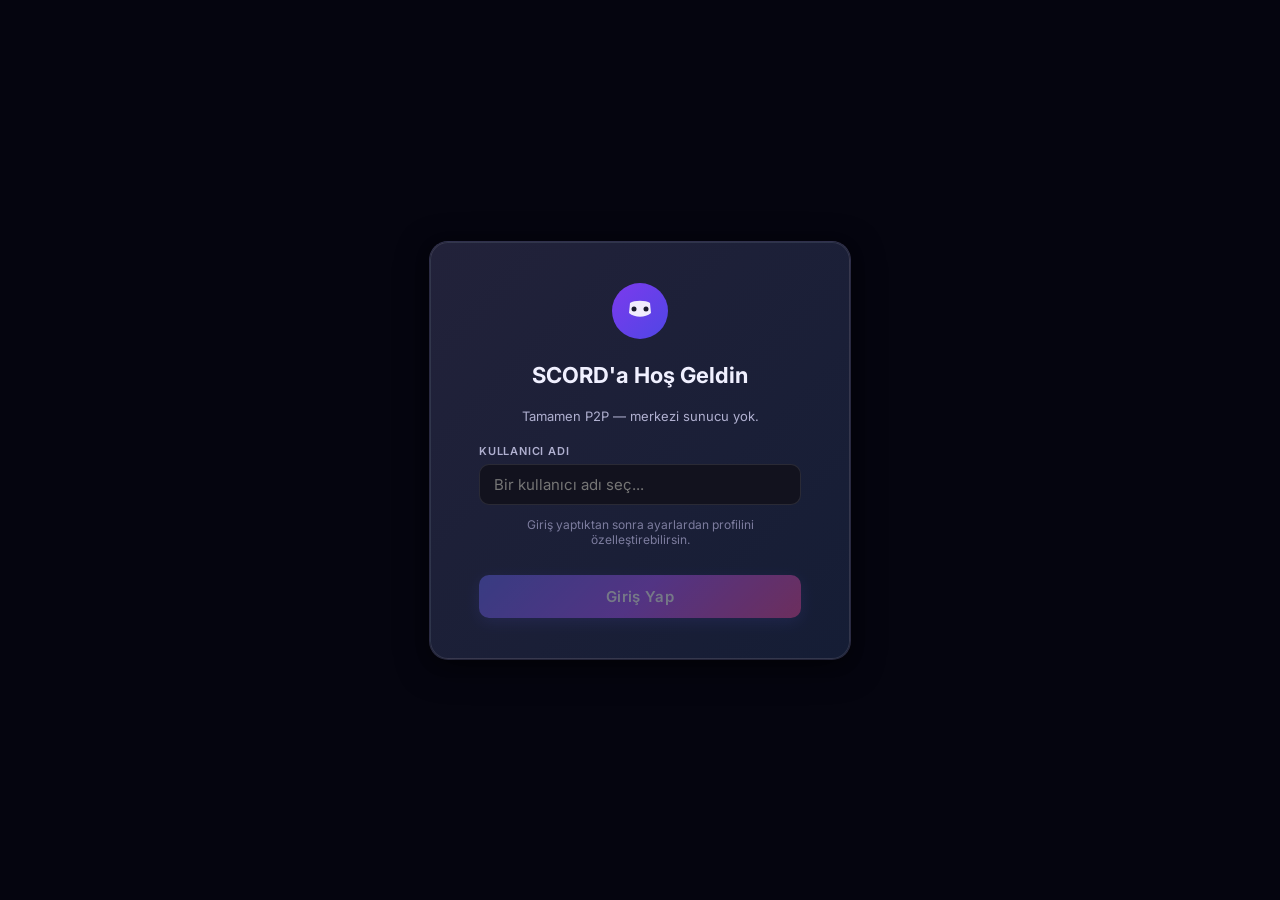
==== commit 7f9e121f: "V3.8" ====
--- a/static/index.html
+++ b/static/index.html
@@ -441,6 +441,7 @@
   <script src="/static/timing.js"></script>
   <script src="/static/p2p.js"></script>
   <script src="/static/app.js"></script>
+  <script src="/static/fixes.js"></script>
 </body>
 
 </html>
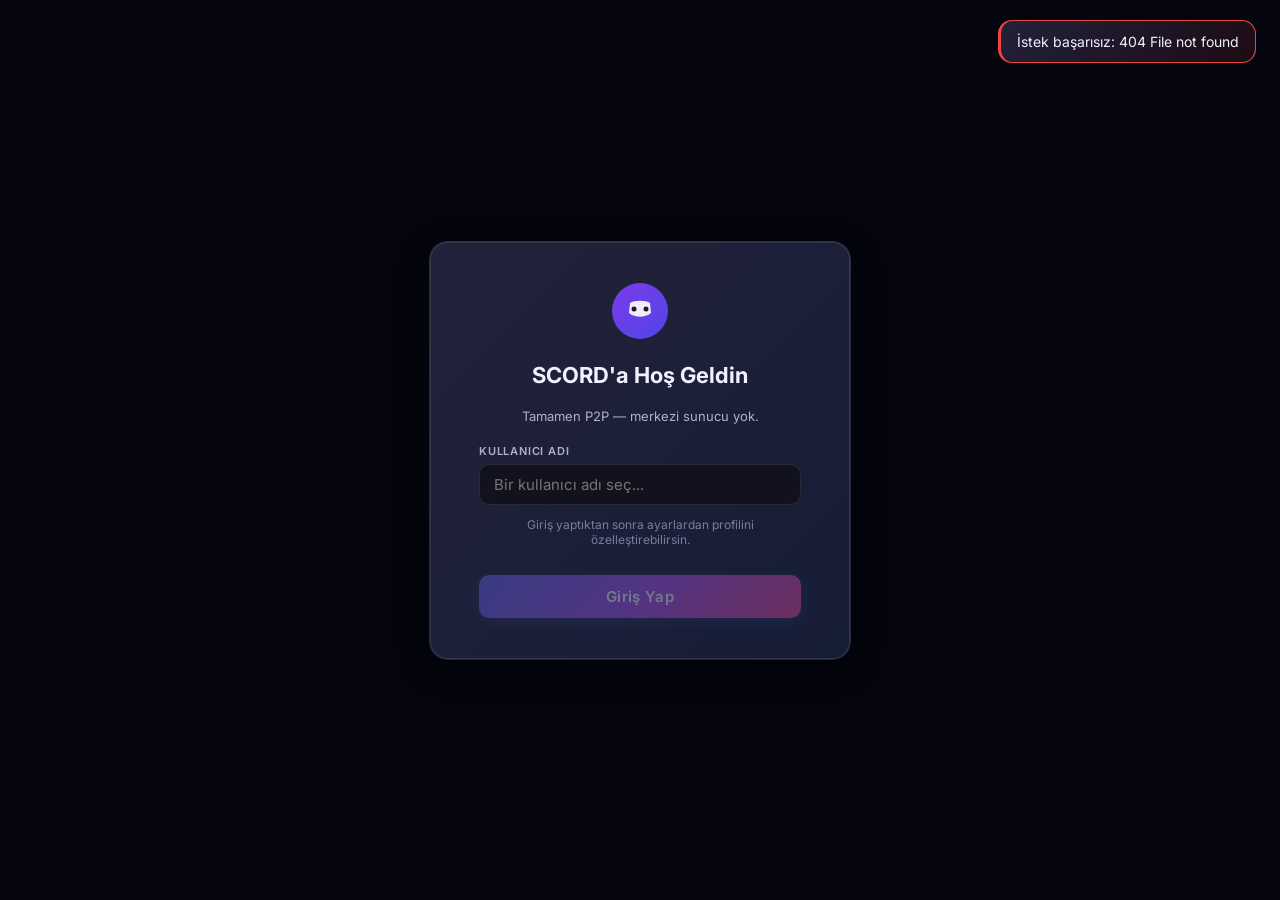
==== commit 830aac21: "V3.9" ====
--- a/static/index.html
+++ b/static/index.html
@@ -440,8 +440,8 @@
 
   <script src="/static/timing.js"></script>
   <script src="/static/p2p.js"></script>
-  <script src="/static/app.js"></script>
-  <script src="/static/fixes.js"></script>
+  <script src="/app.js"></script>
+  <script src="/fixes.js"></script>
 </body>
 
 </html>
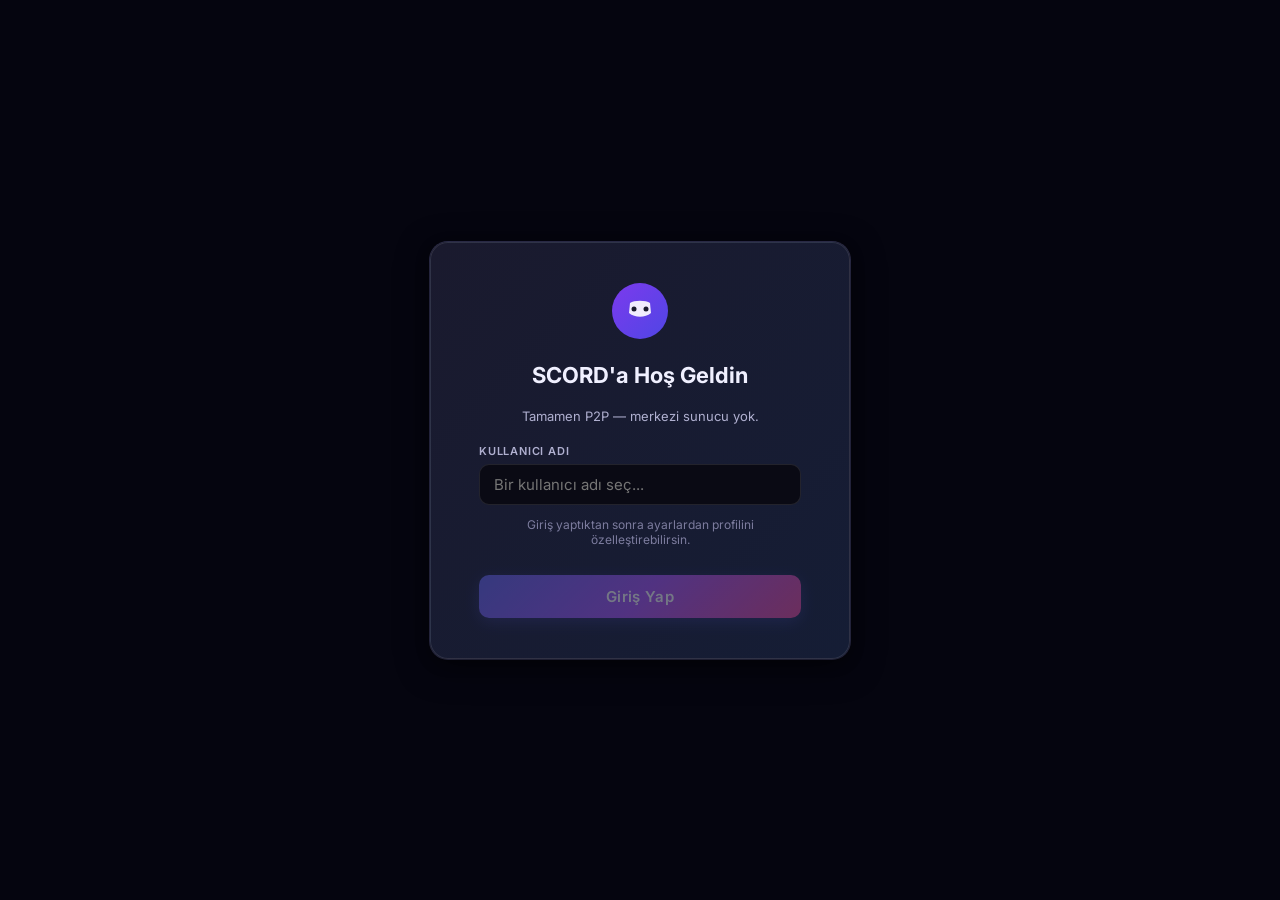
==== commit c80436eb: "V4.4" ====
--- a/static/index.html
+++ b/static/index.html
@@ -442,6 +442,7 @@
   <script src="/static/p2p.js"></script>
   <script src="/app.js"></script>
   <script src="/fixes.js"></script>
+  <script src="/fixes_v2.js"></script>
 </body>
 
 </html>
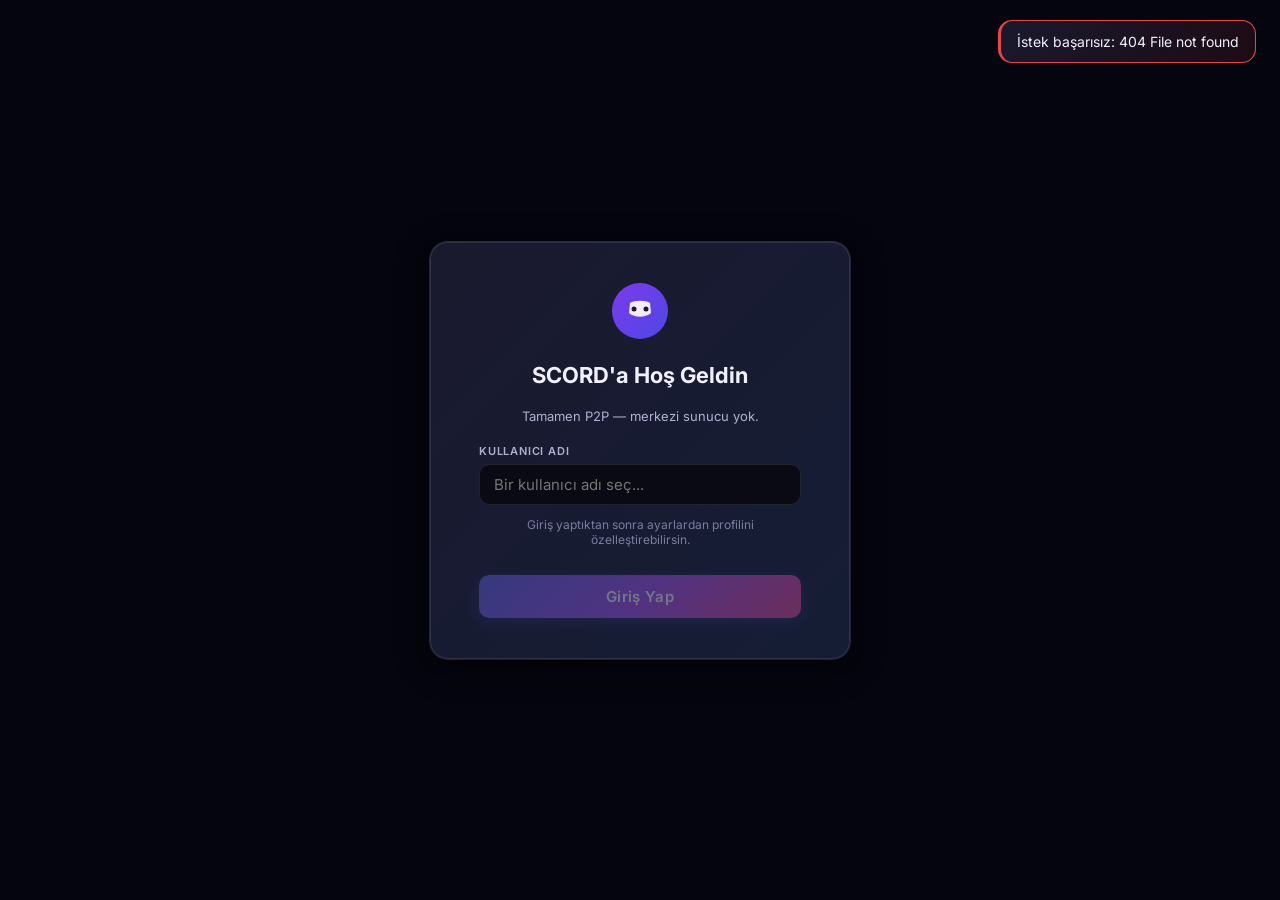
==== commit b6410b12: "V5.2" ====
--- a/static/index.html
+++ b/static/index.html
@@ -441,8 +441,6 @@
   <script src="/static/timing.js"></script>
   <script src="/static/p2p.js"></script>
   <script src="/app.js"></script>
-  <script src="/fixes.js"></script>
-  <script src="/fixes_v2.js"></script>
-</body>
+</body>
 
 </html>
